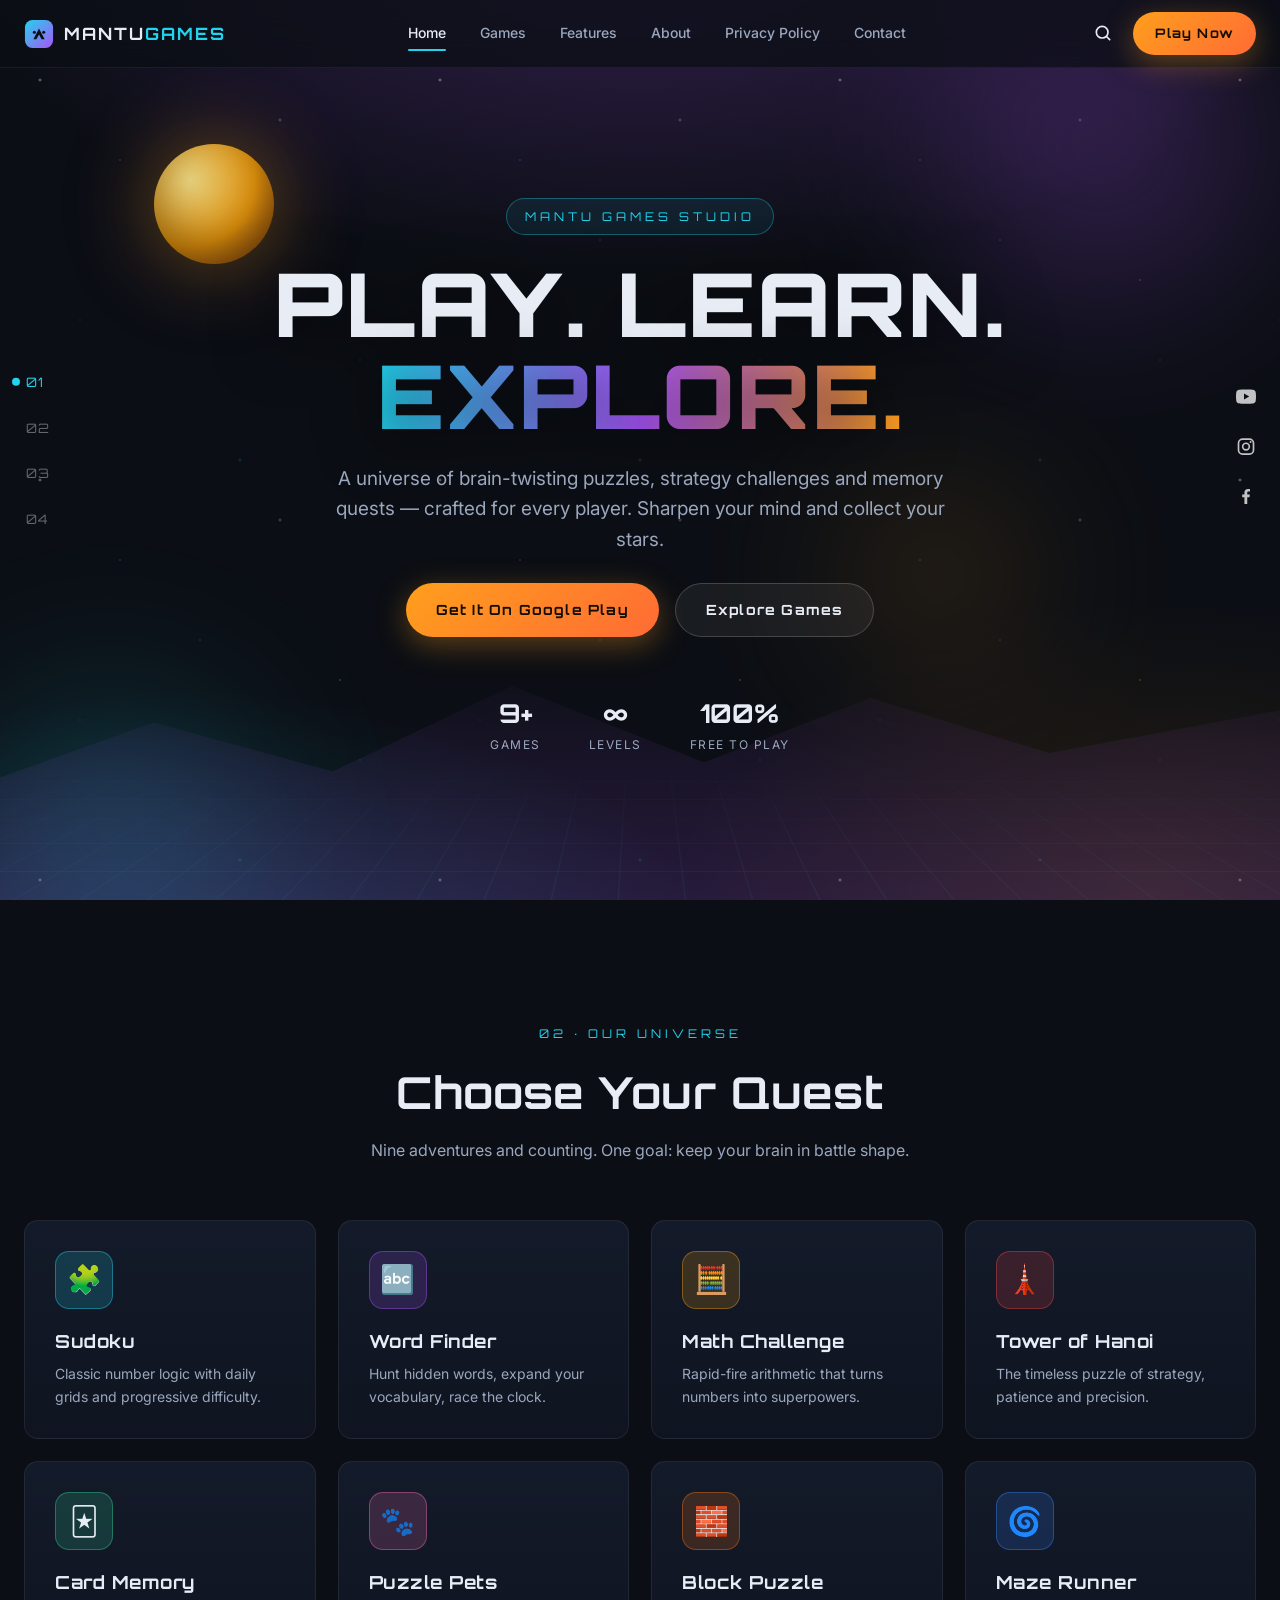
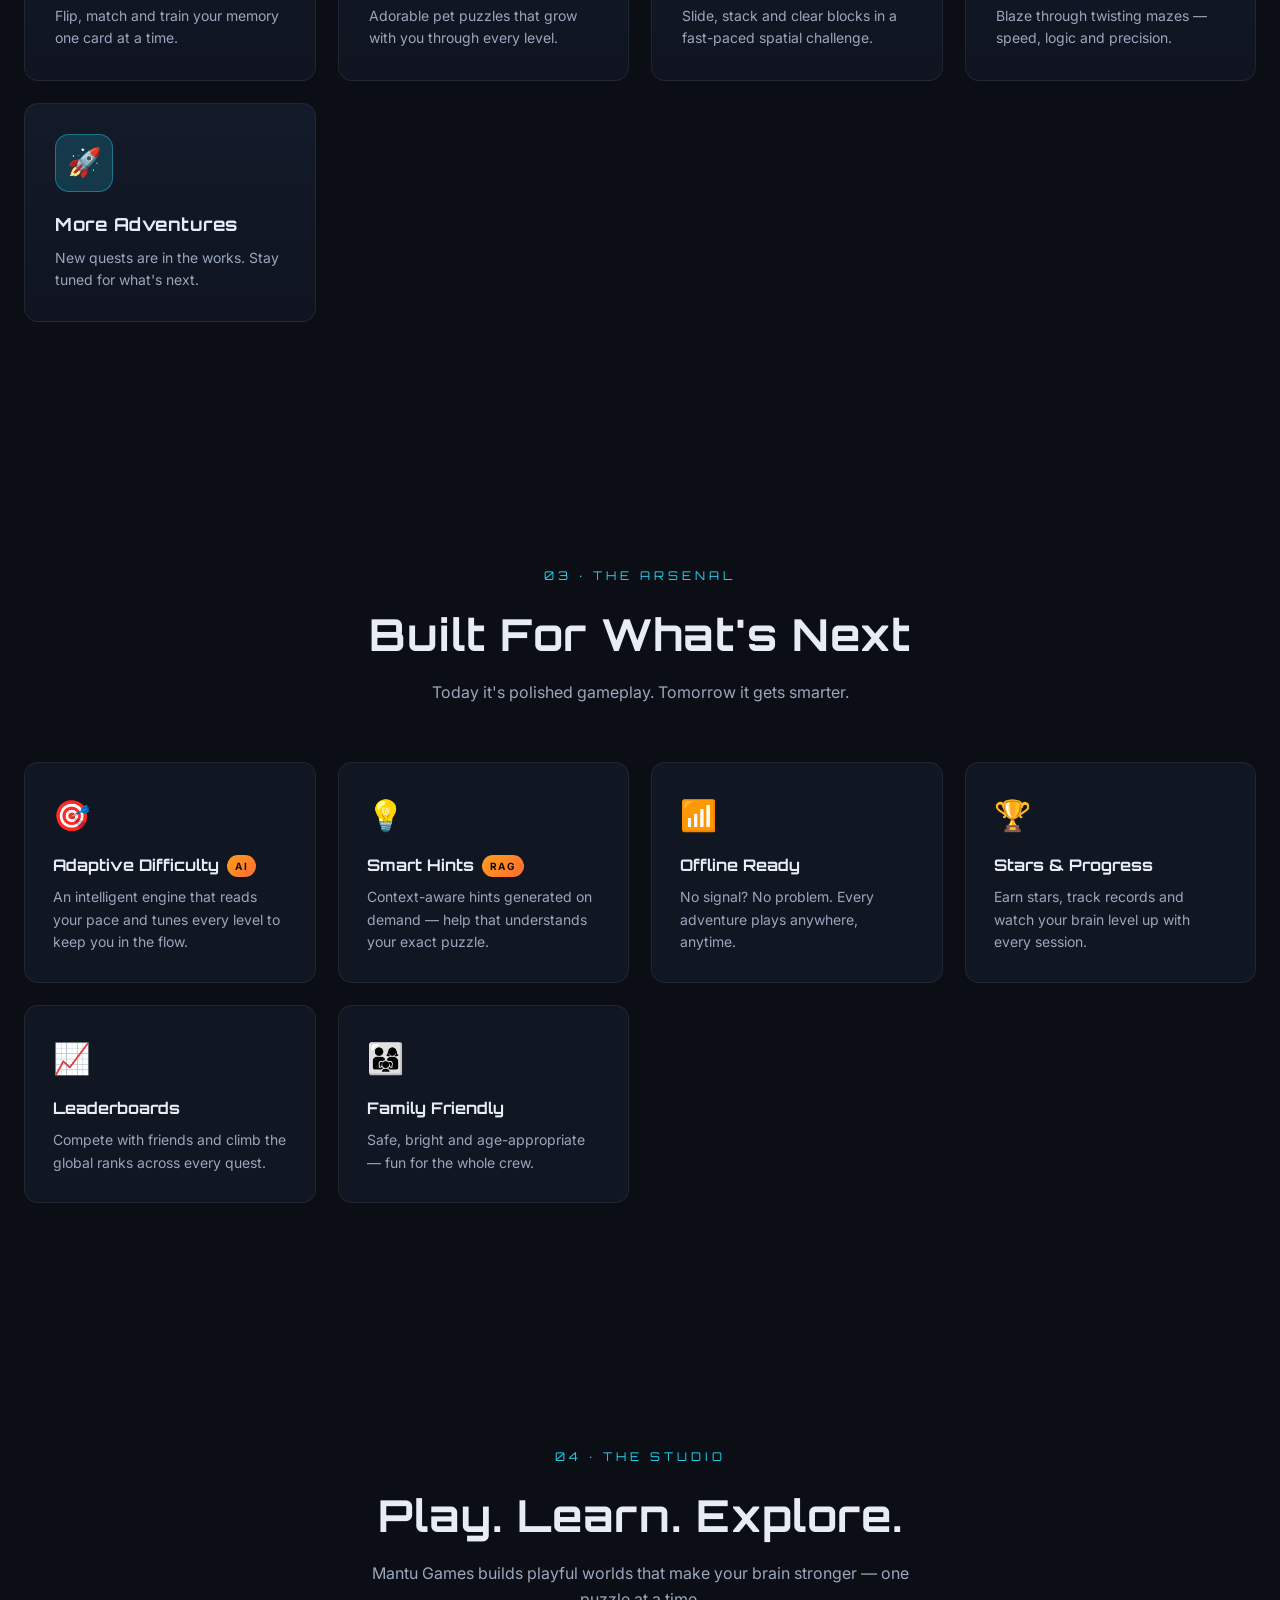
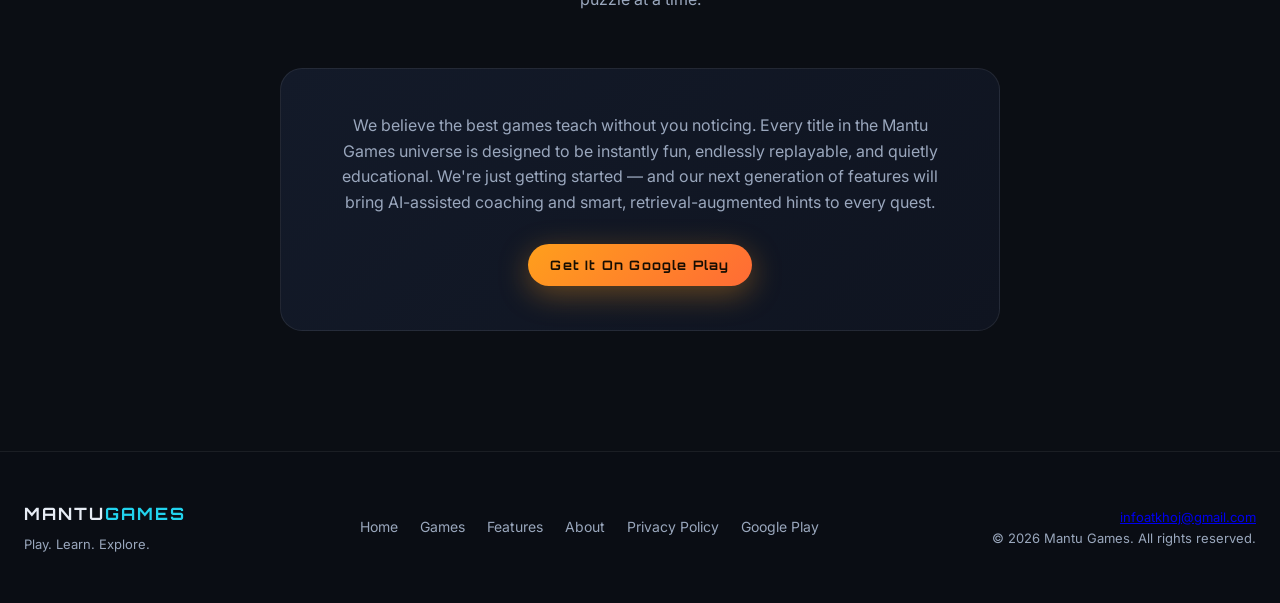
==== index.html @ 642edd47 "Update index.html" ====
<!DOCTYPE html>
<html lang="en">
<head>
  <meta charset="UTF-8" />
  <meta name="viewport" content="width=device-width, initial-scale=1.0" />
  <title>Mantu Games — Play. Learn. Explore.</title>
  <meta name="description" content="Mantu Games is a universe of brain-twisting puzzles, strategy challenges and memory quests. Download on Google Play and dive into the adventure." />
  <link rel="stylesheet" href="styles.css" />
  <link rel="preconnect" href="https://fonts.googleapis.com" />
  <link rel="preconnect" href="https://fonts.gstatic.com" crossorigin />
  <link href="https://fonts.googleapis.com/css2?family=Orbitron:wght@500;700;900&family=Inter:wght@400;500;600&display=swap" rel="stylesheet" />
</head>
<body>
  <canvas id="stars" aria-hidden="true"></canvas>

  <header class="nav">
    <div class="nav-inner">
      <a href="#home" class="logo" aria-label="Mantu Games home">
        <svg viewBox="0 0 32 32" width="30" height="30" fill="none" xmlns="http://www.w3.org/2000/svg">
          <rect x="1" y="1" width="30" height="30" rx="8" fill="url(#lg)"/>
          <defs><linearGradient id="lg" x1="0" y1="0" x2="1" y2="1"><stop offset="0" stop-color="#22d3ee"/><stop offset="1" stop-color="#a855f7"/></linearGradient></defs>
          <path d="M10 21.5 16 10l6 11.5h-3.2L16 16.4l-2.8 5.1H10Z" fill="#0b0e14"/>
          <circle cx="11" cy="14" r="1.6" fill="#0b0e14"/>
          <circle cx="21" cy="14" r="1.6" fill="#0b0e14"/>
        </svg>
        <span class="logo-text">MANTU<span>GAMES</span></span>
      </a>

      <nav class="menu" aria-label="Primary">
        <a href="#home" class="menu-link">Home</a>
        <a href="#games" class="menu-link">Games</a>
        <a href="#features" class="menu-link">Features</a>
        <a href="#about" class="menu-link">About</a>
        <a href="privacy.html" class="menu-link">Privacy Policy</a>
        <a href="#contact" class="menu-link">Contact</a>
      </nav>

      <div class="nav-actions">
        <button class="icon-btn search-btn" aria-label="Search">
          <svg viewBox="0 0 24 24" width="20" height="20" fill="none" stroke="currentColor" stroke-width="2" stroke-linecap="round"><circle cx="11" cy="11" r="7"/><path d="m20 20-3.5-3.5"/></svg>
        </button>
        <a href="https://play.google.com/store/apps/details?id=com.mantugames.app" class="btn btn-accent nav-cta">Play Now</a>
        <button class="icon-btn burger" aria-label="Menu">
          <svg viewBox="0 0 24 24" width="22" height="22" fill="none" stroke="currentColor" stroke-width="2" stroke-linecap="round"><path d="M4 7h16M4 12h16M4 17h10"/></svg>
        </button>
      </div>
    </div>
  </header>

  <ul class="num-nav" aria-label="Sections">
    <li><a href="#home" data-sec="home" class="num active">01</a></li>
    <li><a href="#games" data-sec="games" class="num">02</a></li>
    <li><a href="#features" data-sec="features" class="num">03</a></li>
    <li><a href="#about" data-sec="about" class="num">04</a></li>
  </ul>

  <div class="social-nav" aria-label="Social media">
    <a href="https://youtube.com/@mantugames" aria-label="YouTube"><svg viewBox="0 0 24 24" width="20" height="20" fill="currentColor"><path d="M23.5 6.2a3 3 0 0 0-2.1-2.1C19.5 3.5 12 3.5 12 3.5s-7.5 0-9.4.6A3 3 0 0 0 .5 6.2 31 31 0 0 0 0 12a31 31 0 0 0 .5 5.8 3 3 0 0 0 2.1 2.1c1.9.6 9.4.6 9.4.6s7.5 0 9.4-.6a3 3 0 0 0 2.1-2.1A31 31 0 0 0 24 12a31 31 0 0 0-.5-5.8ZM9.6 15.6V8.4l6.3 3.6Z"/></svg></a>
    <a href="https://instagram.com/mantugames" aria-label="Instagram"><svg viewBox="0 0 24 24" width="20" height="20" fill="none" stroke="currentColor" stroke-width="2"><rect x="3" y="3" width="18" height="18" rx="5"/><circle cx="12" cy="12" r="4"/><circle cx="17.5" cy="6.5" r="1.2" fill="currentColor" stroke="none"/></svg></a>
    <a href="https://facebook.com/mantugames" aria-label="Facebook"><svg viewBox="0 0 24 24" width="20" height="20" fill="currentColor"><path d="M13.5 22v-8h2.7l.4-3.2h-3.1V8.7c0-.9.3-1.6 1.6-1.6h1.7V4.2c-.3 0-1.3-.1-2.5-.1-2.5 0-4.2 1.5-4.2 4.3v2.4H7.4V14h2.7v8h3.4Z"/></svg></a>
  </div>

  <main>
    <section id="home" class="hero">
      <div class="hero-bg" aria-hidden="true">
        <div class="star-field" aria-hidden="true"></div>
        <div class="nebula nebula-1"></div>
        <div class="nebula nebula-2"></div>
        <div class="nebula nebula-3"></div>
        <div class="grid-plane"></div>
        <div class="horizon"></div>
        <div class="planet"></div>
      </div>

      <div class="hero-content">
        <span class="badge">MANTU GAMES STUDIO</span>
        <h1>PLAY. LEARN. <span class="grad">EXPLORE.</span></h1>
        <p class="hero-sub">A universe of brain-twisting puzzles, strategy challenges and memory quests — crafted for every player. Sharpen your mind and collect your stars.</p>
        <div class="hero-cta">
          <a href="https://play.google.com/store/apps/details?id=com.mantugames.app" class="btn btn-accent btn-lg">Get It On Google Play</a>
          <a href="#games" class="btn btn-ghost btn-lg">Explore Games</a>
        </div>
        <div class="hero-stats">
          <div><strong>9+</strong><span>Games</span></div>
          <div><strong>∞</strong><span>Levels</span></div>
          <div><strong>100%</strong><span>Free to play</span></div>
        </div>
      </div>
    </section>

    <section id="games" class="section">
      <div class="section-head">
        <span class="kicker">02 · Our Universe</span>
        <h2>Choose Your Quest</h2>
        <p>Nine adventures and counting. One goal: keep your brain in battle shape.</p>
      </div>
      <div class="game-grid">
        <article class="game-card" data-game="sudoku"><div class="game-ico" style="--c:#22d3ee">🧩</div><h3>Sudoku</h3><p>Classic number logic with daily grids and progressive difficulty.</p></article>
        <article class="game-card" data-game="wordfinder"><div class="game-ico" style="--c:#a855f7">🔤</div><h3>Word Finder</h3><p>Hunt hidden words, expand your vocabulary, race the clock.</p></article>
        <article class="game-card" data-game="math"><div class="game-ico" style="--c:#f59e0b">🧮</div><h3>Math Challenge</h3><p>Rapid-fire arithmetic that turns numbers into superpowers.</p></article>
        <article class="game-card" data-game="hanoi"><div class="game-ico" style="--c:#ef4444">🗼</div><h3>Tower of Hanoi</h3><p>The timeless puzzle of strategy, patience and precision.</p></article>
        <article class="game-card" data-game="memory"><div class="game-ico" style="--c:#34d399">🃏</div><h3>Card Memory</h3><p>Flip, match and train your memory one card at a time.</p></article>
        <article class="game-card" data-game="puzzlepets"><div class="game-ico" style="--c:#f472b6">🐾</div><h3>Puzzle Pets</h3><p>Adorable pet puzzles that grow with you through every level.</p></article>
        <article class="game-card" data-game="block"><div class="game-ico" style="--c:#f97316">🧱</div><h3>Block Puzzle</h3><p>Slide, stack and clear blocks in a fast-paced spatial challenge.</p></article>
        <article class="game-card" data-game="maze"><div class="game-ico" style="--c:#3b82f6">🌀</div><h3>Maze Runner</h3><p>Blaze through twisting mazes — speed, logic and precision.</p></article>
        <article class="game-card" data-game="more"><div class="game-ico" style="--c:#22d3ee">🚀</div><h3>More Adventures</h3><p>New quests are in the works. Stay tuned for what's next.</p></article>
      </div>
    </section>

    <section id="features" class="section">
      <div class="section-head">
        <span class="kicker">03 · The Arsenal</span>
        <h2>Built For What's Next</h2>
        <p>Today it's polished gameplay. Tomorrow it gets smarter.</p>
      </div>
      <div class="feature-grid">
        <article class="feature-card"><div class="feat-ico">🎯</div><h3>Adaptive Difficulty <span class="soon">AI</span></h3><p>An intelligent engine that reads your pace and tunes every level to keep you in the flow.</p></article>
        <article class="feature-card"><div class="feat-ico">💡</div><h3>Smart Hints <span class="soon">RAG</span></h3><p>Context-aware hints generated on demand — help that understands your exact puzzle.</p></article>
        <article class="feature-card"><div class="feat-ico">📶</div><h3>Offline Ready</h3><p>No signal? No problem. Every adventure plays anywhere, anytime.</p></article>
        <article class="feature-card"><div class="feat-ico">🏆</div><h3>Stars & Progress</h3><p>Earn stars, track records and watch your brain level up with every session.</p></article>
        <article class="feature-card"><div class="feat-ico">📈</div><h3>Leaderboards</h3><p>Compete with friends and climb the global ranks across every quest.</p></article>
        <article class="feature-card"><div class="feat-ico">👨‍👩‍👧</div><h3>Family Friendly</h3><p>Safe, bright and age-appropriate — fun for the whole crew.</p></article>
      </div>
    </section>

    <section id="about" class="section">
      <div class="section-head">
        <span class="kicker">04 · The Studio</span>
        <h2>Play. Learn. Explore.</h2>
        <p>Mantu Games builds playful worlds that make your brain stronger — one puzzle at a time.</p>
      </div>
      <div class="about-card">
        <p>We believe the best games teach without you noticing. Every title in the Mantu Games universe is designed to be instantly fun, endlessly replayable, and quietly educational. We're just getting started — and our next generation of features will bring AI-assisted coaching and smart, retrieval-augmented hints to every quest.</p>
        <div class="about-cta">
          <a href="https://play.google.com/store/apps/details?id=com.mantugames.app" class="btn btn-accent">Get It On Google Play</a>
        </div>
      </div>
    </section>

    <footer id="contact" class="footer">
      <div class="footer-inner">
        <div class="footer-brand">
          <span class="logo-text">MANTU<span>GAMES</span></span>
          <p>Play. Learn. Explore.</p>
        </div>
        <div class="footer-links">
          <a href="#home">Home</a>
          <a href="#games">Games</a>
          <a href="#features">Features</a>
          <a href="#about">About</a>
          <a href="privacy.html">Privacy Policy</a>
          <a href="https://play.google.com/store/apps/details?id=com.mantugames.app">Google Play</a>
        </div>
        <div class="footer-contact">
          <p><a href="mailto:infoatkhoj@gmail.com">infoatkhoj@gmail.com</a></p>
          <p>© 2026 Mantu Games. All rights reserved.</p>
        </div>
      </div>
    </footer>
  </main>

  <!-- Game Demo Modal -->
  <div id="game-modal" class="game-modal" aria-hidden="true" role="dialog" aria-modal="true">
    <div class="game-modal-overlay" tabindex="-1"></div>
    <div class="game-modal-container" role="document">
      <header class="game-modal-header">
        <h2 id="game-modal-title" class="game-modal-title"></h2>
        <button class="game-modal-close" aria-label="Close demo">
          <svg viewBox="0 0 24 24" width="24" height="24" fill="none" stroke="currentColor" stroke-width="2" stroke-linecap="round"><path d="M18 6 6 18M6 6l12 12"/></svg>
        </button>
      </header>
      <div class="game-modal-body">
        <canvas id="game-canvas"></canvas>
        <div id="game-ui" class="game-ui"></div>
      </div>
      <footer class="game-modal-footer">
        <span id="game-modal-hint" class="game-modal-hint"></span>
        <div class="game-modal-actions">
          <button id="game-modal-restart" class="btn btn-ghost btn-sm" style="display:none">Restart</button>
          <a href="https://play.google.com/store/apps/details?id=com.mantugames.app" class="btn btn-accent btn-sm">Play Full Game</a>
        </div>
      </footer>
    </div>
  </div>

  <script src="script.js"></script>
</body>
</html>
---- styles.css ----
:root {
  --bg: #0b0e14;
  --bg-2: #0f1420;
  --panel: #131a29;
  --panel-2: #182136;
  --text: #e7ecf5;
  --muted: #9aa7bd;
  --accent: #22d3ee;
  --accent-2: #a855f7;
  --cta: #ff9f1c;
  --cta-hover: #ffb347;
  --nav-h: 68px;
  --radius: 14px;
  --font-display: "Orbitron", "Inter", sans-serif;
  --font-body: "Inter", system-ui, sans-serif;
}

* { margin: 0; padding: 0; box-sizing: border-box; }

html { scroll-behavior: smooth; }

body {
  font-family: var(--font-body);
  background: var(--bg);
  color: var(--text);
  overflow-x: hidden;
  line-height: 1.6;
}

canvas#stars {
  position: fixed;
  inset: 0;
  z-index: 0;
  pointer-events: none;
}

/* ── Navigation ─────────────────────────────── */
.nav {
  position: fixed;
  top: 0;
  left: 0;
  right: 0;
  height: var(--nav-h);
  z-index: 50;
  background: rgba(11, 14, 20, 0.72);
  backdrop-filter: blur(14px);
  -webkit-backdrop-filter: blur(14px);
  border-bottom: 1px solid rgba(255, 255, 255, 0.06);
}

.nav-inner {
  max-width: 1280px;
  margin: 0 auto;
  height: 100%;
  padding: 0 24px;
  display: flex;
  align-items: center;
  justify-content: space-between;
  gap: 24px;
}

.logo {
  display: flex;
  align-items: center;
  gap: 10px;
  text-decoration: none;
  color: var(--text);
}

.logo-text {
  font-family: var(--font-display);
  font-weight: 700;
  font-size: 17px;
  letter-spacing: 2px;
}

.logo-text span { color: var(--accent); }

.menu {
  display: flex;
  gap: 34px;
  align-items: center;
}

.menu-link {
  color: var(--muted);
  text-decoration: none;
  font-size: 14px;
  font-weight: 500;
  position: relative;
  transition: color 0.2s;
}

.menu-link::after {
  content: "";
  position: absolute;
  left: 0;
  bottom: -6px;
  width: 0;
  height: 2px;
  border-radius: 2px;
  background: var(--accent);
  transition: width 0.25s;
}

.menu-link:hover, .menu-link.active { color: var(--text); }
  .menu-link:hover::after, .menu-link.active::after { width: 100%; }
  .menu-link[aria-current="page"] { color: var(--accent); }
  .menu-link[aria-current="page"]::after { width: 100%; background: var(--accent); }

.nav-actions {
  display: flex;
  align-items: center;
  gap: 14px;
}

.icon-btn {
  background: transparent;
  border: none;
  color: var(--text);
  cursor: pointer;
  display: grid;
  place-items: center;
  padding: 6px;
  border-radius: 10px;
  transition: background 0.2s, transform 0.15s;
}

.icon-btn:hover { background: rgba(255, 255, 255, 0.08); }
.icon-btn:active { transform: scale(0.92); }
.burger { display: none; }

/* ── Buttons ────────────────────────────────── */
.btn {
  display: inline-flex;
  align-items: center;
  justify-content: center;
  gap: 8px;
  text-decoration: none;
  font-family: var(--font-display);
  font-weight: 700;
  font-size: 13px;
  letter-spacing: 1.2px;
  padding: 11px 22px;
  border-radius: 999px;
  border: none;
  cursor: pointer;
  transition: transform 0.15s, box-shadow 0.25s, background 0.2s;
  white-space: nowrap;
}

.btn:hover { transform: translateY(-2px); }
.btn:active { transform: translateY(0); }

.btn-accent {
  background: linear-gradient(135deg, var(--cta), #ff6b35);
  color: #160d02;
  box-shadow: 0 8px 30px rgba(255, 159, 28, 0.35);
}

.btn-accent:hover { box-shadow: 0 12px 40px rgba(255, 159, 28, 0.5); }

.btn-ghost {
  background: rgba(255, 255, 255, 0.06);
  color: var(--text);
  border: 1px solid rgba(255, 255, 255, 0.18);
}

.btn-ghost:hover { background: rgba(255, 255, 255, 0.12); }

.btn-lg { padding: 15px 30px; font-size: 14px; }

/* ── Side navigations ───────────────────────── */
.num-nav {
  position: fixed;
  left: 26px;
  top: 50%;
  transform: translateY(-50%);
  z-index: 40;
  list-style: none;
  display: flex;
  flex-direction: column;
  gap: 20px;
}

.num {
  font-family: var(--font-display);
  font-size: 13px;
  letter-spacing: 1px;
  color: rgba(231, 236, 245, 0.4);
  text-decoration: none;
  position: relative;
  transition: color 0.25s;
}

.num::before {
  content: "";
  position: absolute;
  left: -14px;
  top: 50%;
  width: 8px;
  height: 8px;
  border-radius: 50%;
  transform: translateY(-50%);
  background: transparent;
  transition: background 0.25s;
}

.num:hover { color: var(--text); }
.num.active { color: var(--accent); }
.num.active::before { background: var(--accent); }

.social-nav {
  position: fixed;
  right: 24px;
  top: 50%;
  transform: translateY(-50%);
  z-index: 40;
  display: flex;
  flex-direction: column;
  gap: 22px;
}

.social-nav a {
  color: #fff;
  opacity: 0.75;
  transition: opacity 0.2s, transform 0.15s;
}

.social-nav a:hover { opacity: 1; transform: translateY(-2px); }

/* ── Hero ───────────────────────────────────── */
.hero {
  position: relative;
  min-height: 100vh;
  display: flex;
  align-items: center;
  justify-content: center;
  overflow: hidden;
  padding: calc(var(--nav-h) + 24px) 24px 40px;
}

.hero-bg {
  position: absolute;
  inset: 0;
  z-index: 1;
  background:
    radial-gradient(1200px 600px at 50% -10%, rgba(168, 85, 247, 0.28), transparent 60%),
    radial-gradient(900px 500px at 15% 110%, rgba(34, 211, 238, 0.18), transparent 60%),
    radial-gradient(800px 500px at 90% 100%, rgba(255, 159, 28, 0.12), transparent 60%),
    var(--bg);
}

.nebula {
  position: absolute;
  border-radius: 50%;
  filter: blur(70px);
  opacity: 0.55;
  animation: nebula-drift 25s ease-in-out infinite;
}

.nebula-1 { width: 520px; height: 520px; top: -120px; right: -80px; background: radial-gradient(circle, rgba(168, 85, 247, 0.55), transparent 65%); animation-delay: 0s; animation-duration: 30s; }
.nebula-2 { width: 460px; height: 460px; bottom: -160px; left: -120px; background: radial-gradient(circle, rgba(34, 211, 238, 0.4), transparent 65%); animation-delay: -8s; animation-duration: 35s; }
.nebula-3 { width: 340px; height: 340px; top: 45%; left: 60%; background: radial-gradient(circle, rgba(255, 159, 28, 0.3), transparent 65%); animation-delay: -15s; animation-duration: 28s; }

@keyframes nebula-drift {
  0%, 100% { transform: translate(0, 0) scale(1); opacity: 0.55; }
  25% { transform: translate(30px, -20px) scale(1.05); opacity: 0.65; }
  50% { transform: translate(-20px, 25px) scale(0.98); opacity: 0.5; }
  75% { transform: translate(-15px, -30px) scale(1.03); opacity: 0.6; }
}

@keyframes nebula-drift {
  0%, 100% { transform: translate(0, 0) scale(1); opacity: 0.55; }
  25% { transform: translate(30px, -20px) scale(1.05); opacity: 0.65; }
  50% { transform: translate(-20px, 25px) scale(0.98); opacity: 0.5; }
  75% { transform: translate(-15px, -30px) scale(1.03); opacity: 0.6; }
}

.grid-plane {
  position: absolute;
  inset: auto 0 0 0;
  height: 42%;
  background:
    linear-gradient(rgba(34, 211, 238, 0.07) 1px, transparent 1px),
    linear-gradient(90deg, rgba(34, 211, 238, 0.07) 1px, transparent 1px);
  background-size: 48px 48px;
  transform: perspective(600px) rotateX(58deg) scale(1.4);
  transform-origin: center bottom;
  -webkit-mask-image: linear-gradient(to top, black 0%, transparent 75%);
          mask-image: linear-gradient(to top, black 0%, transparent 75%);
}

.horizon {
  position: absolute;
  left: 0;
  right: 0;
  bottom: 0;
  height: 34%;
  background: linear-gradient(to top, rgba(168, 85, 247, 0.22), rgba(11, 14, 20, 0) 90%);
  clip-path: polygon(0 60%, 12% 42%, 26% 58%, 40% 30%, 55% 55%, 68% 34%, 82% 52%, 100% 38%, 100% 100%, 0 100%);
  opacity: 0.8;
}

.planet {
  position: absolute;
  top: 16%;
  left: 12%;
  width: 120px;
  height: 120px;
  border-radius: 50%;
  background: radial-gradient(circle at 30% 30%, #fde68a, #f59e0b 55%, #78350f);
  box-shadow: 
    0 0 80px rgba(245, 158, 11, 0.45),
    0 0 160px rgba(168, 85, 247, 0.15),
    inset 0 -20px 40px rgba(0,0,0,0.3);
  opacity: 0.9;
  animation: planet-float 12s ease-in-out infinite, planet-glow 4s ease-in-out infinite alternate;
}

@keyframes planet-float {
  0%, 100% { transform: translateY(0) rotate(0deg); }
  25% { transform: translateY(-20px) rotate(2deg); }
  50% { transform: translateY(0) rotate(0deg); }
  75% { transform: translateY(15px) rotate(-1.5deg); }
}

@keyframes planet-glow {
  0% { box-shadow: 0 0 80px rgba(245, 158, 11, 0.45), 0 0 160px rgba(168, 85, 247, 0.15), inset 0 -20px 40px rgba(0,0,0,0.3); }
  100% { box-shadow: 0 0 120px rgba(245, 158, 11, 0.6), 0 0 200px rgba(34, 211, 238, 0.25), inset 0 -20px 40px rgba(0,0,0,0.3); }
}

/* Twinkling stars overlay */
.star-field {
  position: absolute;
  inset: 0;
  z-index: 0;
  background-image: 
    radial-gradient(2px 2px at 10% 20%, rgba(255,255,255,0.8), transparent),
    radial-gradient(1.5px 1.5px at 30% 40%, rgba(168,85,247,0.6), transparent),
    radial-gradient(1px 1px at 50% 60%, rgba(34,211,238,0.7), transparent),
    radial-gradient(2px 2px at 70% 30%, rgba(255,255,255,0.5), transparent),
    radial-gradient(1.5px 1.5px at 85% 70%, rgba(255,159,28,0.6), transparent),
    radial-gradient(1px 1px at 20% 80%, rgba(168,85,247,0.5), transparent),
    radial-gradient(2px 2px at 60% 15%, rgba(34,211,238,0.4), transparent),
    radial-gradient(1px 1px at 90% 90%, rgba(255,255,255,0.3), transparent);
  background-repeat: repeat;
  background-size: 400px 400px;
  opacity: 0.6;
  animation: star-twinkle 4s ease-in-out infinite;
}

@keyframes star-twinkle {
  0%, 100% { opacity: 0.6; transform: scale(1); }
  50% { opacity: 1; transform: scale(1.02); }
}

.hero-content {
  position: relative;
  z-index: 2;
  text-align: center;
  max-width: 860px;
  display: flex;
  flex-direction: column;
  align-items: center;
  gap: 22px;
}

.badge {
  font-family: var(--font-display);
  font-size: 12px;
  letter-spacing: 4px;
  color: var(--accent);
  border: 1px solid rgba(34, 211, 238, 0.35);
  background: rgba(34, 211, 238, 0.08);
  padding: 8px 18px;
  border-radius: 999px;
}

.hero h1 {
  font-family: var(--font-display);
  font-weight: 900;
  font-size: clamp(40px, 8vw, 88px);
  line-height: 1.05;
  letter-spacing: 2px;
  text-shadow: 0 10px 60px rgba(0, 0, 0, 0.6);
}

.grad {
  background: linear-gradient(90deg, var(--accent), var(--accent-2), var(--cta));
  -webkit-background-clip: text;
          background-clip: text;
  color: transparent;
}

.hero-sub {
  color: var(--muted);
  font-size: clamp(15px, 2vw, 19px);
  max-width: 620px;
  font-weight: 400;
}

.hero-cta {
  display: flex;
  gap: 16px;
  flex-wrap: wrap;
  justify-content: center;
  margin-top: 6px;
}

.hero-stats {
  display: flex;
  gap: 48px;
  margin-top: 34px;
  flex-wrap: wrap;
  justify-content: center;
}

.hero-stats div { display: flex; flex-direction: column; align-items: center; }
.hero-stats strong { font-family: var(--font-display); font-size: 26px; color: var(--text); }
.hero-stats span { font-size: 12px; letter-spacing: 1.5px; color: var(--muted); text-transform: uppercase; }

/* ── Sections ───────────────────────────────── */
.section {
  position: relative;
  z-index: 2;
  max-width: 1280px;
  margin: 0 auto;
  padding: 120px 24px;
}

.section-head {
  text-align: center;
  margin-bottom: 56px;
}

.kicker {
  font-family: var(--font-display);
  font-size: 12px;
  letter-spacing: 4px;
  color: var(--accent);
  text-transform: uppercase;
}

.section-head h2 {
  font-family: var(--font-display);
  font-size: clamp(28px, 4.5vw, 44px);
  margin: 12px 0 10px;
  letter-spacing: 1px;
}

.section-head p { color: var(--muted); max-width: 560px; margin: 0 auto; }

.game-grid {
  display: grid;
  grid-template-columns: repeat(auto-fit, minmax(280px, 1fr));
  gap: 22px;
}

.game-card {
  background: linear-gradient(180deg, var(--panel), var(--bg-2));
  border: 1px solid rgba(255, 255, 255, 0.07);
  border-radius: var(--radius);
  padding: 30px;
  cursor: pointer;
  position: relative;
  transition: transform 0.25s, border-color 0.25s, box-shadow 0.25s;
}

.game-card::after {
  content: "▶ Play Demo";
  position: absolute;
  top: 18px;
  right: 18px;
  font-size: 10px;
  letter-spacing: 1px;
  color: var(--accent);
  border: 1px solid rgba(34, 211, 238, 0.35);
  background: rgba(34, 211, 238, 0.08);
  border-radius: 999px;
  padding: 3px 10px;
  opacity: 0;
  transition: opacity 0.25s;
}

.game-card:hover::after { opacity: 1; }

.game-card:hover {
  transform: translateY(-6px);
  border-color: rgba(34, 211, 238, 0.4);
  box-shadow: 0 18px 50px rgba(0, 0, 0, 0.45);
}

.game-ico {
  width: 58px;
  height: 58px;
  border-radius: 14px;
  display: grid;
  place-items: center;
  font-size: 28px;
  background: color-mix(in srgb, var(--c) 18%, transparent);
  border: 1px solid color-mix(in srgb, var(--c) 40%, transparent);
  margin-bottom: 18px;
}

.game-card h3 {
  font-family: var(--font-display);
  font-size: 18px;
  margin-bottom: 8px;
  letter-spacing: 0.5px;
}

.game-card p { color: var(--muted); font-size: 14px; }

.feature-grid {
  display: grid;
  grid-template-columns: repeat(auto-fit, minmax(280px, 1fr));
  gap: 22px;
}

.feature-card {
  background: rgba(19, 26, 41, 0.7);
  border: 1px solid rgba(255, 255, 255, 0.07);
  border-radius: var(--radius);
  padding: 28px;
  transition: transform 0.25s, border-color 0.25s;
}

.feature-card:hover {
  transform: translateY(-4px);
  border-color: rgba(168, 85, 247, 0.45);
}

.feat-ico { font-size: 30px; margin-bottom: 14px; }

.feature-card h3 {
  font-family: var(--font-display);
  font-size: 16px;
  margin-bottom: 8px;
  display: flex;
  align-items: center;
  gap: 8px;
  flex-wrap: wrap;
}

.soon {
  font-family: var(--font-body);
  font-size: 10px;
  font-weight: 700;
  letter-spacing: 1.5px;
  color: #160d02;
  background: linear-gradient(135deg, var(--cta), #ff6b35);
  padding: 3px 8px;
  border-radius: 999px;
}

.feature-card p { color: var(--muted); font-size: 14px; }

.about-card {
  max-width: 720px;
  margin: 0 auto;
  background: linear-gradient(135deg, var(--panel), var(--bg-2));
  border: 1px solid rgba(255, 255, 255, 0.08);
  border-radius: 22px;
  padding: 44px;
  text-align: center;
}

.about-card p { color: var(--muted); margin-bottom: 28px; }

.about-cta { display: flex; justify-content: center; }

/* ── Footer ─────────────────────────────────── */
.footer {
  position: relative;
  z-index: 2;
  border-top: 1px solid rgba(255, 255, 255, 0.07);
  background: rgba(11, 14, 20, 0.8);
}

.footer-inner {
  max-width: 1280px;
  margin: 0 auto;
  padding: 48px 24px;
  display: flex;
  justify-content: space-between;
  align-items: center;
  gap: 24px;
  flex-wrap: wrap;
}

.footer-brand p { color: var(--muted); font-size: 13px; margin-top: 6px; }

.footer-links {
  display: flex;
  gap: 22px;
  flex-wrap: wrap;
}

.footer-links a { color: var(--muted); text-decoration: none; font-size: 14px; transition: color 0.2s; }
.footer-links a:hover { color: var(--accent); }

.footer-contact { text-align: right; color: var(--muted); font-size: 13px; }

/* ── Responsive ─────────────────────────────── */
@media (max-width: 1024px) {
  .num-nav, .social-nav { display: none; }
}

/* ── Game Demo Modal ─────────────────────────── */
.game-modal {
  position: fixed;
  inset: 0;
  z-index: 100;
  display: flex;
  align-items: center;
  justify-content: center;
  padding: 20px;
  opacity: 0;
  visibility: hidden;
  transition: opacity 0.3s ease, visibility 0.3s ease;
}

.game-modal.open {
  opacity: 1;
  visibility: visible;
}

.game-modal-overlay {
  position: absolute;
  inset: 0;
  background: rgba(0, 0, 0, 0.85);
  backdrop-filter: blur(8px);
}

.game-modal-container {
  position: relative;
  width: 100%;
  max-width: 520px;
  max-height: 90vh;
  background: var(--panel);
  border: 1px solid rgba(255, 255, 255, 0.12);
  border-radius: 20px;
  overflow: hidden;
  display: flex;
  flex-direction: column;
  box-shadow: 0 30px 80px rgba(0, 0, 0, 0.6);
  transform: scale(0.92);
  transition: transform 0.3s ease;
}

.game-modal.open .game-modal-container {
  transform: scale(1);
}

.game-modal-header {
  display: flex;
  align-items: center;
  justify-content: space-between;
  padding: 18px 20px;
  border-bottom: 1px solid rgba(255, 255, 255, 0.08);
}

.game-modal-title {
  font-family: var(--font-display);
  font-size: 18px;
  font-weight: 700;
  letter-spacing: 0.5px;
}

.game-modal-close {
  background: rgba(255, 255, 255, 0.06);
  border: none;
  border-radius: 10px;
  width: 40px;
  height: 40px;
  display: grid;
  place-items: center;
  color: var(--text);
  cursor: pointer;
  transition: background 0.2s, transform 0.15s;
}

.game-modal-close:hover { background: rgba(255, 255, 255, 0.12); }
.game-modal-close:active { transform: scale(0.92); }

.game-modal-body {
  position: relative;
  flex: 1;
  overflow: hidden;
  background: var(--bg);
  display: flex;
  align-items: flex-start;
  justify-content: flex-start;
  padding: 8px;
}

#game-canvas {
  display: block;
  width: 100%;
  height: auto;
  aspect-ratio: 1 / 1;
  max-width: 100%;
  max-height: 100%;
  touch-action: none;
}

.game-ui {
  position: absolute;
  inset: 0;
  pointer-events: none;
  display: flex;
  flex-direction: column;
  align-items: center;
  padding: 12px;
}

.game-modal-footer {
  display: flex;
  flex-direction: column;
  align-items: center;
  gap: 10px;
  padding: 12px 20px 16px;
  border-top: 1px solid rgba(255, 255, 255, 0.08);
}

.game-modal-actions {
  display: flex;
  gap: 10px;
}

.game-modal-hint {
  font-size: 12px;
  color: var(--muted);
  text-align: center;
  white-space: nowrap;
}

.btn-sm {
  padding: 8px 16px;
  font-size: 11px;
  letter-spacing: 1px;
}

@media (max-width: 560px) {
  .game-modal-container {
    max-height: 95vh;
    border-radius: 0;
    max-width: 100%;
  }
  .game-modal-header {
    padding: 14px 16px;
  }
  .game-modal-footer {
    flex-direction: column;
    gap: 10px;
    align-items: stretch;
  }
  .game-modal-actions {
    flex-direction: column;
    align-items: stretch;
  }
  .game-modal-actions .btn { width: 100%; }
}
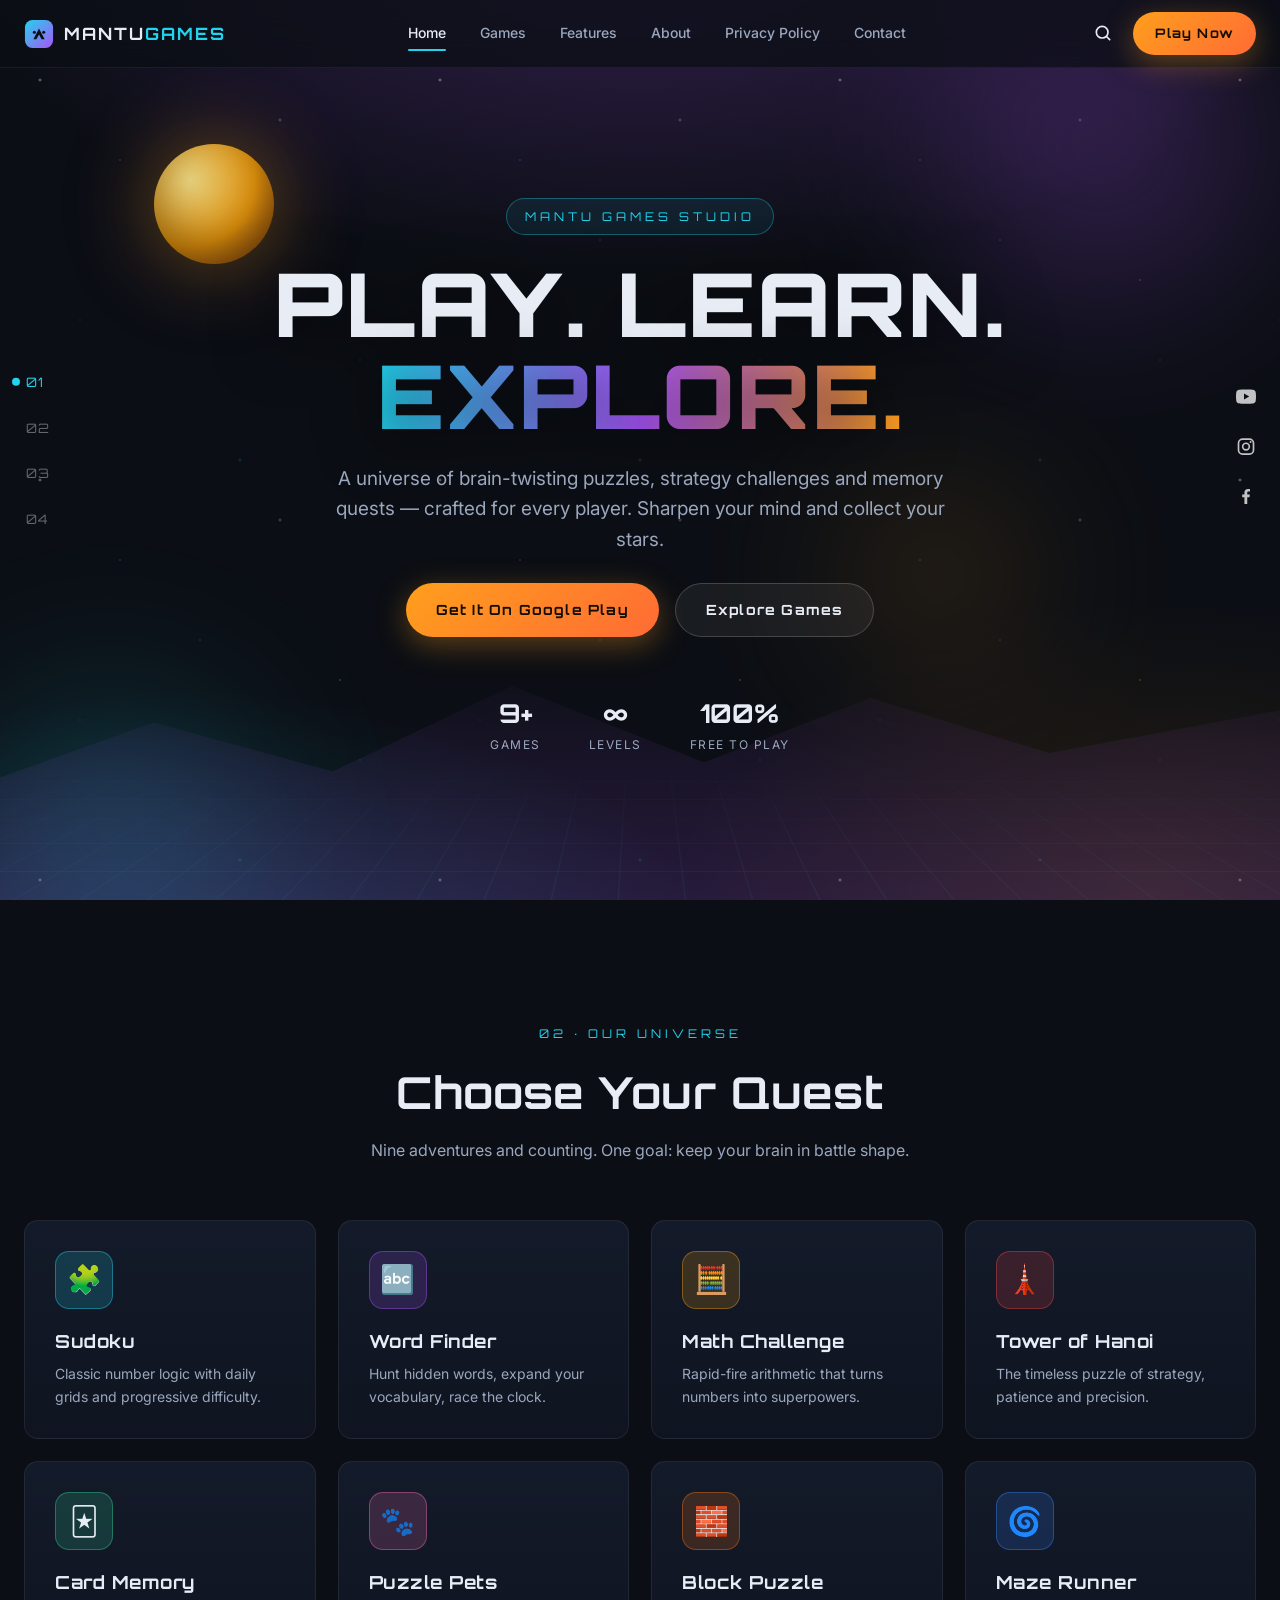
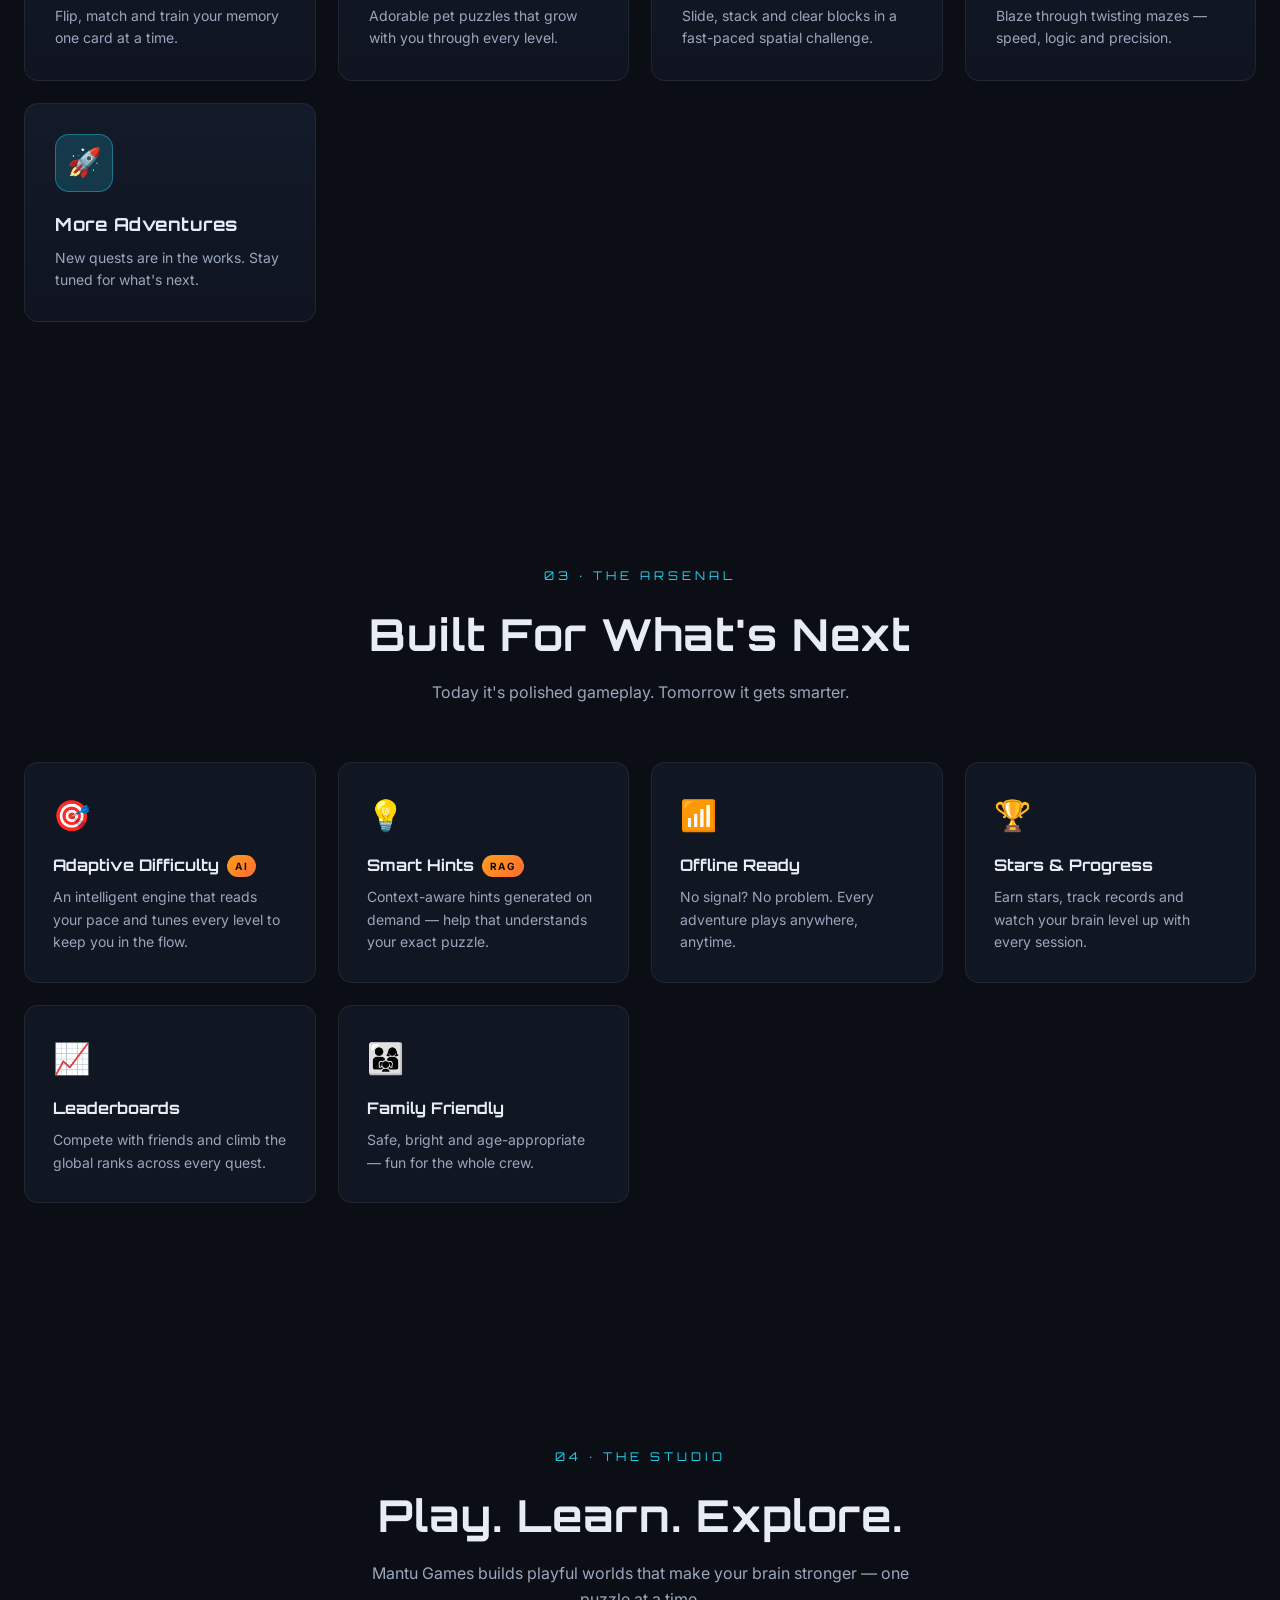
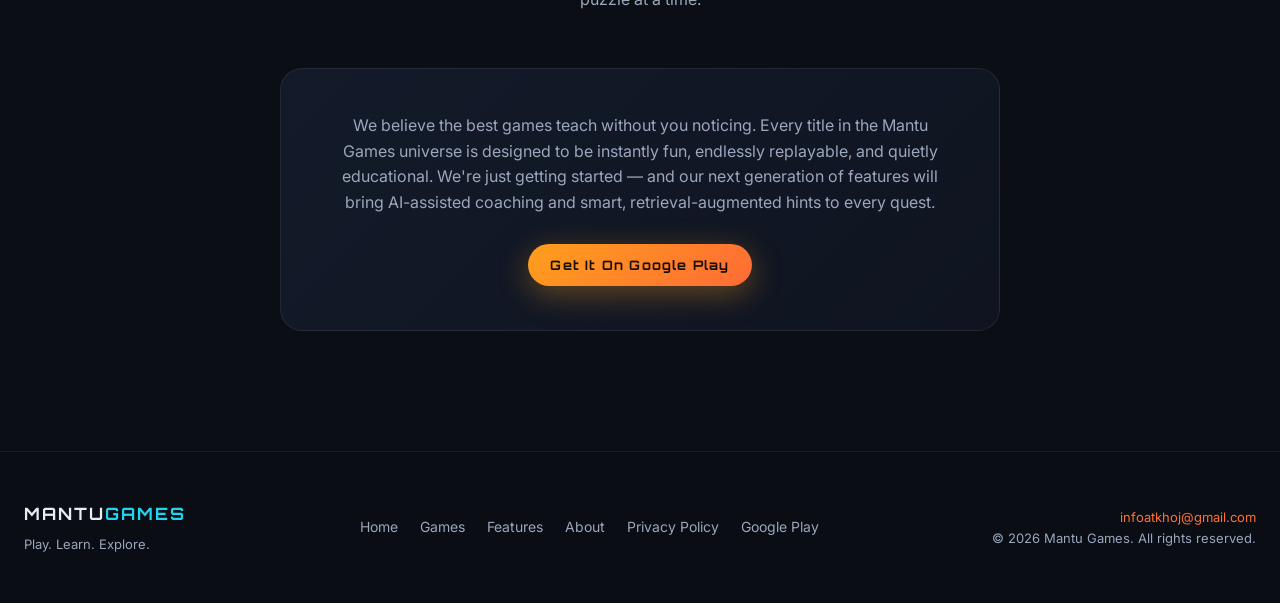
==== commit b41bde82: "Update index.html" ====
--- a/index.html
+++ b/index.html
@@ -152,7 +152,7 @@
           <a href="https://play.google.com/store/apps/details?id=com.mantugames.app">Google Play</a>
         </div>
         <div class="footer-contact">
-          <p><a href="mailto:infoatkhoj@gmail.com">infoatkhoj@gmail.com</a></p>
+          <p><a href="mailto:infoatkhoj@gmail.com" style="color: #FF7131; text-decoration: none;">infoatkhoj@gmail.com</a></p>
           <p>© 2026 Mantu Games. All rights reserved.</p>
         </div>
       </div>
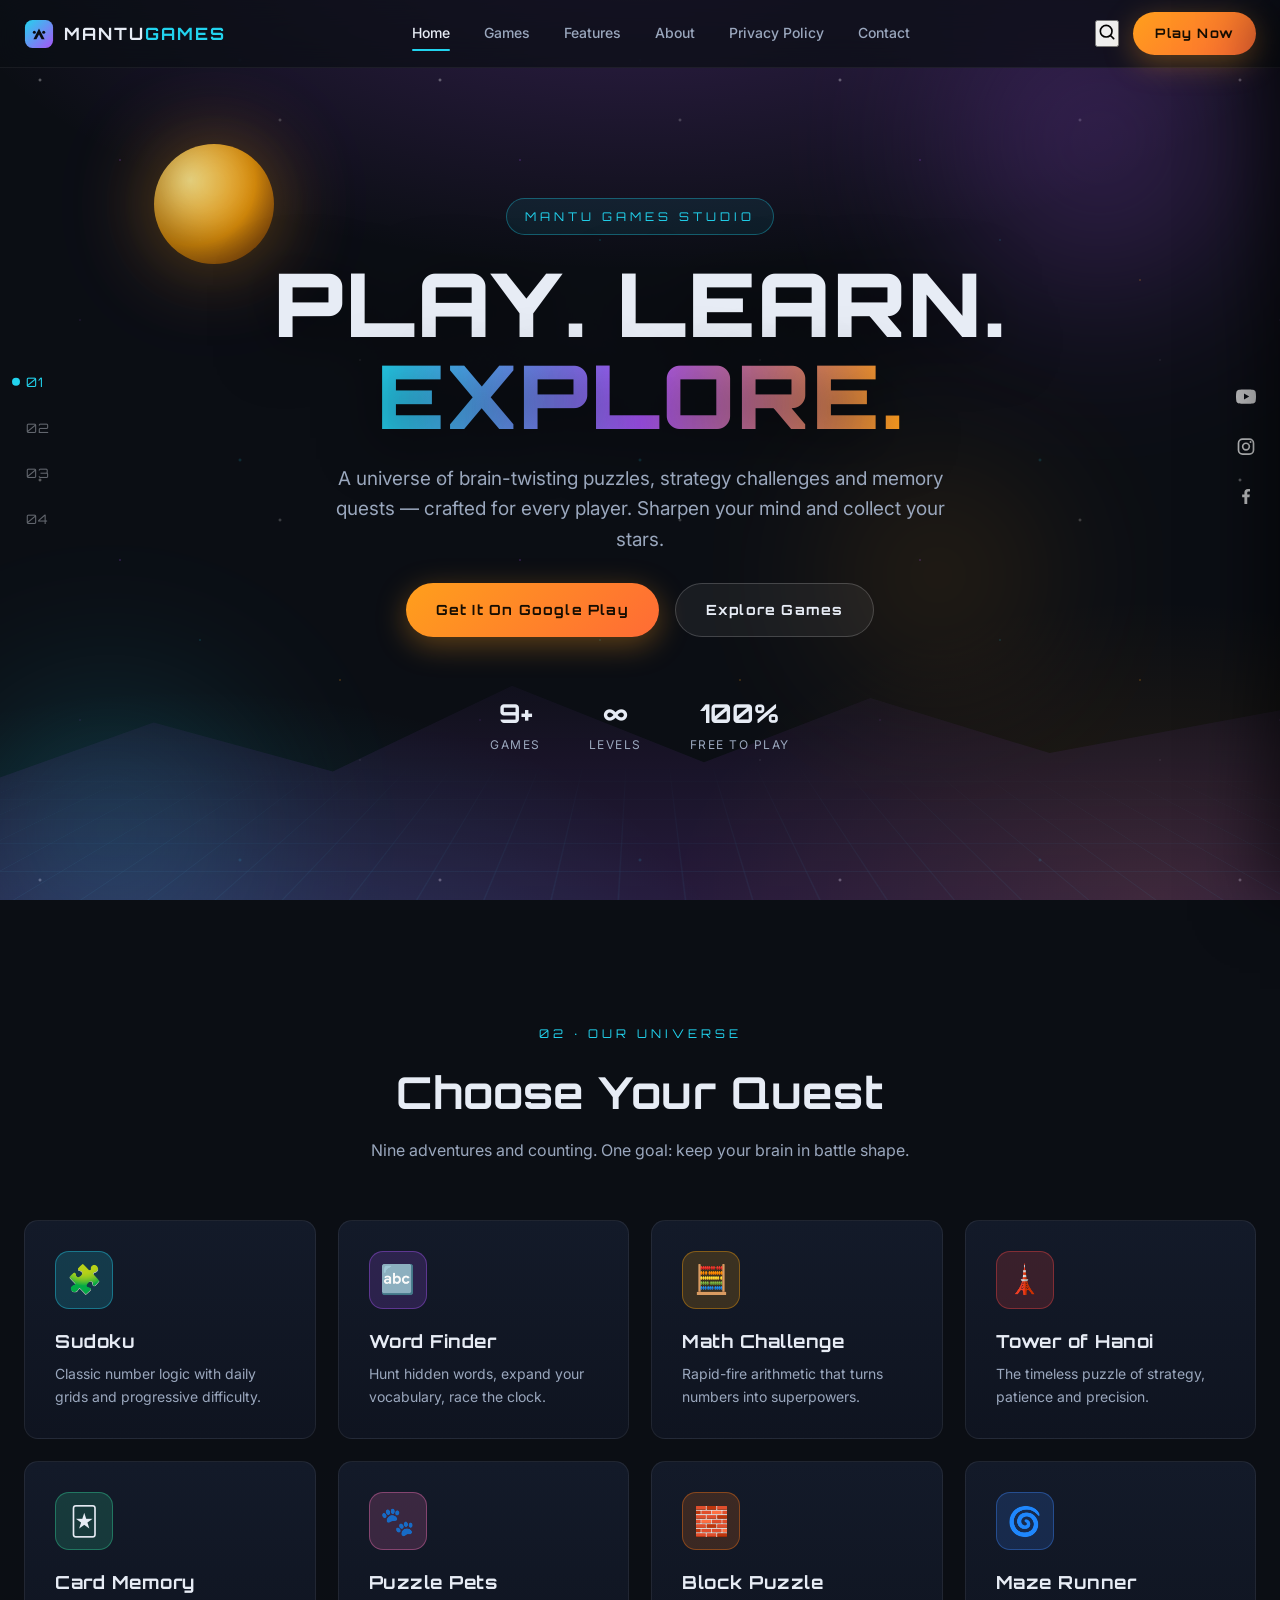
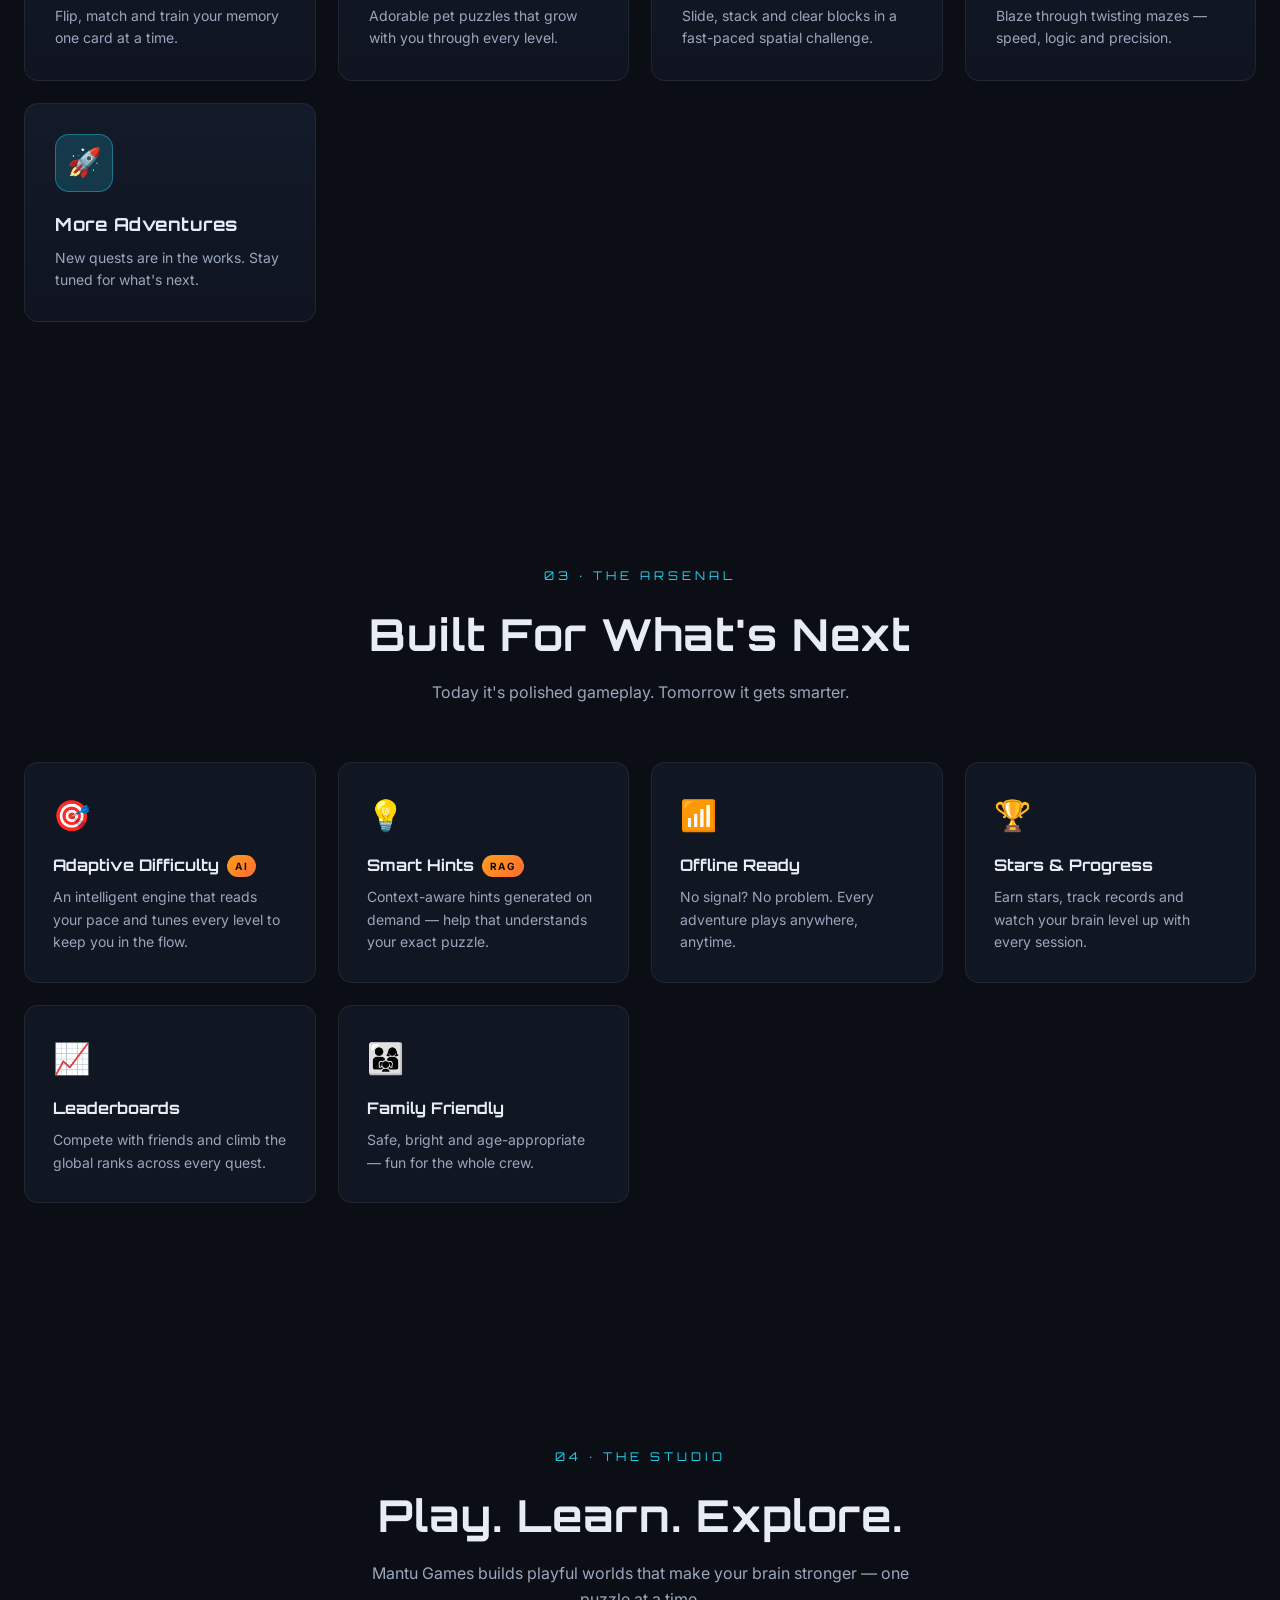
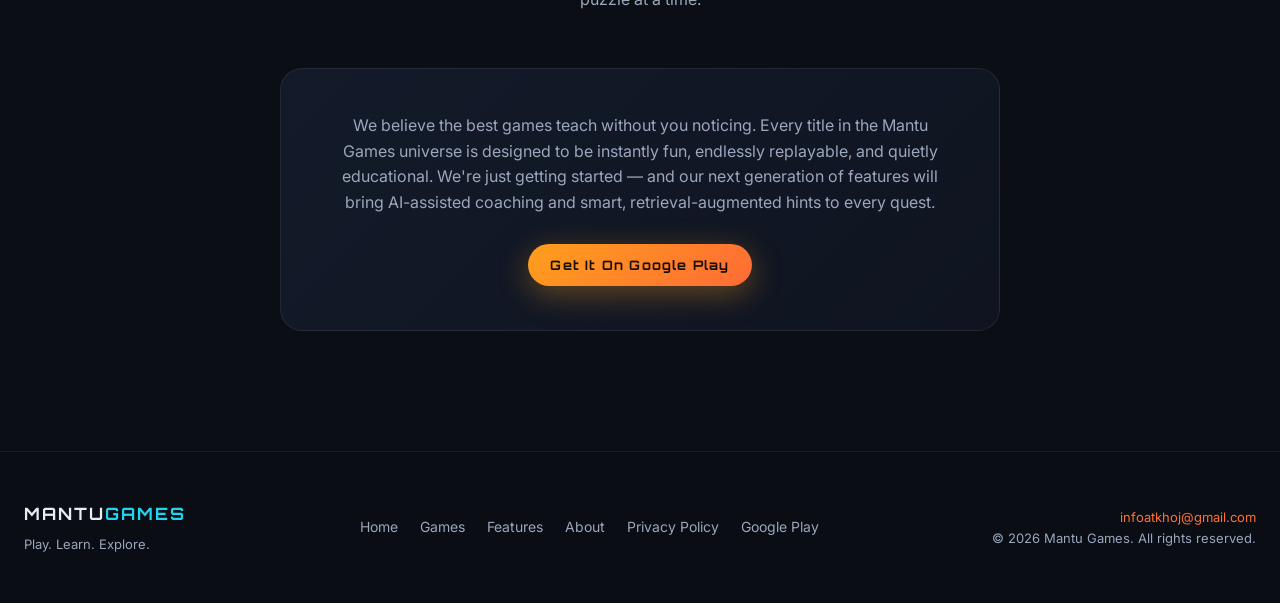
==== commit 3b1efdf8: "Add search panel slider: slides from right, filters games in real-time, click to open game modal" ====
--- a/index.html
+++ b/index.html
@@ -36,7 +36,7 @@
       </nav>
 
       <div class="nav-actions">
-        <button class="icon-btn search-btn" aria-label="Search">
+        <button class="icon-btn search-btn" aria-label="Search" id="searchBtn">
           <svg viewBox="0 0 24 24" width="20" height="20" fill="none" stroke="currentColor" stroke-width="2" stroke-linecap="round"><circle cx="11" cy="11" r="7"/><path d="m20 20-3.5-3.5"/></svg>
         </button>
         <a href="https://play.google.com/store/apps/details?id=com.mantugames.app" class="btn btn-accent nav-cta">Play Now</a>
@@ -46,6 +46,18 @@
       </div>
     </div>
   </header>
+
+  <!-- Search Panel Slider -->
+  <div class="search-panel" id="searchPanel" aria-hidden="true">
+    <div class="search-panel-overlay" tabindex="-1"></div>
+    <div class="search-panel-header">
+      <input type="text" id="searchInput" placeholder="Search games..." autocomplete="off" autocomplete="off" spellcheck="false" />
+      <button class="search-close" id="searchClose" aria-label="Close search">
+        <svg viewBox="0 0 24 24" width="20" height="20" fill="none" stroke="currentColor" stroke-width="2" stroke-linecap="round"><path d="M18 6 6 18M6 6l12 12"/></svg>
+      </button>
+    </div>
+    <div class="search-results" id="searchResults"></div>
+  </div>
 
   <ul class="num-nav" aria-label="Sections">
     <li><a href="#home" data-sec="home" class="num active">01</a></li>
--- a/styles.css
+++ b/styles.css
@@ -114,23 +114,129 @@
   gap: 14px;
 }
 
-.icon-btn {
-  background: transparent;
-  border: none;
-  color: var(--text);
-  cursor: pointer;
-  display: grid;
-  place-items: center;
-  padding: 6px;
-  border-radius: 10px;
-  transition: background 0.2s, transform 0.15s;
-}
-
 .icon-btn:hover { background: rgba(255, 255, 255, 0.08); }
-.icon-btn:active { transform: scale(0.92); }
-.burger { display: none; }
-
-/* ── Buttons ────────────────────────────────── */
+  .icon-btn:active { transform: scale(0.92); }
+  .burger { display: none; }
+
+  /* ── Search Panel Slider ──────────────────────── */
+  .search-panel {
+    position: fixed;
+    top: 0;
+    right: 0;
+    width: 320px;
+    max-width: 85vw;
+    height: 100vh;
+    background: var(--panel);
+    border-left: 1px solid rgba(255,255,255,0.08);
+    box-shadow: -20px 0 60px rgba(0,0,0,0.5);
+    z-index: 200;
+    transform: translateX(100%);
+    transition: transform 0.35s cubic-bezier(0.16, 1, 0.3, 1);
+    display: flex;
+    flex-direction: column;
+  }
+  .search-panel.open {
+    transform: translateX(0);
+  }
+  .search-panel-overlay {
+    position: absolute;
+    inset: 0;
+    background: transparent;
+  }
+  .search-panel-header {
+    display: flex;
+    align-items: center;
+    gap: 12px;
+    padding: 16px;
+    border-bottom: 1px solid rgba(255,255,255,0.08);
+    position: sticky;
+    top: 0;
+    background: var(--panel);
+    z-index: 1;
+  }
+  .search-panel-header input {
+    flex: 1;
+    background: rgba(255,255,255,0.05);
+    border: none;
+    border-radius: 12px;
+    padding: 12px 16px;
+    color: var(--text);
+    font-size: 15px;
+    font-family: inherit;
+    outline: none;
+  }
+  .search-panel-header input::placeholder { color: var(--muted); }
+  .search-close {
+    background: transparent;
+    border: none;
+    color: var(--muted);
+    cursor: pointer;
+    display: grid;
+    place-items: center;
+    width: 40px;
+    height: 40px;
+    border-radius: 10px;
+    transition: background 0.2s, color 0.2s;
+  }
+  .search-close:hover { background: rgba(255,255,255,0.08); color: var(--text); }
+  .search-results {
+    flex: 1;
+    overflow-y: auto;
+    padding: 16px;
+    display: flex;
+    flex-direction: column;
+    gap: 8px;
+  }
+  .search-result-item {
+    display: flex;
+    align-items: center;
+    gap: 14px;
+    padding: 14px 16px;
+    background: rgba(255,255,255,0.03);
+    border: 1px solid rgba(255,255,255,0.05);
+    border-radius: 14px;
+    text-decoration: none;
+    color: var(--text);
+    transition: background 0.2s, border-color 0.2s, transform 0.15s;
+  }
+  .search-result-item:hover {
+    background: rgba(255,255,255,0.08);
+    border-color: rgba(255,255,255,0.12);
+    transform: translateX(-4px);
+  }
+  .search-result-icon {
+    width: 44px;
+    height: 44px;
+    border-radius: 12px;
+    display: grid;
+    place-items: center;
+    font-size: 22px;
+    flex-shrink: 0;
+  }
+  .search-result-info {
+    flex: 1;
+    min-width: 0;
+  }
+  .search-result-name {
+    font-weight: 600;
+    font-size: 15px;
+    margin-bottom: 2px;
+  }
+  .search-result-hint {
+    font-size: 12px;
+    color: var(--muted);
+    white-space: nowrap;
+    overflow: hidden;
+    text-overflow: ellipsis;
+  }
+  .search-empty {
+    text-align: center;
+    color: var(--muted);
+    padding: 32px 16px;
+    font-size: 14px;
+  }
+
+  /* ── Buttons ────────────────────────────────── */
 .btn {
   display: inline-flex;
   align-items: center;
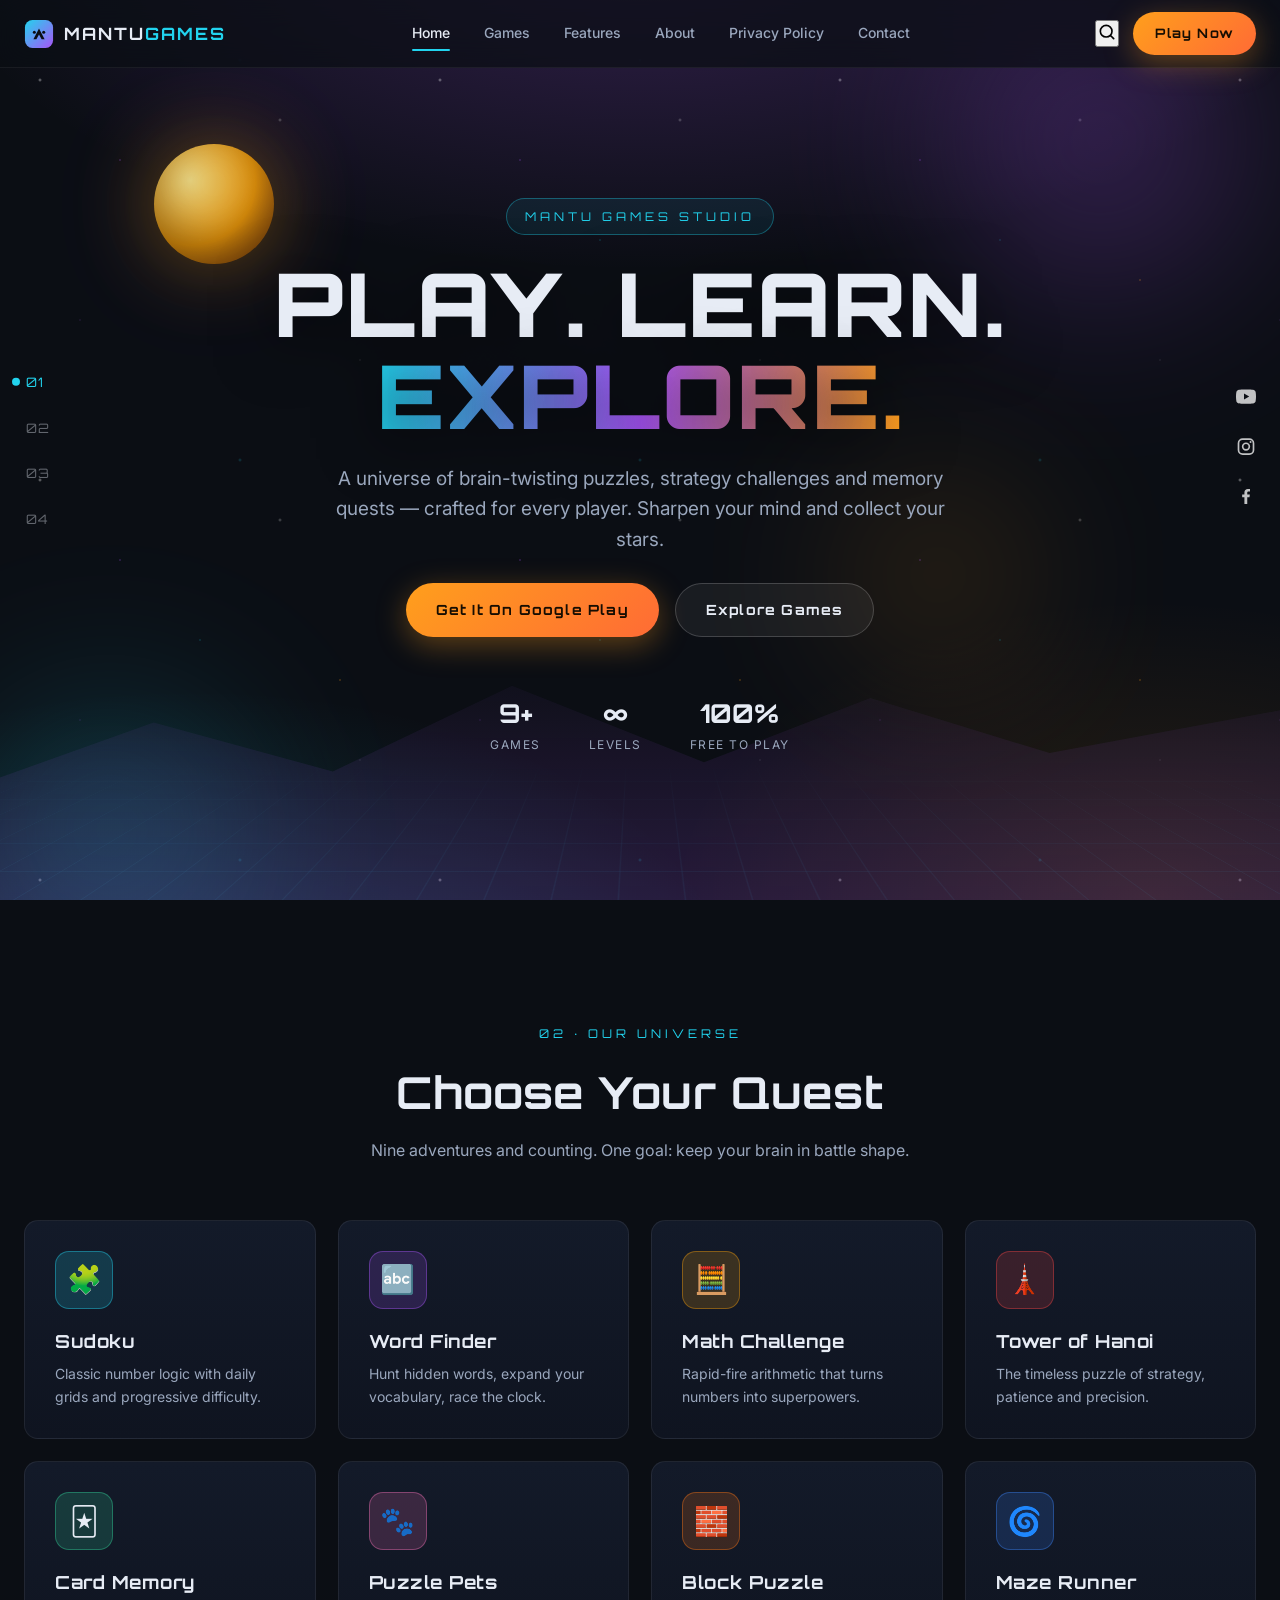
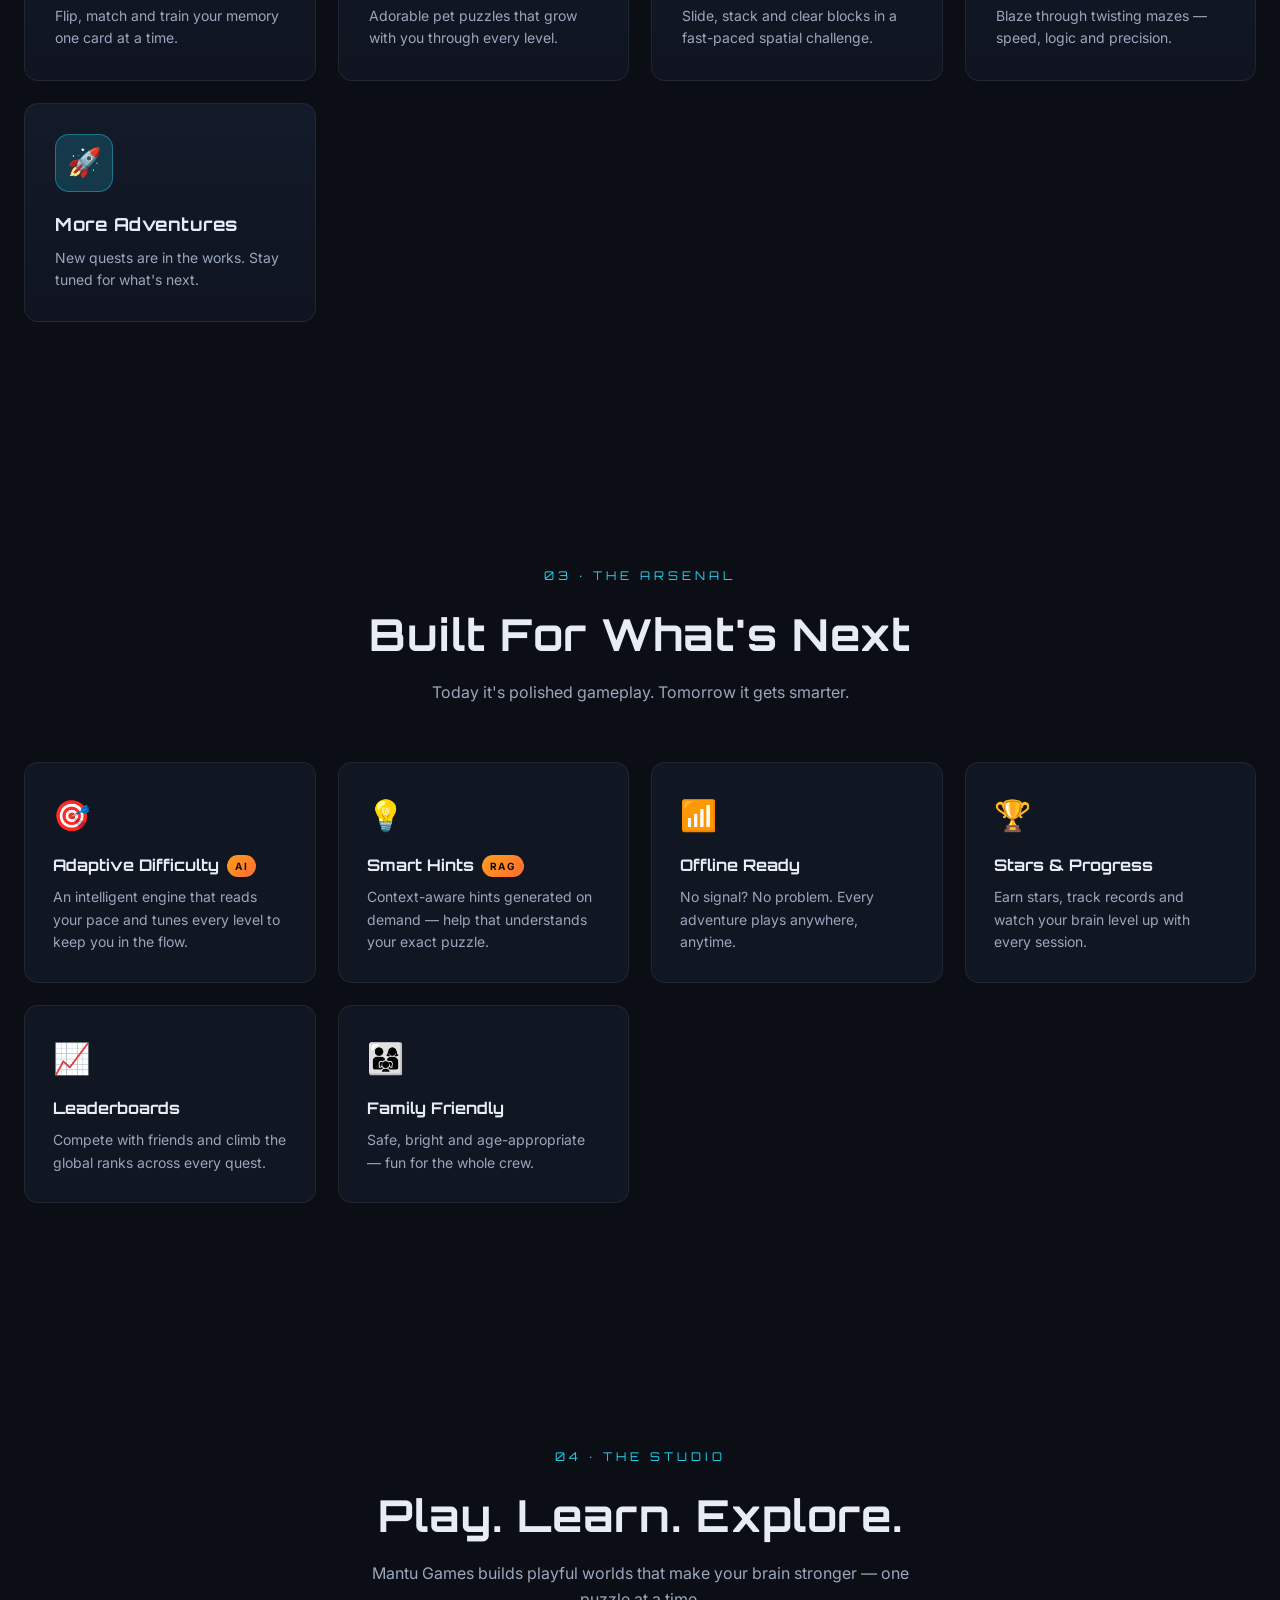
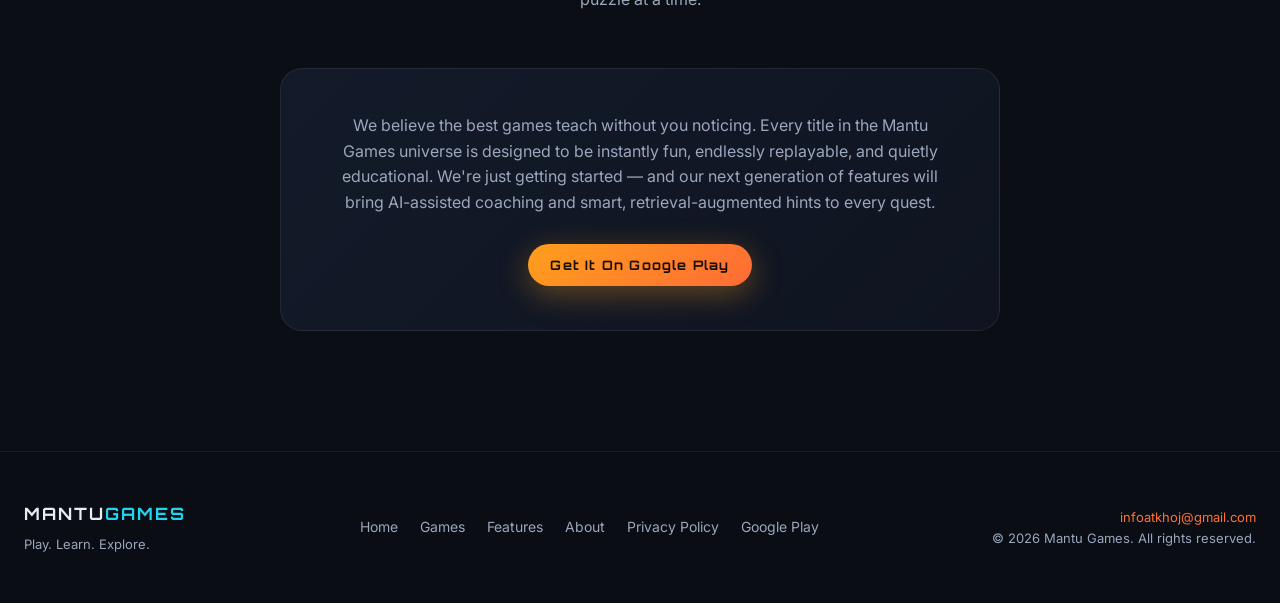
==== commit f620c270: "Fix search: inline expanding bar from button, close on X click" ====
--- a/index.html
+++ b/index.html
@@ -36,9 +36,18 @@
       </nav>
 
       <div class="nav-actions">
-        <button class="icon-btn search-btn" aria-label="Search" id="searchBtn">
-          <svg viewBox="0 0 24 24" width="20" height="20" fill="none" stroke="currentColor" stroke-width="2" stroke-linecap="round"><circle cx="11" cy="11" r="7"/><path d="m20 20-3.5-3.5"/></svg>
-        </button>
+        <div class="search-wrapper" id="searchWrapper">
+          <button class="icon-btn search-btn" aria-label="Search" id="searchBtn">
+            <svg viewBox="0 0 24 24" width="20" height="20" fill="none" stroke="currentColor" stroke-width="2" stroke-linecap="round"><circle cx="11" cy="11" r="7"/><path d="m20 20-3.5-3.5"/></svg>
+          </button>
+          <div class="search-input-wrapper" id="searchInputWrapper" aria-hidden="true">
+            <input type="text" id="searchInput" placeholder="Search games..." autocomplete="off" spellcheck="false" />
+            <button class="search-close" id="searchClose" aria-label="Close search">
+              <svg viewBox="0 0 24 24" width="20" height="20" fill="none" stroke="currentColor" stroke-width="2" stroke-linecap="round"><path d="M18 6 6 18M6 6l12 12"/></svg>
+            </button>
+            <div class="search-results" id="searchResults"></div>
+          </div>
+        </div>
         <a href="https://play.google.com/store/apps/details?id=com.mantugames.app" class="btn btn-accent nav-cta">Play Now</a>
         <button class="icon-btn burger" aria-label="Menu">
           <svg viewBox="0 0 24 24" width="22" height="22" fill="none" stroke="currentColor" stroke-width="2" stroke-linecap="round"><path d="M4 7h16M4 12h16M4 17h10"/></svg>
@@ -46,18 +55,6 @@
       </div>
     </div>
   </header>
-
-  <!-- Search Panel Slider -->
-  <div class="search-panel" id="searchPanel" aria-hidden="true">
-    <div class="search-panel-overlay" tabindex="-1"></div>
-    <div class="search-panel-header">
-      <input type="text" id="searchInput" placeholder="Search games..." autocomplete="off" autocomplete="off" spellcheck="false" />
-      <button class="search-close" id="searchClose" aria-label="Close search">
-        <svg viewBox="0 0 24 24" width="20" height="20" fill="none" stroke="currentColor" stroke-width="2" stroke-linecap="round"><path d="M18 6 6 18M6 6l12 12"/></svg>
-      </button>
-    </div>
-    <div class="search-results" id="searchResults"></div>
-  </div>
 
   <ul class="num-nav" aria-label="Sections">
     <li><a href="#home" data-sec="home" class="num active">01</a></li>
--- a/styles.css
+++ b/styles.css
@@ -118,54 +118,55 @@
   .icon-btn:active { transform: scale(0.92); }
   .burger { display: none; }
 
-  /* ── Search Panel Slider ──────────────────────── */
-  .search-panel {
-    position: fixed;
-    top: 0;
-    right: 0;
-    width: 320px;
-    max-width: 85vw;
-    height: 100vh;
-    background: var(--panel);
-    border-left: 1px solid rgba(255,255,255,0.08);
-    box-shadow: -20px 0 60px rgba(0,0,0,0.5);
-    z-index: 200;
-    transform: translateX(100%);
-    transition: transform 0.35s cubic-bezier(0.16, 1, 0.3, 1);
-    display: flex;
-    flex-direction: column;
-  }
-  .search-panel.open {
-    transform: translateX(0);
-  }
-  .search-panel-overlay {
-    position: absolute;
-    inset: 0;
-    background: transparent;
-  }
-  .search-panel-header {
+  /* ── Inline Search Bar ──────────────────────── */
+  .search-wrapper {
+    position: relative;
     display: flex;
     align-items: center;
-    gap: 12px;
-    padding: 16px;
-    border-bottom: 1px solid rgba(255,255,255,0.08);
-    position: sticky;
-    top: 0;
-    background: var(--panel);
-    z-index: 1;
-  }
-  .search-panel-header input {
-    flex: 1;
+  }
+  .search-btn {
+    flex-shrink: 0;
+    transition: opacity 0.2s, transform 0.2s;
+  }
+  .search-input-wrapper {
+    position: absolute;
+    right: 0;
+    top: 50%;
+    transform: translateY(-50%);
+    display: flex;
+    align-items: center;
+    gap: 8px;
     background: rgba(255,255,255,0.05);
+    border: 1px solid rgba(255,255,255,0.08);
+    border-radius: 999px;
+    padding: 0 12px;
+    opacity: 0;
+    visibility: hidden;
+    width: 0;
+    padding-left: 0;
+    padding-right: 0;
+    transition: all 0.3s cubic-bezier(0.16, 1, 0.3, 1);
+    white-space: nowrap;
+    z-index: 100;
+  }
+  .search-input-wrapper.open {
+    opacity: 1;
+    visibility: visible;
+    width: 280px;
+    padding-left: 12px;
+    padding-right: 12px;
+  }
+  .search-input-wrapper input {
+    background: transparent;
     border: none;
-    border-radius: 12px;
-    padding: 12px 16px;
+    outline: none;
     color: var(--text);
-    font-size: 15px;
+    font-size: 14px;
     font-family: inherit;
-    outline: none;
-  }
-  .search-panel-header input::placeholder { color: var(--muted); }
+    width: 180px;
+    padding: 8px 0;
+  }
+  .search-input-wrapper input::placeholder { color: var(--muted); }
   .search-close {
     background: transparent;
     border: none;
@@ -173,44 +174,67 @@
     cursor: pointer;
     display: grid;
     place-items: center;
-    width: 40px;
-    height: 40px;
-    border-radius: 10px;
+    width: 32px;
+    height: 32px;
+    border-radius: 50%;
     transition: background 0.2s, color 0.2s;
-  }
-  .search-close:hover { background: rgba(255,255,255,0.08); color: var(--text); }
+    flex-shrink: 0;
+  }
+  .search-close:hover { background: rgba(255,255,255,0.1); color: var(--text); }
+  .search-wrapper.open .search-btn {
+    opacity: 0;
+    pointer-events: none;
+    transform: scale(0.8);
+  }
   .search-results {
-    flex: 1;
-    overflow-y: auto;
-    padding: 16px;
+    position: absolute;
+    top: calc(100% + 8px);
+    right: 0;
+    width: 280px;
+    max-height: 300px;
+    background: var(--panel);
+    border: 1px solid rgba(255,255,255,0.08);
+    border-radius: 14px;
+    box-shadow: 0 20px 60px rgba(0,0,0,0.5);
+    padding: 8px;
     display: flex;
     flex-direction: column;
-    gap: 8px;
-  }
+    gap: 4px;
+    opacity: 0;
+    visibility: hidden;
+    transform: translateY(-8px);
+    transition: all 0.2s ease;
+    z-index: 101;
+  }
+  .search-wrapper.open .search-results {
+    opacity: 1;
+    visibility: visible;
+    transform: translateY(0);
+  }
+  .search-results.empty { display: none; }
   .search-result-item {
     display: flex;
     align-items: center;
-    gap: 14px;
-    padding: 14px 16px;
-    background: rgba(255,255,255,0.03);
-    border: 1px solid rgba(255,255,255,0.05);
-    border-radius: 14px;
+    gap: 12px;
+    padding: 12px 14px;
+    background: transparent;
+    border: none;
+    border-radius: 10px;
     text-decoration: none;
     color: var(--text);
-    transition: background 0.2s, border-color 0.2s, transform 0.15s;
-  }
-  .search-result-item:hover {
-    background: rgba(255,255,255,0.08);
-    border-color: rgba(255,255,255,0.12);
-    transform: translateX(-4px);
-  }
+    width: 100%;
+    text-align: left;
+    cursor: pointer;
+    transition: background 0.15s;
+  }
+  .search-result-item:hover { background: rgba(255,255,255,0.06); }
   .search-result-icon {
-    width: 44px;
-    height: 44px;
-    border-radius: 12px;
+    width: 36px;
+    height: 36px;
+    border-radius: 10px;
     display: grid;
     place-items: center;
-    font-size: 22px;
+    font-size: 18px;
     flex-shrink: 0;
   }
   .search-result-info {
@@ -219,11 +243,11 @@
   }
   .search-result-name {
     font-weight: 600;
-    font-size: 15px;
+    font-size: 14px;
     margin-bottom: 2px;
   }
   .search-result-hint {
-    font-size: 12px;
+    font-size: 11px;
     color: var(--muted);
     white-space: nowrap;
     overflow: hidden;
@@ -232,11 +256,9 @@
   .search-empty {
     text-align: center;
     color: var(--muted);
-    padding: 32px 16px;
-    font-size: 14px;
-  }
-
-  /* ── Buttons ────────────────────────────────── */
+    padding: 16px;
+    font-size: 13px;
+  }
 .btn {
   display: inline-flex;
   align-items: center;
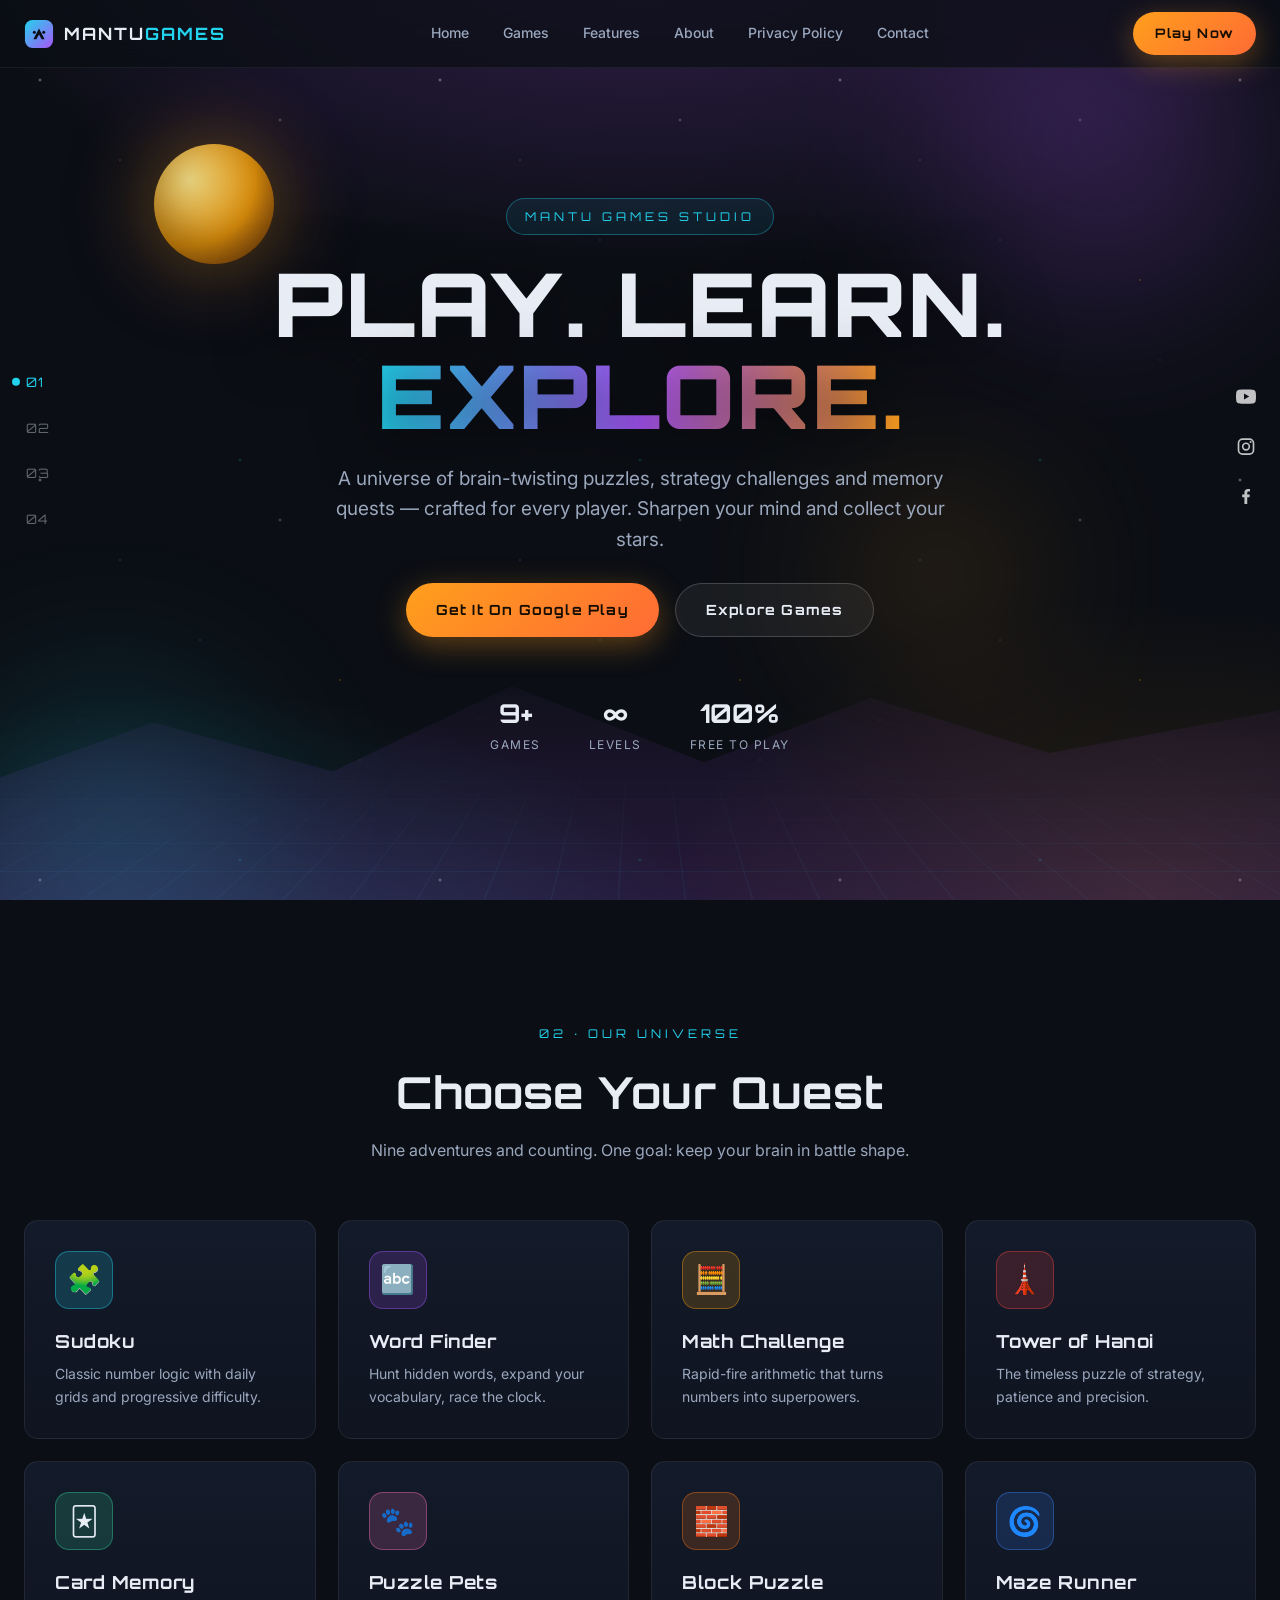
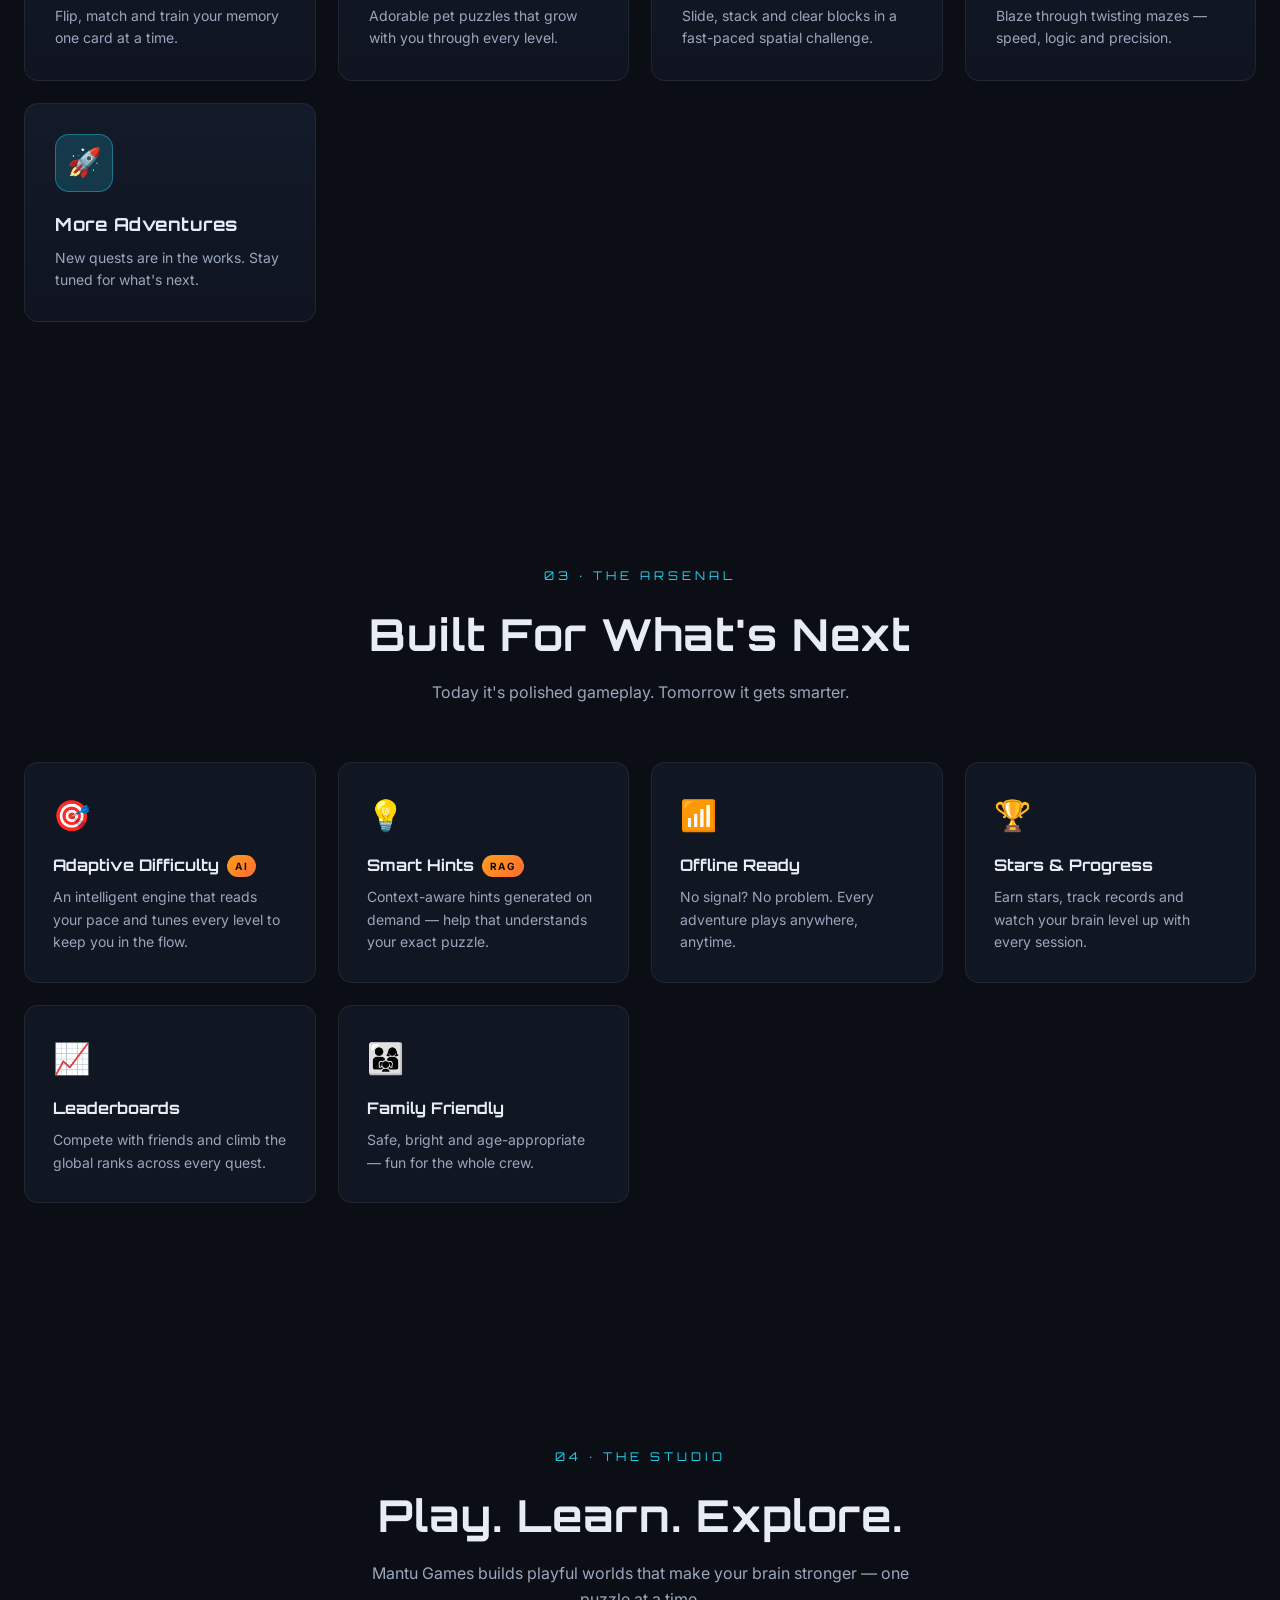
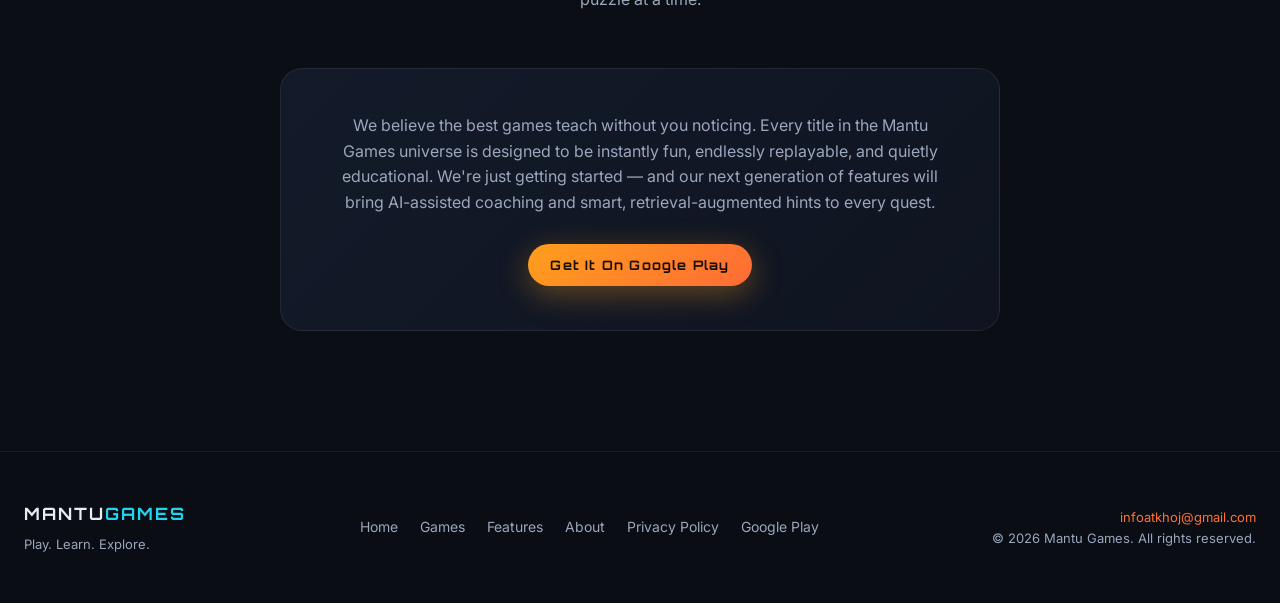
==== commit b400a6c8: "Update index.html" ====
--- a/index.html
+++ b/index.html
@@ -36,18 +36,6 @@
       </nav>
 
       <div class="nav-actions">
-        <div class="search-wrapper" id="searchWrapper">
-          <button class="icon-btn search-btn" aria-label="Search" id="searchBtn">
-            <svg viewBox="0 0 24 24" width="20" height="20" fill="none" stroke="currentColor" stroke-width="2" stroke-linecap="round"><circle cx="11" cy="11" r="7"/><path d="m20 20-3.5-3.5"/></svg>
-          </button>
-          <div class="search-input-wrapper" id="searchInputWrapper" aria-hidden="true">
-            <input type="text" id="searchInput" placeholder="Search games..." autocomplete="off" spellcheck="false" />
-            <button class="search-close" id="searchClose" aria-label="Close search">
-              <svg viewBox="0 0 24 24" width="20" height="20" fill="none" stroke="currentColor" stroke-width="2" stroke-linecap="round"><path d="M18 6 6 18M6 6l12 12"/></svg>
-            </button>
-            <div class="search-results" id="searchResults"></div>
-          </div>
-        </div>
         <a href="https://play.google.com/store/apps/details?id=com.mantugames.app" class="btn btn-accent nav-cta">Play Now</a>
         <button class="icon-btn burger" aria-label="Menu">
           <svg viewBox="0 0 24 24" width="22" height="22" fill="none" stroke="currentColor" stroke-width="2" stroke-linecap="round"><path d="M4 7h16M4 12h16M4 17h10"/></svg>
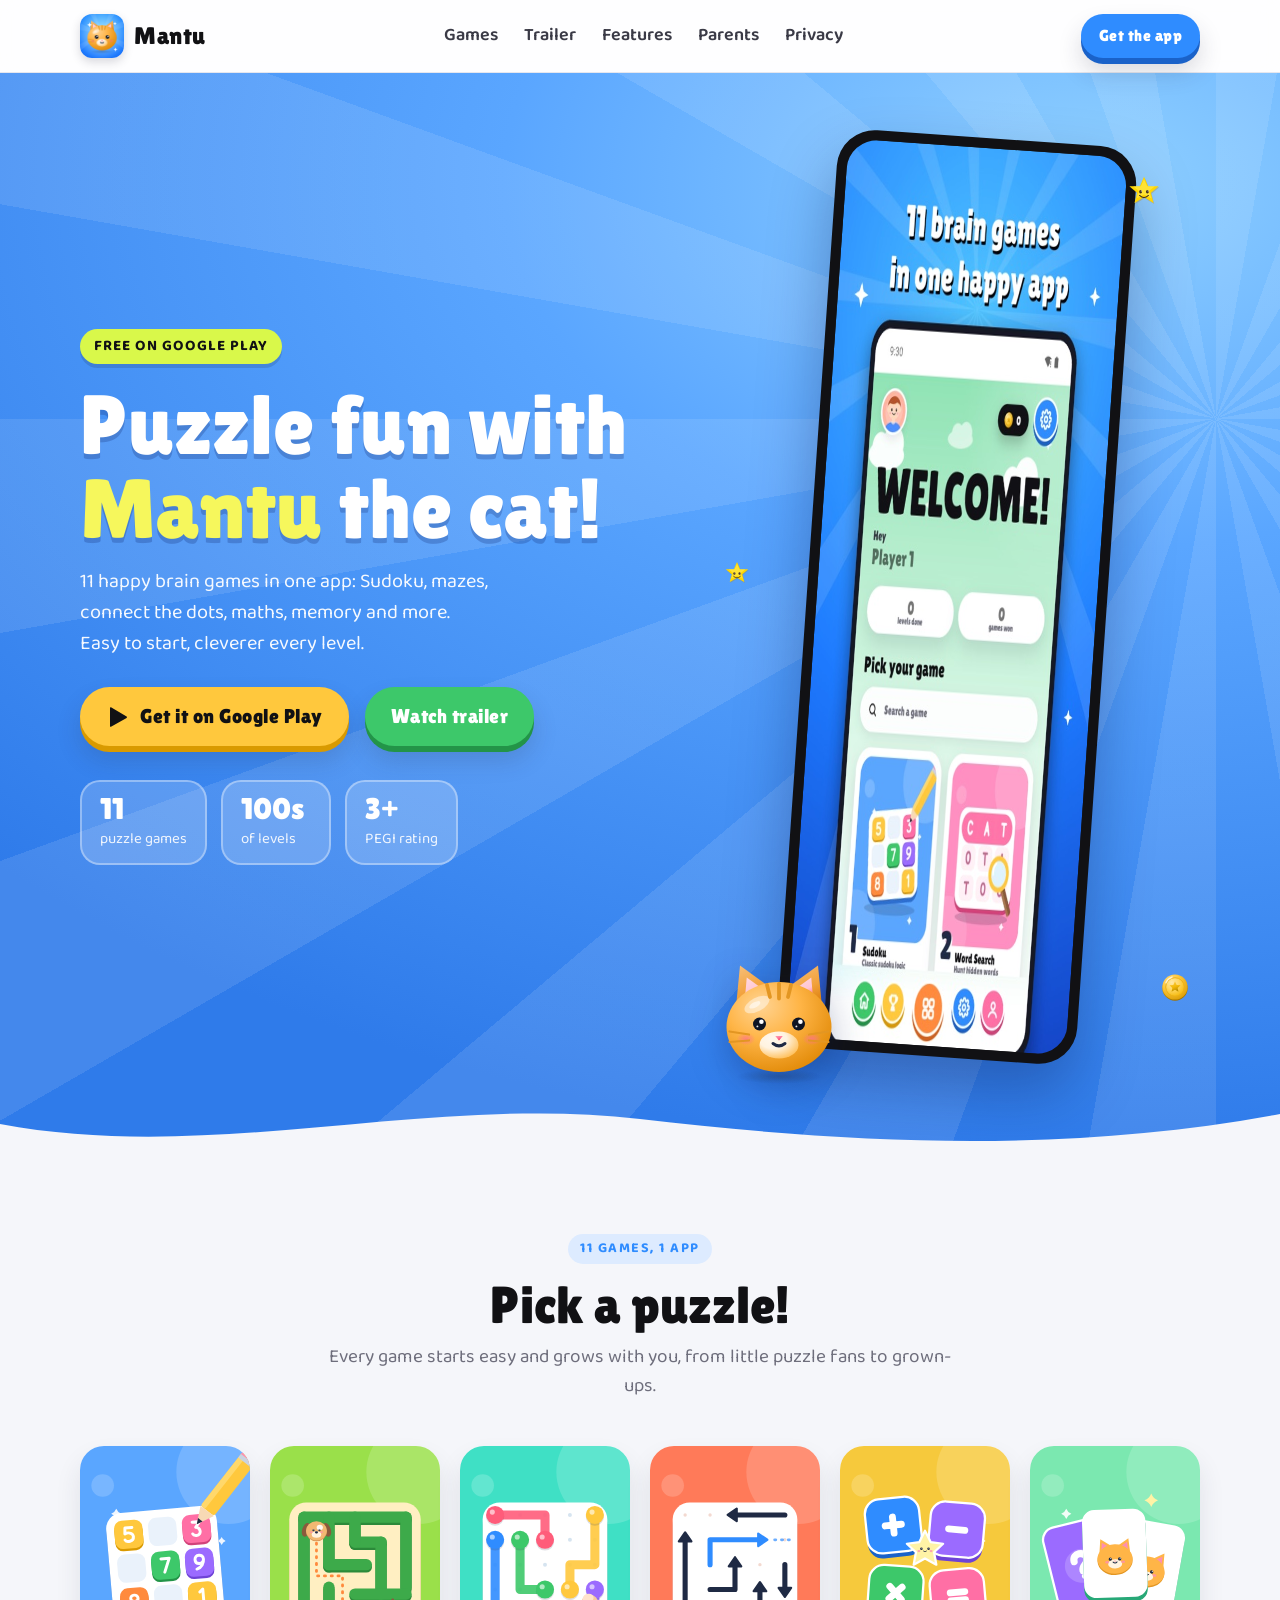
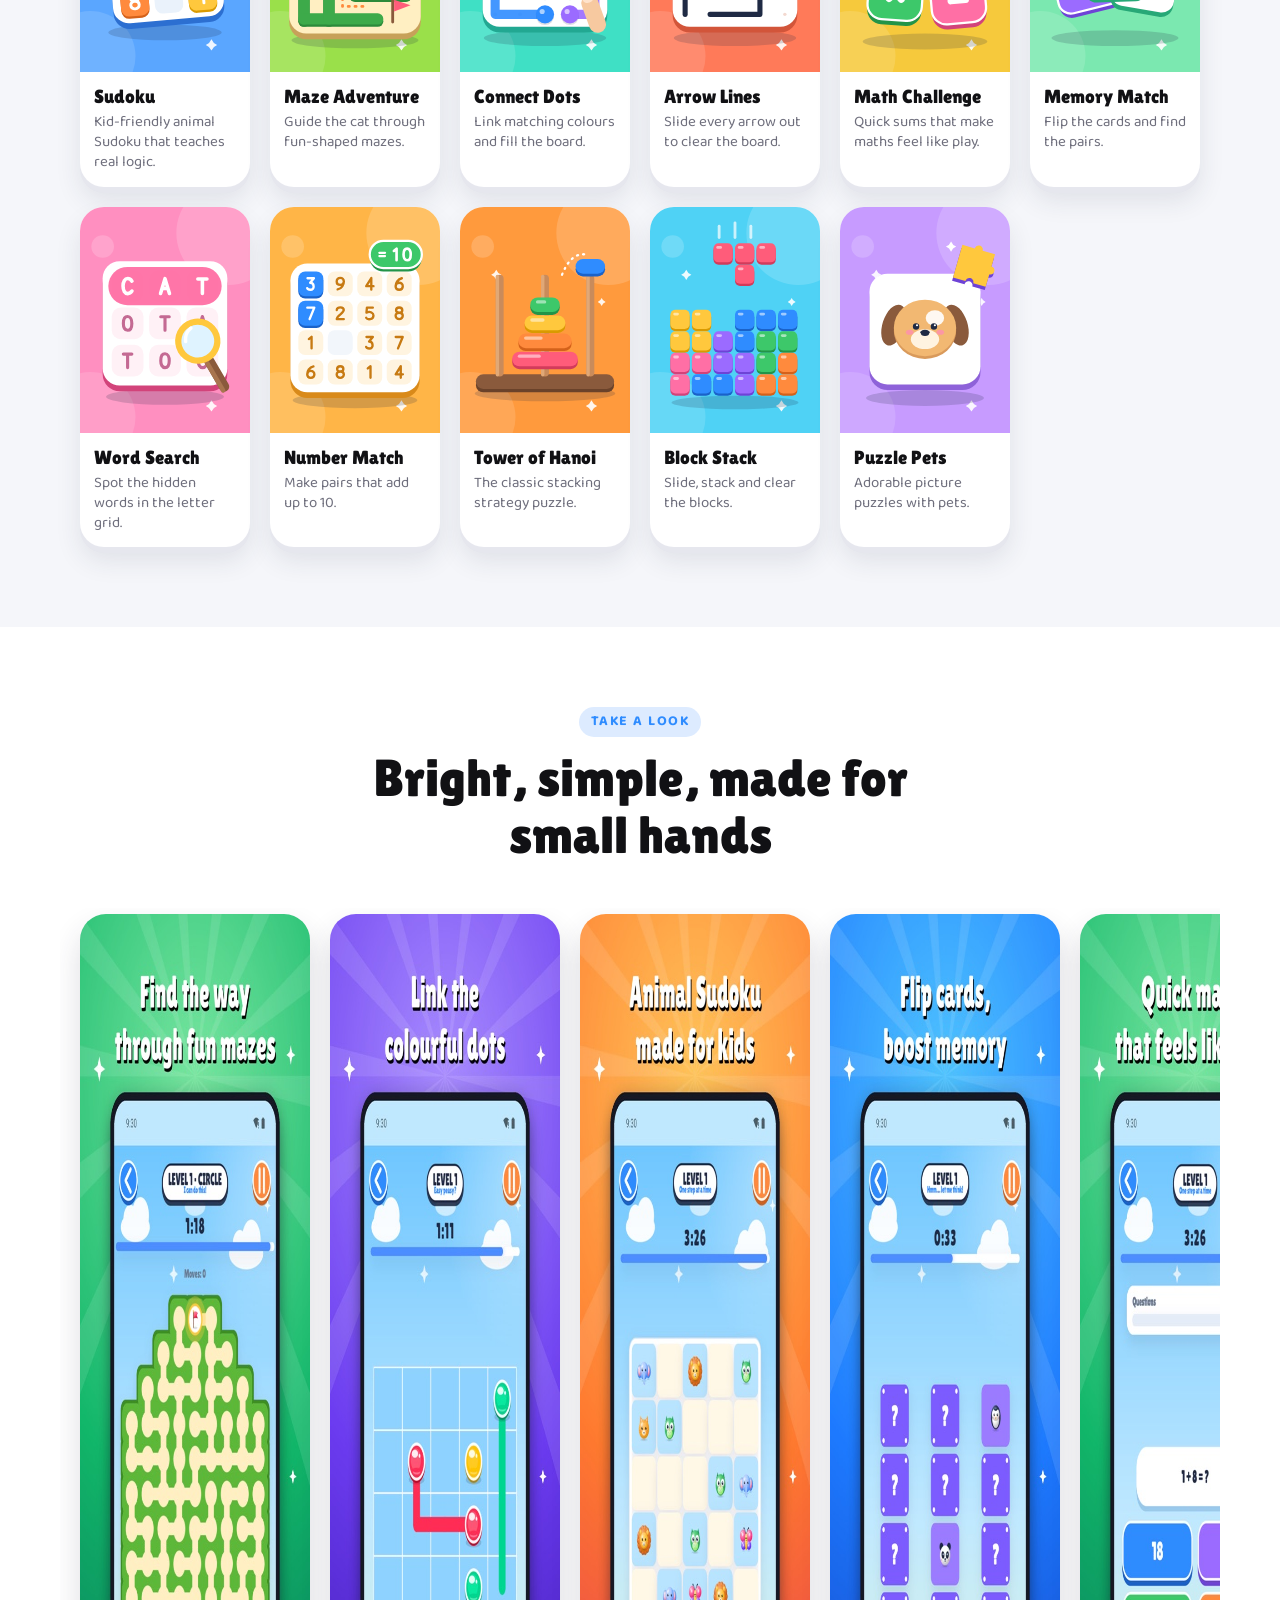
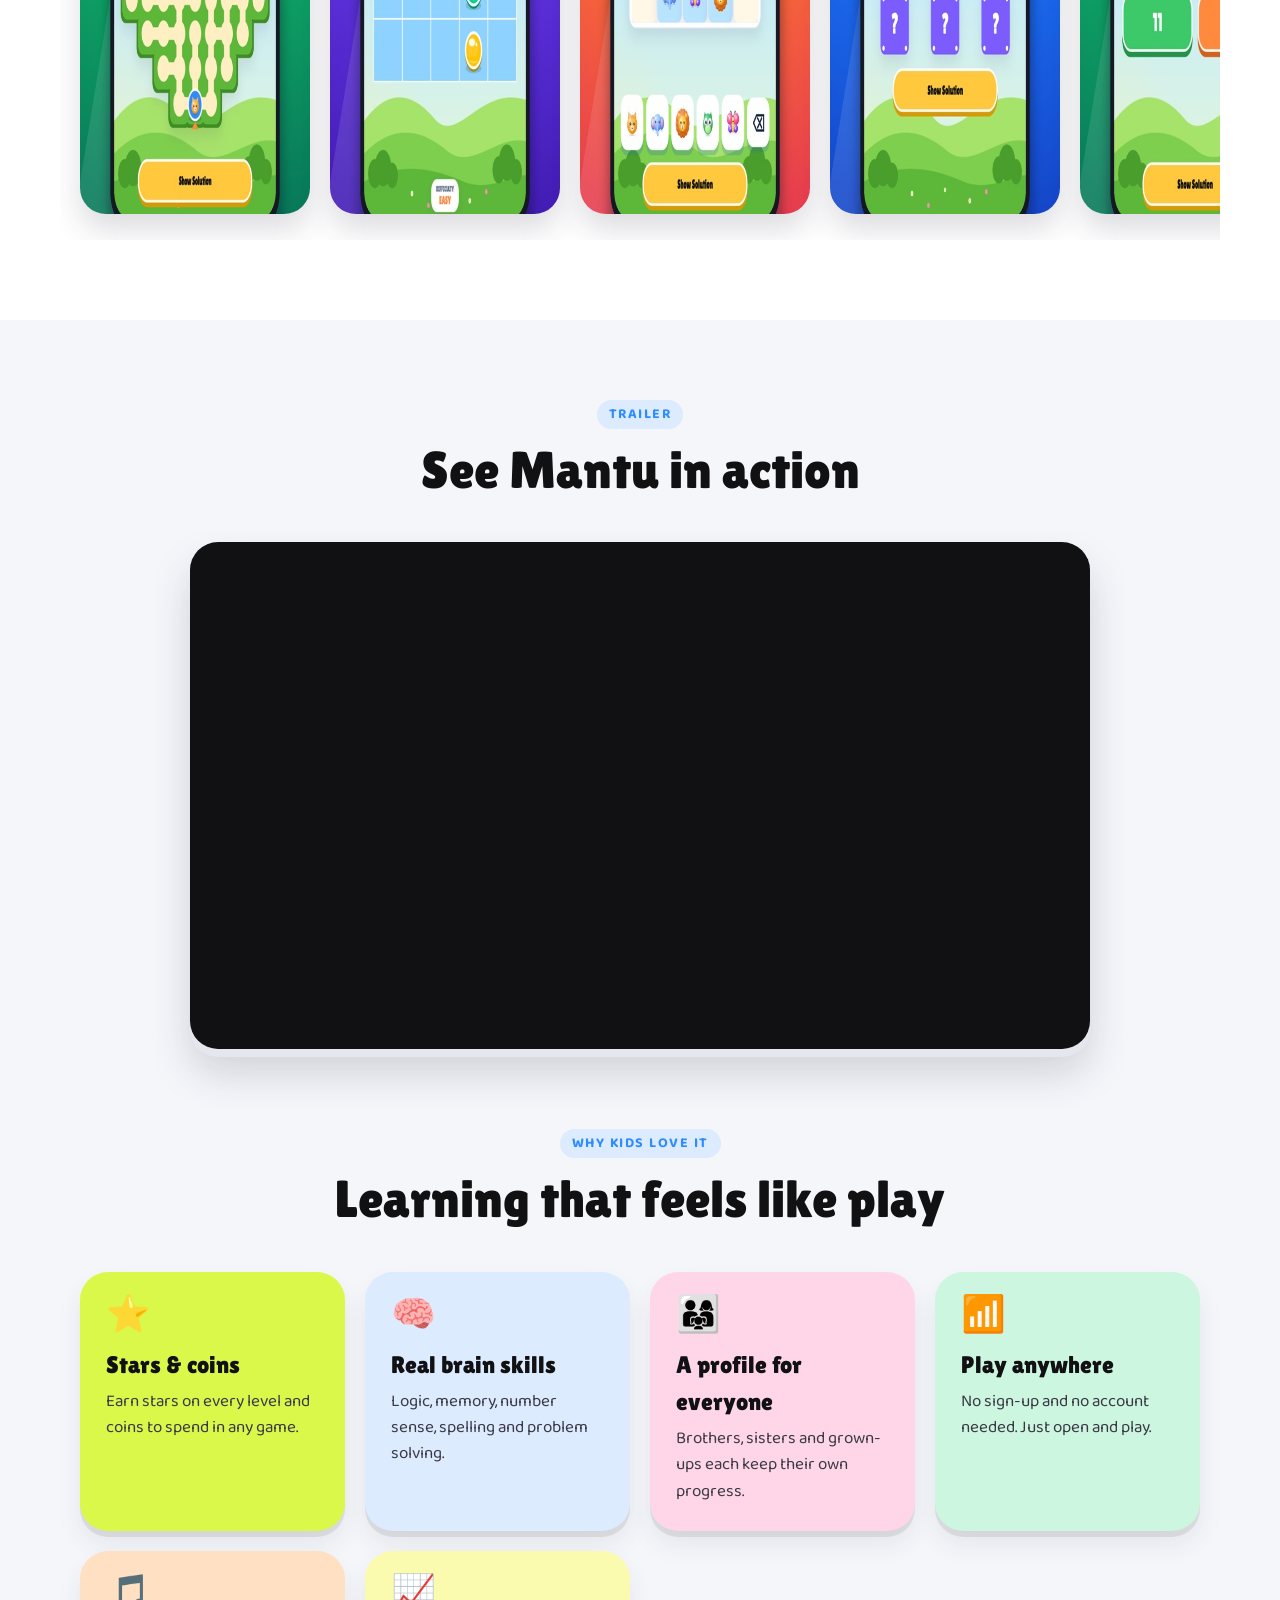
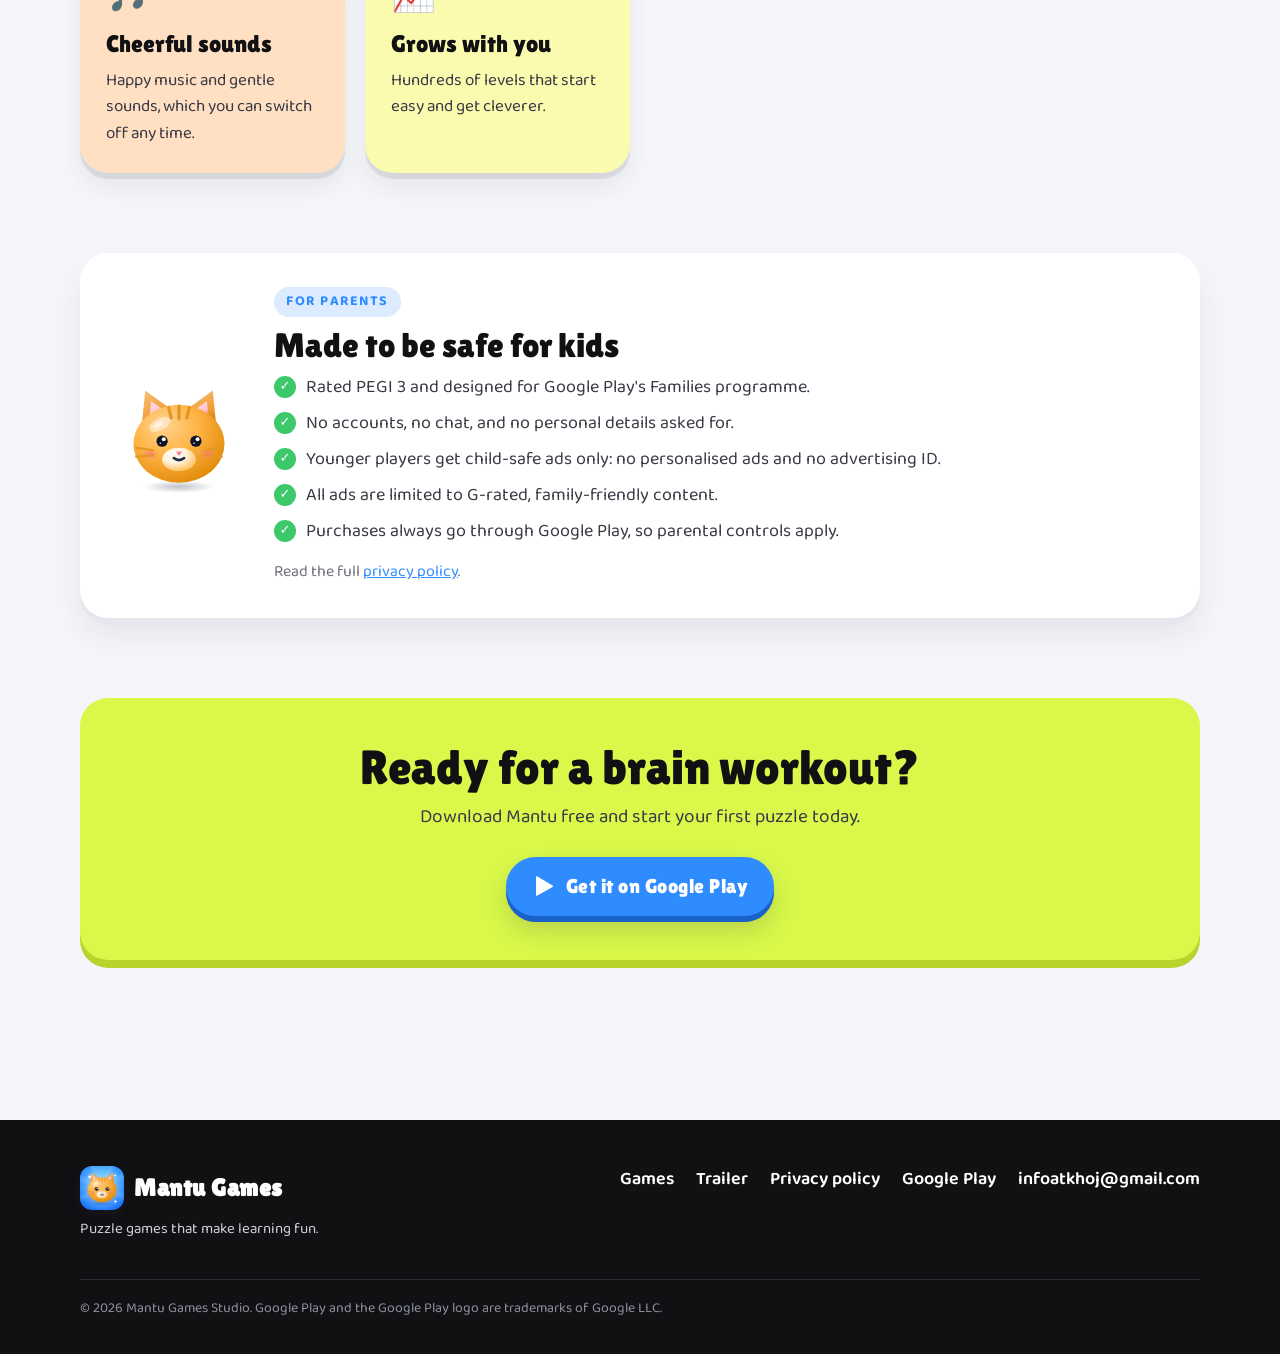
==== commit 31cee3e6: "Redesign site to match the app's bright theme; update privacy policy and latest.json - New home page" ====
--- a/index.html
+++ b/index.html
@@ -3,183 +3,201 @@
 <head>
   <meta charset="UTF-8" />
   <meta name="viewport" content="width=device-width, initial-scale=1.0" />
-  <title>Mantu Games — Play. Learn. Explore.</title>
-  <meta name="description" content="Mantu Games is a universe of brain-twisting puzzles, strategy challenges and memory quests. Download on Google Play and dive into the adventure." />
-  <link rel="stylesheet" href="styles.css" />
+  <title>Mantu: Kids Puzzle Games — 11 brain games in one app</title>
+  <meta name="description" content="Mantu is a happy collection of 11 kids puzzle games and brain games: Sudoku, mazes, connect the dots, maths, memory, word search and more. Free on Google Play." />
+  <meta name="theme-color" content="#5AA6FF" />
+  <link rel="icon" type="image/png" href="assets/icon-192.png" />
+  <link rel="apple-touch-icon" href="assets/icon-192.png" />
+  <meta property="og:type" content="website" />
+  <meta property="og:title" content="Mantu: Kids Puzzle Games" />
+  <meta property="og:description" content="11 fun puzzle and brain games for kids in one app. Free on Google Play." />
+  <meta property="og:image" content="https://mayank11991.github.io/assets/og.jpg" />
+  <meta property="og:url" content="https://mayank11991.github.io/" />
+  <meta name="twitter:card" content="summary_large_image" />
   <link rel="preconnect" href="https://fonts.googleapis.com" />
   <link rel="preconnect" href="https://fonts.gstatic.com" crossorigin />
-  <link href="https://fonts.googleapis.com/css2?family=Orbitron:wght@500;700;900&family=Inter:wght@400;500;600&display=swap" rel="stylesheet" />
+  <link href="https://fonts.googleapis.com/css2?family=Baloo+2:wght@500;600;700;800&family=Lilita+One&display=swap" rel="stylesheet" />
+  <link rel="stylesheet" href="styles.css" />
+  <script type="application/ld+json">
+  {
+    "@context": "https://schema.org",
+    "@type": "MobileApplication",
+    "name": "Mantu: Kids Puzzle Games",
+    "operatingSystem": "Android",
+    "applicationCategory": "GameApplication",
+    "offers": { "@type": "Offer", "price": "0", "priceCurrency": "USD" },
+    "url": "https://play.google.com/store/apps/details?id=com.mantugames.app",
+    "image": "https://mayank11991.github.io/assets/icon-512.png"
+  }
+  </script>
 </head>
 <body>
-  <canvas id="stars" aria-hidden="true"></canvas>
 
   <header class="nav">
-    <div class="nav-inner">
-      <a href="#home" class="logo" aria-label="Mantu Games home">
-        <svg viewBox="0 0 32 32" width="30" height="30" fill="none" xmlns="http://www.w3.org/2000/svg">
-          <rect x="1" y="1" width="30" height="30" rx="8" fill="url(#lg)"/>
-          <defs><linearGradient id="lg" x1="0" y1="0" x2="1" y2="1"><stop offset="0" stop-color="#22d3ee"/><stop offset="1" stop-color="#a855f7"/></linearGradient></defs>
-          <path d="M10 21.5 16 10l6 11.5h-3.2L16 16.4l-2.8 5.1H10Z" fill="#0b0e14"/>
-          <circle cx="11" cy="14" r="1.6" fill="#0b0e14"/>
-          <circle cx="21" cy="14" r="1.6" fill="#0b0e14"/>
-        </svg>
-        <span class="logo-text">MANTU<span>GAMES</span></span>
-      </a>
-
+    <div class="wrap">
+      <a href="#top" class="brand"><img src="assets/icon-192.png" alt="" width="44" height="44" /><span>Mantu</span></a>
       <nav class="menu" aria-label="Primary">
-        <a href="#home" class="menu-link">Home</a>
-        <a href="#games" class="menu-link">Games</a>
-        <a href="#features" class="menu-link">Features</a>
-        <a href="#about" class="menu-link">About</a>
-        <a href="privacy.html" class="menu-link">Privacy Policy</a>
-        <a href="#contact" class="menu-link">Contact</a>
+        <a href="#games">Games</a>
+        <a href="#trailer">Trailer</a>
+        <a href="#features">Features</a>
+        <a href="#parents">Parents</a>
+        <a href="privacy.html">Privacy</a>
       </nav>
-
-      <div class="nav-actions">
-        <a href="https://play.google.com/store/apps/details?id=com.mantugames.app" class="btn btn-accent nav-cta">Play Now</a>
-        <button class="icon-btn burger" aria-label="Menu">
-          <svg viewBox="0 0 24 24" width="22" height="22" fill="none" stroke="currentColor" stroke-width="2" stroke-linecap="round"><path d="M4 7h16M4 12h16M4 17h10"/></svg>
-        </button>
-      </div>
+      <a class="btn small" href="https://play.google.com/store/apps/details?id=com.mantugames.app">Get the app</a>
     </div>
   </header>
 
-  <ul class="num-nav" aria-label="Sections">
-    <li><a href="#home" data-sec="home" class="num active">01</a></li>
-    <li><a href="#games" data-sec="games" class="num">02</a></li>
-    <li><a href="#features" data-sec="features" class="num">03</a></li>
-    <li><a href="#about" data-sec="about" class="num">04</a></li>
-  </ul>
-
-  <div class="social-nav" aria-label="Social media">
-    <a href="https://youtube.com/@mantugames" aria-label="YouTube"><svg viewBox="0 0 24 24" width="20" height="20" fill="currentColor"><path d="M23.5 6.2a3 3 0 0 0-2.1-2.1C19.5 3.5 12 3.5 12 3.5s-7.5 0-9.4.6A3 3 0 0 0 .5 6.2 31 31 0 0 0 0 12a31 31 0 0 0 .5 5.8 3 3 0 0 0 2.1 2.1c1.9.6 9.4.6 9.4.6s7.5 0 9.4-.6a3 3 0 0 0 2.1-2.1A31 31 0 0 0 24 12a31 31 0 0 0-.5-5.8ZM9.6 15.6V8.4l6.3 3.6Z"/></svg></a>
-    <a href="https://instagram.com/mantugames" aria-label="Instagram"><svg viewBox="0 0 24 24" width="20" height="20" fill="none" stroke="currentColor" stroke-width="2"><rect x="3" y="3" width="18" height="18" rx="5"/><circle cx="12" cy="12" r="4"/><circle cx="17.5" cy="6.5" r="1.2" fill="currentColor" stroke="none"/></svg></a>
-    <a href="https://facebook.com/mantugames" aria-label="Facebook"><svg viewBox="0 0 24 24" width="20" height="20" fill="currentColor"><path d="M13.5 22v-8h2.7l.4-3.2h-3.1V8.7c0-.9.3-1.6 1.6-1.6h1.7V4.2c-.3 0-1.3-.1-2.5-.1-2.5 0-4.2 1.5-4.2 4.3v2.4H7.4V14h2.7v8h3.4Z"/></svg></a>
-  </div>
-
-  <main>
-    <section id="home" class="hero">
-      <div class="hero-bg" aria-hidden="true">
-        <div class="star-field" aria-hidden="true"></div>
-        <div class="nebula nebula-1"></div>
-        <div class="nebula nebula-2"></div>
-        <div class="nebula nebula-3"></div>
-        <div class="grid-plane"></div>
-        <div class="horizon"></div>
-        <div class="planet"></div>
-      </div>
-
-      <div class="hero-content">
-        <span class="badge">MANTU GAMES STUDIO</span>
-        <h1>PLAY. LEARN. <span class="grad">EXPLORE.</span></h1>
-        <p class="hero-sub">A universe of brain-twisting puzzles, strategy challenges and memory quests — crafted for every player. Sharpen your mind and collect your stars.</p>
-        <div class="hero-cta">
-          <a href="https://play.google.com/store/apps/details?id=com.mantugames.app" class="btn btn-accent btn-lg">Get It On Google Play</a>
-          <a href="#games" class="btn btn-ghost btn-lg">Explore Games</a>
-        </div>
-        <div class="hero-stats">
-          <div><strong>9+</strong><span>Games</span></div>
-          <div><strong>∞</strong><span>Levels</span></div>
-          <div><strong>100%</strong><span>Free to play</span></div>
-        </div>
-      </div>
-    </section>
+  <main id="top">
+    <section class="hero">
+      <div class="wrap">
+        <div>
+          <span class="badge">FREE ON GOOGLE PLAY</span>
+          <h1>Puzzle fun with <span class="hl">Mantu</span> the cat!</h1>
+          <p class="lead">11 happy brain games in one app: Sudoku, mazes, connect the dots, maths, memory and more. Easy to start, cleverer every level.</p>
+          <div class="hero-cta">
+            <a class="btn yellow" href="https://play.google.com/store/apps/details?id=com.mantugames.app">
+              <svg viewBox="0 0 24 24" width="24" height="24" aria-hidden="true"><path fill="currentColor" d="M4 2.8v18.4c0 .5.5.8 1 .6l15.6-8.9c.5-.3.5-1 0-1.3L5 2.2c-.5-.2-1 .1-1 .6Z"/></svg>
+              Get it on Google Play
+            </a>
+            <a class="btn green" href="#trailer">Watch trailer</a>
+          </div>
+          <div class="hero-stats">
+            <div class="stat"><strong>11</strong><span>puzzle games</span></div>
+            <div class="stat"><strong>100s</strong><span>of levels</span></div>
+            <div class="stat"><strong>3+</strong><span>PEGI rating</span></div>
+          </div>
+        </div>
+        <div class="hero-art">
+          <div class="phone"><img src="assets/shots/01_dash.jpg" alt="Mantu home screen with all the puzzle games" width="506" height="900" /></div>
+          <img class="hero-cat" src="assets/cat.svg" alt="" />
+          <img class="sparkle s1" src="assets/star_kawaii_filled.svg" alt="" />
+          <img class="sparkle s2" src="assets/star_kawaii_filled.svg" alt="" />
+          <img class="sparkle s3" src="assets/coin.svg" alt="" />
+        </div>
+      </div>
+    </section>
+    <svg class="wave" viewBox="0 0 1440 60" preserveAspectRatio="none" aria-hidden="true"><path fill="#F5F6FA" d="M0 30 C 240 70 480 0 720 25 S 1200 60 1440 20 V60 H0Z"/></svg>
 
     <section id="games" class="section">
-      <div class="section-head">
-        <span class="kicker">02 · Our Universe</span>
-        <h2>Choose Your Quest</h2>
-        <p>Nine adventures and counting. One goal: keep your brain in battle shape.</p>
-      </div>
-      <div class="game-grid">
-        <article class="game-card" data-game="sudoku"><div class="game-ico" style="--c:#22d3ee">🧩</div><h3>Sudoku</h3><p>Classic number logic with daily grids and progressive difficulty.</p></article>
-        <article class="game-card" data-game="wordfinder"><div class="game-ico" style="--c:#a855f7">🔤</div><h3>Word Finder</h3><p>Hunt hidden words, expand your vocabulary, race the clock.</p></article>
-        <article class="game-card" data-game="math"><div class="game-ico" style="--c:#f59e0b">🧮</div><h3>Math Challenge</h3><p>Rapid-fire arithmetic that turns numbers into superpowers.</p></article>
-        <article class="game-card" data-game="hanoi"><div class="game-ico" style="--c:#ef4444">🗼</div><h3>Tower of Hanoi</h3><p>The timeless puzzle of strategy, patience and precision.</p></article>
-        <article class="game-card" data-game="memory"><div class="game-ico" style="--c:#34d399">🃏</div><h3>Card Memory</h3><p>Flip, match and train your memory one card at a time.</p></article>
-        <article class="game-card" data-game="puzzlepets"><div class="game-ico" style="--c:#f472b6">🐾</div><h3>Puzzle Pets</h3><p>Adorable pet puzzles that grow with you through every level.</p></article>
-        <article class="game-card" data-game="block"><div class="game-ico" style="--c:#f97316">🧱</div><h3>Block Puzzle</h3><p>Slide, stack and clear blocks in a fast-paced spatial challenge.</p></article>
-        <article class="game-card" data-game="maze"><div class="game-ico" style="--c:#3b82f6">🌀</div><h3>Maze Runner</h3><p>Blaze through twisting mazes — speed, logic and precision.</p></article>
-        <article class="game-card" data-game="more"><div class="game-ico" style="--c:#22d3ee">🚀</div><h3>More Adventures</h3><p>New quests are in the works. Stay tuned for what's next.</p></article>
-      </div>
-    </section>
-
-    <section id="features" class="section">
-      <div class="section-head">
-        <span class="kicker">03 · The Arsenal</span>
-        <h2>Built For What's Next</h2>
-        <p>Today it's polished gameplay. Tomorrow it gets smarter.</p>
-      </div>
-      <div class="feature-grid">
-        <article class="feature-card"><div class="feat-ico">🎯</div><h3>Adaptive Difficulty <span class="soon">AI</span></h3><p>An intelligent engine that reads your pace and tunes every level to keep you in the flow.</p></article>
-        <article class="feature-card"><div class="feat-ico">💡</div><h3>Smart Hints <span class="soon">RAG</span></h3><p>Context-aware hints generated on demand — help that understands your exact puzzle.</p></article>
-        <article class="feature-card"><div class="feat-ico">📶</div><h3>Offline Ready</h3><p>No signal? No problem. Every adventure plays anywhere, anytime.</p></article>
-        <article class="feature-card"><div class="feat-ico">🏆</div><h3>Stars & Progress</h3><p>Earn stars, track records and watch your brain level up with every session.</p></article>
-        <article class="feature-card"><div class="feat-ico">📈</div><h3>Leaderboards</h3><p>Compete with friends and climb the global ranks across every quest.</p></article>
-        <article class="feature-card"><div class="feat-ico">👨‍👩‍👧</div><h3>Family Friendly</h3><p>Safe, bright and age-appropriate — fun for the whole crew.</p></article>
-      </div>
-    </section>
-
-    <section id="about" class="section">
-      <div class="section-head">
-        <span class="kicker">04 · The Studio</span>
-        <h2>Play. Learn. Explore.</h2>
-        <p>Mantu Games builds playful worlds that make your brain stronger — one puzzle at a time.</p>
-      </div>
-      <div class="about-card">
-        <p>We believe the best games teach without you noticing. Every title in the Mantu Games universe is designed to be instantly fun, endlessly replayable, and quietly educational. We're just getting started — and our next generation of features will bring AI-assisted coaching and smart, retrieval-augmented hints to every quest.</p>
-        <div class="about-cta">
-          <a href="https://play.google.com/store/apps/details?id=com.mantugames.app" class="btn btn-accent">Get It On Google Play</a>
-        </div>
-      </div>
-    </section>
-
-    <footer id="contact" class="footer">
-      <div class="footer-inner">
-        <div class="footer-brand">
-          <span class="logo-text">MANTU<span>GAMES</span></span>
-          <p>Play. Learn. Explore.</p>
-        </div>
-        <div class="footer-links">
-          <a href="#home">Home</a>
-          <a href="#games">Games</a>
-          <a href="#features">Features</a>
-          <a href="#about">About</a>
-          <a href="privacy.html">Privacy Policy</a>
-          <a href="https://play.google.com/store/apps/details?id=com.mantugames.app">Google Play</a>
-        </div>
-        <div class="footer-contact">
-          <p><a href="mailto:infoatkhoj@gmail.com" style="color: #FF7131; text-decoration: none;">infoatkhoj@gmail.com</a></p>
-          <p>© 2026 Mantu Games. All rights reserved.</p>
-        </div>
-      </div>
-    </footer>
+      <div class="wrap">
+        <div class="section-head">
+          <span class="kicker">11 games, 1 app</span>
+          <h2>Pick a puzzle!</h2>
+          <p>Every game starts easy and grows with you, from little puzzle fans to grown-ups.</p>
+        </div>
+        <div class="game-grid">
+          <article class="game"><img src="assets/games/gi_sudoku.svg" alt="" loading="lazy" /><h3>Sudoku</h3><p>Kid-friendly animal Sudoku that teaches real logic.</p></article>
+          <article class="game"><img src="assets/games/gi_mazerunner.svg" alt="" loading="lazy" /><h3>Maze Adventure</h3><p>Guide the cat through fun-shaped mazes.</p></article>
+          <article class="game"><img src="assets/games/gi_connectdots.svg" alt="" loading="lazy" /><h3>Connect Dots</h3><p>Link matching colours and fill the board.</p></article>
+          <article class="game"><img src="assets/games/gi_arrowlines.svg" alt="" loading="lazy" /><h3>Arrow Lines</h3><p>Slide every arrow out to clear the board.</p></article>
+          <article class="game"><img src="assets/games/gi_mathchallenge.svg" alt="" loading="lazy" /><h3>Math Challenge</h3><p>Quick sums that make maths feel like play.</p></article>
+          <article class="game"><img src="assets/games/gi_cardmemory.svg" alt="" loading="lazy" /><h3>Memory Match</h3><p>Flip the cards and find the pairs.</p></article>
+          <article class="game"><img src="assets/games/gi_wordfinder.svg" alt="" loading="lazy" /><h3>Word Search</h3><p>Spot the hidden words in the letter grid.</p></article>
+          <article class="game"><img src="assets/games/gi_numbermatch.svg" alt="" loading="lazy" /><h3>Number Match</h3><p>Make pairs that add up to 10.</p></article>
+          <article class="game"><img src="assets/games/gi_towerofhanoi.svg" alt="" loading="lazy" /><h3>Tower of Hanoi</h3><p>The classic stacking strategy puzzle.</p></article>
+          <article class="game"><img src="assets/games/gi_blockpuzzle.svg" alt="" loading="lazy" /><h3>Block Stack</h3><p>Slide, stack and clear the blocks.</p></article>
+          <article class="game"><img src="assets/games/gi_puzzlepets.svg" alt="" loading="lazy" /><h3>Puzzle Pets</h3><p>Adorable picture puzzles with pets.</p></article>
+        </div>
+      </div>
+    </section>
+
+    <section class="section shots-band" aria-label="Screenshots">
+      <div class="wrap">
+        <div class="section-head">
+          <span class="kicker">Take a look</span>
+          <h2>Bright, simple, made for small hands</h2>
+        </div>
+        <div class="shots">
+          <img src="assets/shots/02_maze.jpg" alt="Maze Adventure" loading="lazy" width="506" height="900" />
+          <img src="assets/shots/03_dots.jpg" alt="Connect Dots" loading="lazy" width="506" height="900" />
+          <img src="assets/shots/04_sudoku.jpg" alt="Animal Sudoku" loading="lazy" width="506" height="900" />
+          <img src="assets/shots/05_memory.jpg" alt="Memory Match" loading="lazy" width="506" height="900" />
+          <img src="assets/shots/06_math.jpg" alt="Math Challenge" loading="lazy" width="506" height="900" />
+          <img src="assets/shots/07_word.jpg" alt="Word Search" loading="lazy" width="506" height="900" />
+          <img src="assets/shots/08_arrow.jpg" alt="Arrow Lines" loading="lazy" width="506" height="900" />
+        </div>
+      </div>
+    </section>
+
+    <section id="trailer" class="section">
+      <div class="wrap">
+        <div class="section-head">
+          <span class="kicker">Trailer</span>
+          <h2>See Mantu in action</h2>
+        </div>
+        <div class="video">
+          <iframe src="https://www.youtube-nocookie.com/embed/-76iHY5-1Ok?rel=0" title="Mantu: Kids Puzzle Games trailer" loading="lazy"
+                  allow="accelerometer; encrypted-media; gyroscope; picture-in-picture" allowfullscreen></iframe>
+        </div>
+      </div>
+    </section>
+
+    <section id="features" class="section" style="padding-top:0">
+      <div class="wrap">
+        <div class="section-head">
+          <span class="kicker">Why kids love it</span>
+          <h2>Learning that feels like play</h2>
+        </div>
+        <div class="feature-grid">
+          <article class="feature c-lime"><div class="ico">⭐</div><h3>Stars &amp; coins</h3><p>Earn stars on every level and coins to spend in any game.</p></article>
+          <article class="feature c-sky"><div class="ico">🧠</div><h3>Real brain skills</h3><p>Logic, memory, number sense, spelling and problem solving.</p></article>
+          <article class="feature c-pink"><div class="ico">👨‍👩‍👧</div><h3>A profile for everyone</h3><p>Brothers, sisters and grown-ups each keep their own progress.</p></article>
+          <article class="feature c-mint"><div class="ico">📶</div><h3>Play anywhere</h3><p>No sign-up and no account needed. Just open and play.</p></article>
+          <article class="feature c-orange"><div class="ico">🎵</div><h3>Cheerful sounds</h3><p>Happy music and gentle sounds, which you can switch off any time.</p></article>
+          <article class="feature c-yellow"><div class="ico">📈</div><h3>Grows with you</h3><p>Hundreds of levels that start easy and get cleverer.</p></article>
+        </div>
+      </div>
+    </section>
+
+    <section id="parents" class="section" style="padding-top:0">
+      <div class="wrap">
+        <div class="parents">
+          <img src="assets/cat.svg" alt="" />
+          <div>
+            <span class="kicker">For parents</span>
+            <h2 style="margin-top:10px">Made to be safe for kids</h2>
+            <ul>
+              <li>Rated PEGI 3 and designed for Google Play's Families programme.</li>
+              <li>No accounts, no chat, and no personal details asked for.</li>
+              <li>Younger players get child-safe ads only: no personalised ads and no advertising ID.</li>
+              <li>All ads are limited to G-rated, family-friendly content.</li>
+              <li>Purchases always go through Google Play, so parental controls apply.</li>
+            </ul>
+            <p style="margin-top:14px;font-size:16px;color:var(--muted)">Read the full <a href="privacy.html" style="color:var(--blue)">privacy policy</a>.</p>
+          </div>
+        </div>
+      </div>
+    </section>
+
+    <section class="section" style="padding-top:0">
+      <div class="wrap">
+        <div class="cta-band">
+          <h2>Ready for a brain workout?</h2>
+          <p>Download Mantu free and start your first puzzle today.</p>
+          <a class="btn" href="https://play.google.com/store/apps/details?id=com.mantugames.app">
+            <svg viewBox="0 0 24 24" width="24" height="24" aria-hidden="true"><path fill="currentColor" d="M4 2.8v18.4c0 .5.5.8 1 .6l15.6-8.9c.5-.3.5-1 0-1.3L5 2.2c-.5-.2-1 .1-1 .6Z"/></svg>
+            Get it on Google Play
+          </a>
+        </div>
+      </div>
+    </section>
   </main>
 
-  <!-- Game Demo Modal -->
-  <div id="game-modal" class="game-modal" aria-hidden="true" role="dialog" aria-modal="true">
-    <div class="game-modal-overlay" tabindex="-1"></div>
-    <div class="game-modal-container" role="document">
-      <header class="game-modal-header">
-        <h2 id="game-modal-title" class="game-modal-title"></h2>
-        <button class="game-modal-close" aria-label="Close demo">
-          <svg viewBox="0 0 24 24" width="24" height="24" fill="none" stroke="currentColor" stroke-width="2" stroke-linecap="round"><path d="M18 6 6 18M6 6l12 12"/></svg>
-        </button>
-      </header>
-      <div class="game-modal-body">
-        <canvas id="game-canvas"></canvas>
-        <div id="game-ui" class="game-ui"></div>
-      </div>
-      <footer class="game-modal-footer">
-        <span id="game-modal-hint" class="game-modal-hint"></span>
-        <div class="game-modal-actions">
-          <button id="game-modal-restart" class="btn btn-ghost btn-sm" style="display:none">Restart</button>
-          <a href="https://play.google.com/store/apps/details?id=com.mantugames.app" class="btn btn-accent btn-sm">Play Full Game</a>
-        </div>
-      </footer>
+  <footer class="footer">
+    <div class="wrap">
+      <div>
+        <a href="#top" class="brand"><img src="assets/icon-192.png" alt="" width="44" height="44" /><span>Mantu Games</span></a>
+        <p>Puzzle games that make learning fun.</p>
+      </div>
+      <nav aria-label="Footer">
+        <a href="#games">Games</a>
+        <a href="#trailer">Trailer</a>
+        <a href="privacy.html">Privacy policy</a>
+        <a href="https://play.google.com/store/apps/details?id=com.mantugames.app">Google Play</a>
+        <a href="mailto:infoatkhoj@gmail.com">infoatkhoj@gmail.com</a>
+      </nav>
+      <p class="fine">© 2026 Mantu Games Studio. Google Play and the Google Play logo are trademarks of Google LLC.</p>
     </div>
-  </div>
-
-  <script src="script.js"></script>
+  </footer>
 </body>
 </html>
--- a/styles.css
+++ b/styles.css
@@ -1,892 +1,273 @@
+/* Mantu Games website, matching the app's bright "clay pop" theme. */
 :root {
-  --bg: #0b0e14;
-  --bg-2: #0f1420;
-  --panel: #131a29;
-  --panel-2: #182136;
-  --text: #e7ecf5;
-  --muted: #9aa7bd;
-  --accent: #22d3ee;
-  --accent-2: #a855f7;
-  --cta: #ff9f1c;
-  --cta-hover: #ffb347;
-  --nav-h: 68px;
-  --radius: 14px;
-  --font-display: "Orbitron", "Inter", sans-serif;
-  --font-body: "Inter", system-ui, sans-serif;
+  --ink: #111114;
+  --ink-soft: #3a3a46;
+  --muted: #6e6e7c;
+  --paper: #ffffff;
+  --paper-soft: #f5f6fa;
+  --line: #e6e7ee;
+  --shadow: 42, 46, 69;
+  --lime: #d9f84a;
+  --yellow: #f6f75c;
+  --sky: #5aa6ff;
+  --sky-soft: #ddebff;
+  --mint: #7be8b0;
+  --pink: #ff8fc0;
+  --orange: #ff9a3d;
+  --blue: #2f8cff;
+  --blue-lip: #1a62c9;
+  --cta-yellow: #ffc83d;
+  --cta-yellow-lip: #d99a00;
+  --cta-green: #3dc86a;
+  --cta-green-lip: #239448;
+  --radius: 28px;
+  --font-display: "Lilita One", "Baloo 2", system-ui, sans-serif;
+  --font-body: "Baloo 2", system-ui, sans-serif;
 }
 
 * { margin: 0; padding: 0; box-sizing: border-box; }
-
 html { scroll-behavior: smooth; }
-
 body {
   font-family: var(--font-body);
-  background: var(--bg);
-  color: var(--text);
+  font-size: 18px;
+  line-height: 1.55;
+  color: var(--ink);
+  background: var(--paper-soft);
   overflow-x: hidden;
-  line-height: 1.6;
-}
-
-canvas#stars {
-  position: fixed;
-  inset: 0;
-  z-index: 0;
+}
+img { display: block; max-width: 100%; }
+a { color: inherit; }
+
+.wrap { max-width: 1160px; margin: 0 auto; padding: 0 20px; }
+
+/* ── Buttons: chunky pills with a coloured "lip", like the app's CTAs ── */
+.btn {
+  display: inline-flex; align-items: center; gap: 10px;
+  font-family: var(--font-display);
+  font-size: 20px; letter-spacing: .5px;
+  text-decoration: none; white-space: nowrap;
+  padding: 14px 26px; border-radius: 999px; border: 0; cursor: pointer;
+  color: #fff; background: var(--blue);
+  box-shadow: 0 6px 0 var(--blue-lip), 0 14px 24px rgba(var(--shadow), .18);
+  transition: transform .12s ease, box-shadow .12s ease;
+}
+.btn:hover { transform: translateY(-2px); box-shadow: 0 8px 0 var(--blue-lip), 0 18px 28px rgba(var(--shadow), .22); }
+.btn:active { transform: translateY(4px); box-shadow: 0 2px 0 var(--blue-lip), 0 6px 12px rgba(var(--shadow), .18); }
+.btn.yellow { background: var(--cta-yellow); color: var(--ink); box-shadow: 0 6px 0 var(--cta-yellow-lip), 0 14px 24px rgba(var(--shadow), .18); }
+.btn.yellow:hover { box-shadow: 0 8px 0 var(--cta-yellow-lip), 0 18px 28px rgba(var(--shadow), .22); }
+.btn.green { background: var(--cta-green); box-shadow: 0 6px 0 var(--cta-green-lip), 0 14px 24px rgba(var(--shadow), .18); }
+.btn.green:hover { box-shadow: 0 8px 0 var(--cta-green-lip), 0 18px 28px rgba(var(--shadow), .22); }
+.btn.small { font-size: 16px; padding: 10px 18px; }
+.btn svg { flex: none; }
+
+/* ── Nav ── */
+.nav {
+  position: sticky; top: 0; z-index: 20;
+  background: rgba(255, 255, 255, .86);
+  backdrop-filter: blur(12px); -webkit-backdrop-filter: blur(12px);
+  border-bottom: 1px solid var(--line);
+}
+.nav .wrap { display: flex; align-items: center; justify-content: space-between; gap: 16px; height: 72px; }
+.brand { display: flex; align-items: center; gap: 10px; text-decoration: none; }
+.brand img { width: 44px; height: 44px; border-radius: 12px; box-shadow: 0 4px 10px rgba(var(--shadow), .18); }
+.brand span { font-family: var(--font-display); font-size: 24px; letter-spacing: .5px; }
+.menu { display: flex; gap: 26px; }
+.menu a { text-decoration: none; font-weight: 600; color: var(--ink-soft); }
+.menu a:hover { color: var(--blue); }
+
+/* ── Hero ── */
+.hero {
+  position: relative; overflow: hidden;
+  background: radial-gradient(120% 90% at 85% 10%, #8fd0ff 0%, var(--sky) 38%, #2f7bea 100%);
+  color: #fff;
+}
+.hero::before { /* soft sun rays, like the icon background */
+  content: ""; position: absolute; inset: -40%;
+  background: repeating-conic-gradient(from 0deg at 75% 40%, rgba(255,255,255,.10) 0deg 10deg, transparent 10deg 20deg);
   pointer-events: none;
 }
-
-/* ── Navigation ─────────────────────────────── */
-.nav {
-  position: fixed;
-  top: 0;
-  left: 0;
-  right: 0;
-  height: var(--nav-h);
-  z-index: 50;
-  background: rgba(11, 14, 20, 0.72);
-  backdrop-filter: blur(14px);
-  -webkit-backdrop-filter: blur(14px);
-  border-bottom: 1px solid rgba(255, 255, 255, 0.06);
-}
-
-.nav-inner {
-  max-width: 1280px;
-  margin: 0 auto;
-  height: 100%;
-  padding: 0 24px;
-  display: flex;
-  align-items: center;
-  justify-content: space-between;
-  gap: 24px;
-}
-
-.logo {
-  display: flex;
-  align-items: center;
-  gap: 10px;
-  text-decoration: none;
-  color: var(--text);
-}
-
-.logo-text {
-  font-family: var(--font-display);
-  font-weight: 700;
-  font-size: 17px;
-  letter-spacing: 2px;
-}
-
-.logo-text span { color: var(--accent); }
-
-.menu {
-  display: flex;
-  gap: 34px;
-  align-items: center;
-}
-
-.menu-link {
-  color: var(--muted);
-  text-decoration: none;
-  font-size: 14px;
-  font-weight: 500;
-  position: relative;
-  transition: color 0.2s;
-}
-
-.menu-link::after {
-  content: "";
-  position: absolute;
-  left: 0;
-  bottom: -6px;
-  width: 0;
-  height: 2px;
-  border-radius: 2px;
-  background: var(--accent);
-  transition: width 0.25s;
-}
-
-.menu-link:hover, .menu-link.active { color: var(--text); }
-  .menu-link:hover::after, .menu-link.active::after { width: 100%; }
-  .menu-link[aria-current="page"] { color: var(--accent); }
-  .menu-link[aria-current="page"]::after { width: 100%; background: var(--accent); }
-
-.nav-actions {
-  display: flex;
-  align-items: center;
-  gap: 14px;
-}
-
-.icon-btn:hover { background: rgba(255, 255, 255, 0.08); }
-  .icon-btn:active { transform: scale(0.92); }
-  .burger { display: none; }
-
-  /* ── Inline Search Bar ──────────────────────── */
-  .search-wrapper {
-    position: relative;
-    display: flex;
-    align-items: center;
-  }
-  .search-btn {
-    flex-shrink: 0;
-    transition: opacity 0.2s, transform 0.2s;
-  }
-  .search-input-wrapper {
-    position: absolute;
-    right: 0;
-    top: 50%;
-    transform: translateY(-50%);
-    display: flex;
-    align-items: center;
-    gap: 8px;
-    background: rgba(255,255,255,0.05);
-    border: 1px solid rgba(255,255,255,0.08);
-    border-radius: 999px;
-    padding: 0 12px;
-    opacity: 0;
-    visibility: hidden;
-    width: 0;
-    padding-left: 0;
-    padding-right: 0;
-    transition: all 0.3s cubic-bezier(0.16, 1, 0.3, 1);
-    white-space: nowrap;
-    z-index: 100;
-  }
-  .search-input-wrapper.open {
-    opacity: 1;
-    visibility: visible;
-    width: 280px;
-    padding-left: 12px;
-    padding-right: 12px;
-  }
-  .search-input-wrapper input {
-    background: transparent;
-    border: none;
-    outline: none;
-    color: var(--text);
-    font-size: 14px;
-    font-family: inherit;
-    width: 180px;
-    padding: 8px 0;
-  }
-  .search-input-wrapper input::placeholder { color: var(--muted); }
-  .search-close {
-    background: transparent;
-    border: none;
-    color: var(--muted);
-    cursor: pointer;
-    display: grid;
-    place-items: center;
-    width: 32px;
-    height: 32px;
-    border-radius: 50%;
-    transition: background 0.2s, color 0.2s;
-    flex-shrink: 0;
-  }
-  .search-close:hover { background: rgba(255,255,255,0.1); color: var(--text); }
-  .search-wrapper.open .search-btn {
-    opacity: 0;
-    pointer-events: none;
-    transform: scale(0.8);
-  }
-  .search-results {
-    position: absolute;
-    top: calc(100% + 8px);
-    right: 0;
-    width: 280px;
-    max-height: 300px;
-    background: var(--panel);
-    border: 1px solid rgba(255,255,255,0.08);
-    border-radius: 14px;
-    box-shadow: 0 20px 60px rgba(0,0,0,0.5);
-    padding: 8px;
-    display: flex;
-    flex-direction: column;
-    gap: 4px;
-    opacity: 0;
-    visibility: hidden;
-    transform: translateY(-8px);
-    transition: all 0.2s ease;
-    z-index: 101;
-  }
-  .search-wrapper.open .search-results {
-    opacity: 1;
-    visibility: visible;
-    transform: translateY(0);
-  }
-  .search-results.empty { display: none; }
-  .search-result-item {
-    display: flex;
-    align-items: center;
-    gap: 12px;
-    padding: 12px 14px;
-    background: transparent;
-    border: none;
-    border-radius: 10px;
-    text-decoration: none;
-    color: var(--text);
-    width: 100%;
-    text-align: left;
-    cursor: pointer;
-    transition: background 0.15s;
-  }
-  .search-result-item:hover { background: rgba(255,255,255,0.06); }
-  .search-result-icon {
-    width: 36px;
-    height: 36px;
-    border-radius: 10px;
-    display: grid;
-    place-items: center;
-    font-size: 18px;
-    flex-shrink: 0;
-  }
-  .search-result-info {
-    flex: 1;
-    min-width: 0;
-  }
-  .search-result-name {
-    font-weight: 600;
-    font-size: 14px;
-    margin-bottom: 2px;
-  }
-  .search-result-hint {
-    font-size: 11px;
-    color: var(--muted);
-    white-space: nowrap;
-    overflow: hidden;
-    text-overflow: ellipsis;
-  }
-  .search-empty {
-    text-align: center;
-    color: var(--muted);
-    padding: 16px;
-    font-size: 13px;
-  }
-.btn {
-  display: inline-flex;
-  align-items: center;
-  justify-content: center;
-  gap: 8px;
-  text-decoration: none;
-  font-family: var(--font-display);
-  font-weight: 700;
-  font-size: 13px;
-  letter-spacing: 1.2px;
-  padding: 11px 22px;
-  border-radius: 999px;
-  border: none;
-  cursor: pointer;
-  transition: transform 0.15s, box-shadow 0.25s, background 0.2s;
-  white-space: nowrap;
-}
-
-.btn:hover { transform: translateY(-2px); }
-.btn:active { transform: translateY(0); }
-
-.btn-accent {
-  background: linear-gradient(135deg, var(--cta), #ff6b35);
-  color: #160d02;
-  box-shadow: 0 8px 30px rgba(255, 159, 28, 0.35);
-}
-
-.btn-accent:hover { box-shadow: 0 12px 40px rgba(255, 159, 28, 0.5); }
-
-.btn-ghost {
-  background: rgba(255, 255, 255, 0.06);
-  color: var(--text);
-  border: 1px solid rgba(255, 255, 255, 0.18);
-}
-
-.btn-ghost:hover { background: rgba(255, 255, 255, 0.12); }
-
-.btn-lg { padding: 15px 30px; font-size: 14px; }
-
-/* ── Side navigations ───────────────────────── */
-.num-nav {
-  position: fixed;
-  left: 26px;
-  top: 50%;
-  transform: translateY(-50%);
-  z-index: 40;
-  list-style: none;
-  display: flex;
-  flex-direction: column;
-  gap: 20px;
-}
-
-.num {
-  font-family: var(--font-display);
-  font-size: 13px;
-  letter-spacing: 1px;
-  color: rgba(231, 236, 245, 0.4);
-  text-decoration: none;
-  position: relative;
-  transition: color 0.25s;
-}
-
-.num::before {
-  content: "";
-  position: absolute;
-  left: -14px;
-  top: 50%;
-  width: 8px;
-  height: 8px;
-  border-radius: 50%;
-  transform: translateY(-50%);
-  background: transparent;
-  transition: background 0.25s;
-}
-
-.num:hover { color: var(--text); }
-.num.active { color: var(--accent); }
-.num.active::before { background: var(--accent); }
-
-.social-nav {
-  position: fixed;
-  right: 24px;
-  top: 50%;
-  transform: translateY(-50%);
-  z-index: 40;
-  display: flex;
-  flex-direction: column;
-  gap: 22px;
-}
-
-.social-nav a {
-  color: #fff;
-  opacity: 0.75;
-  transition: opacity 0.2s, transform 0.15s;
-}
-
-.social-nav a:hover { opacity: 1; transform: translateY(-2px); }
-
-/* ── Hero ───────────────────────────────────── */
-.hero {
-  position: relative;
-  min-height: 100vh;
-  display: flex;
-  align-items: center;
-  justify-content: center;
-  overflow: hidden;
-  padding: calc(var(--nav-h) + 24px) 24px 40px;
-}
-
-.hero-bg {
-  position: absolute;
-  inset: 0;
-  z-index: 1;
-  background:
-    radial-gradient(1200px 600px at 50% -10%, rgba(168, 85, 247, 0.28), transparent 60%),
-    radial-gradient(900px 500px at 15% 110%, rgba(34, 211, 238, 0.18), transparent 60%),
-    radial-gradient(800px 500px at 90% 100%, rgba(255, 159, 28, 0.12), transparent 60%),
-    var(--bg);
-}
-
-.nebula {
-  position: absolute;
-  border-radius: 50%;
-  filter: blur(70px);
-  opacity: 0.55;
-  animation: nebula-drift 25s ease-in-out infinite;
-}
-
-.nebula-1 { width: 520px; height: 520px; top: -120px; right: -80px; background: radial-gradient(circle, rgba(168, 85, 247, 0.55), transparent 65%); animation-delay: 0s; animation-duration: 30s; }
-.nebula-2 { width: 460px; height: 460px; bottom: -160px; left: -120px; background: radial-gradient(circle, rgba(34, 211, 238, 0.4), transparent 65%); animation-delay: -8s; animation-duration: 35s; }
-.nebula-3 { width: 340px; height: 340px; top: 45%; left: 60%; background: radial-gradient(circle, rgba(255, 159, 28, 0.3), transparent 65%); animation-delay: -15s; animation-duration: 28s; }
-
-@keyframes nebula-drift {
-  0%, 100% { transform: translate(0, 0) scale(1); opacity: 0.55; }
-  25% { transform: translate(30px, -20px) scale(1.05); opacity: 0.65; }
-  50% { transform: translate(-20px, 25px) scale(0.98); opacity: 0.5; }
-  75% { transform: translate(-15px, -30px) scale(1.03); opacity: 0.6; }
-}
-
-@keyframes nebula-drift {
-  0%, 100% { transform: translate(0, 0) scale(1); opacity: 0.55; }
-  25% { transform: translate(30px, -20px) scale(1.05); opacity: 0.65; }
-  50% { transform: translate(-20px, 25px) scale(0.98); opacity: 0.5; }
-  75% { transform: translate(-15px, -30px) scale(1.03); opacity: 0.6; }
-}
-
-.grid-plane {
-  position: absolute;
-  inset: auto 0 0 0;
-  height: 42%;
-  background:
-    linear-gradient(rgba(34, 211, 238, 0.07) 1px, transparent 1px),
-    linear-gradient(90deg, rgba(34, 211, 238, 0.07) 1px, transparent 1px);
-  background-size: 48px 48px;
-  transform: perspective(600px) rotateX(58deg) scale(1.4);
-  transform-origin: center bottom;
-  -webkit-mask-image: linear-gradient(to top, black 0%, transparent 75%);
-          mask-image: linear-gradient(to top, black 0%, transparent 75%);
-}
-
-.horizon {
-  position: absolute;
-  left: 0;
-  right: 0;
-  bottom: 0;
-  height: 34%;
-  background: linear-gradient(to top, rgba(168, 85, 247, 0.22), rgba(11, 14, 20, 0) 90%);
-  clip-path: polygon(0 60%, 12% 42%, 26% 58%, 40% 30%, 55% 55%, 68% 34%, 82% 52%, 100% 38%, 100% 100%, 0 100%);
-  opacity: 0.8;
-}
-
-.planet {
-  position: absolute;
-  top: 16%;
-  left: 12%;
-  width: 120px;
-  height: 120px;
-  border-radius: 50%;
-  background: radial-gradient(circle at 30% 30%, #fde68a, #f59e0b 55%, #78350f);
-  box-shadow: 
-    0 0 80px rgba(245, 158, 11, 0.45),
-    0 0 160px rgba(168, 85, 247, 0.15),
-    inset 0 -20px 40px rgba(0,0,0,0.3);
-  opacity: 0.9;
-  animation: planet-float 12s ease-in-out infinite, planet-glow 4s ease-in-out infinite alternate;
-}
-
-@keyframes planet-float {
-  0%, 100% { transform: translateY(0) rotate(0deg); }
-  25% { transform: translateY(-20px) rotate(2deg); }
-  50% { transform: translateY(0) rotate(0deg); }
-  75% { transform: translateY(15px) rotate(-1.5deg); }
-}
-
-@keyframes planet-glow {
-  0% { box-shadow: 0 0 80px rgba(245, 158, 11, 0.45), 0 0 160px rgba(168, 85, 247, 0.15), inset 0 -20px 40px rgba(0,0,0,0.3); }
-  100% { box-shadow: 0 0 120px rgba(245, 158, 11, 0.6), 0 0 200px rgba(34, 211, 238, 0.25), inset 0 -20px 40px rgba(0,0,0,0.3); }
-}
-
-/* Twinkling stars overlay */
-.star-field {
-  position: absolute;
-  inset: 0;
-  z-index: 0;
-  background-image: 
-    radial-gradient(2px 2px at 10% 20%, rgba(255,255,255,0.8), transparent),
-    radial-gradient(1.5px 1.5px at 30% 40%, rgba(168,85,247,0.6), transparent),
-    radial-gradient(1px 1px at 50% 60%, rgba(34,211,238,0.7), transparent),
-    radial-gradient(2px 2px at 70% 30%, rgba(255,255,255,0.5), transparent),
-    radial-gradient(1.5px 1.5px at 85% 70%, rgba(255,159,28,0.6), transparent),
-    radial-gradient(1px 1px at 20% 80%, rgba(168,85,247,0.5), transparent),
-    radial-gradient(2px 2px at 60% 15%, rgba(34,211,238,0.4), transparent),
-    radial-gradient(1px 1px at 90% 90%, rgba(255,255,255,0.3), transparent);
-  background-repeat: repeat;
-  background-size: 400px 400px;
-  opacity: 0.6;
-  animation: star-twinkle 4s ease-in-out infinite;
-}
-
-@keyframes star-twinkle {
-  0%, 100% { opacity: 0.6; transform: scale(1); }
-  50% { opacity: 1; transform: scale(1.02); }
-}
-
-.hero-content {
-  position: relative;
-  z-index: 2;
-  text-align: center;
-  max-width: 860px;
-  display: flex;
-  flex-direction: column;
-  align-items: center;
-  gap: 22px;
-}
-
+.hero .wrap {
+  position: relative; display: grid; grid-template-columns: 1.1fr .9fr;
+  align-items: center; gap: 40px; padding-top: 64px; padding-bottom: 96px;
+}
 .badge {
-  font-family: var(--font-display);
-  font-size: 12px;
-  letter-spacing: 4px;
-  color: var(--accent);
-  border: 1px solid rgba(34, 211, 238, 0.35);
-  background: rgba(34, 211, 238, 0.08);
-  padding: 8px 18px;
-  border-radius: 999px;
-}
-
+  display: inline-block; font-weight: 700; font-size: 15px; letter-spacing: 1px;
+  background: var(--lime); color: var(--ink);
+  padding: 6px 14px; border-radius: 999px;
+  box-shadow: 0 4px 0 rgba(0,0,0,.12);
+}
 .hero h1 {
-  font-family: var(--font-display);
-  font-weight: 900;
-  font-size: clamp(40px, 8vw, 88px);
-  line-height: 1.05;
-  letter-spacing: 2px;
-  text-shadow: 0 10px 60px rgba(0, 0, 0, 0.6);
-}
-
-.grad {
-  background: linear-gradient(90deg, var(--accent), var(--accent-2), var(--cta));
-  -webkit-background-clip: text;
-          background-clip: text;
-  color: transparent;
-}
-
-.hero-sub {
-  color: var(--muted);
-  font-size: clamp(15px, 2vw, 19px);
-  max-width: 620px;
-  font-weight: 400;
-}
-
-.hero-cta {
-  display: flex;
-  gap: 16px;
-  flex-wrap: wrap;
-  justify-content: center;
-  margin-top: 6px;
-}
-
-.hero-stats {
-  display: flex;
-  gap: 48px;
-  margin-top: 34px;
-  flex-wrap: wrap;
-  justify-content: center;
-}
-
-.hero-stats div { display: flex; flex-direction: column; align-items: center; }
-.hero-stats strong { font-family: var(--font-display); font-size: 26px; color: var(--text); }
-.hero-stats span { font-size: 12px; letter-spacing: 1.5px; color: var(--muted); text-transform: uppercase; }
-
-/* ── Sections ───────────────────────────────── */
-.section {
-  position: relative;
-  z-index: 2;
-  max-width: 1280px;
-  margin: 0 auto;
-  padding: 120px 24px;
-}
-
-.section-head {
-  text-align: center;
-  margin-bottom: 56px;
-}
-
+  font-family: var(--font-display); font-weight: 400;
+  font-size: clamp(44px, 7vw, 84px); line-height: 1.0;
+  margin: 18px 0 16px; text-shadow: 0 5px 0 rgba(17, 40, 110, .25);
+}
+.hero h1 .hl { color: var(--yellow); }
+.hero p.lead { font-size: 20px; max-width: 34ch; opacity: .95; }
+.hero-cta { display: flex; flex-wrap: wrap; gap: 16px; margin-top: 28px; }
+.hero-stats { display: flex; gap: 14px; margin-top: 34px; flex-wrap: wrap; }
+.stat {
+  background: rgba(255,255,255,.18); border: 2px solid rgba(255,255,255,.35);
+  border-radius: 20px; padding: 10px 18px; min-width: 110px;
+}
+.stat strong { display: block; font-family: var(--font-display); font-size: 30px; font-weight: 400; line-height: 1.1; }
+.stat span { font-size: 15px; opacity: .9; }
+
+.hero-art { position: relative; display: flex; justify-content: center; }
+.phone {
+  width: min(300px, 70vw); border-radius: 38px; padding: 10px;
+  background: var(--ink); box-shadow: 0 30px 60px rgba(10, 30, 90, .35);
+  transform: rotate(4deg);
+}
+.phone img { border-radius: 30px; }
+.hero-cat {
+  position: absolute; left: -10px; bottom: -36px; width: 150px;
+  filter: drop-shadow(0 12px 18px rgba(10, 30, 90, .3));
+  animation: bob 3.2s ease-in-out infinite;
+}
+.sparkle { position: absolute; width: 34px; animation: twinkle 2.6s ease-in-out infinite; }
+.sparkle.s1 { top: 4%; right: 8%; }
+.sparkle.s2 { top: 46%; left: 2%; width: 26px; animation-delay: .8s; }
+.sparkle.s3 { bottom: 6%; right: 2%; width: 30px; animation-delay: 1.5s; }
+@keyframes bob { 0%, 100% { transform: translateY(0) } 50% { transform: translateY(-10px) } }
+@keyframes twinkle { 0%, 100% { transform: scale(1); opacity: 1 } 50% { transform: scale(.75); opacity: .65 } }
+
+.wave { display: block; width: 100%; height: 60px; margin-top: -59px; position: relative; }
+
+/* ── Sections ── */
+.section { padding: 80px 0; }
+.section-head { text-align: center; max-width: 640px; margin: 0 auto 44px; }
 .kicker {
-  font-family: var(--font-display);
-  font-size: 12px;
-  letter-spacing: 4px;
-  color: var(--accent);
-  text-transform: uppercase;
-}
-
-.section-head h2 {
-  font-family: var(--font-display);
-  font-size: clamp(28px, 4.5vw, 44px);
-  margin: 12px 0 10px;
-  letter-spacing: 1px;
-}
-
-.section-head p { color: var(--muted); max-width: 560px; margin: 0 auto; }
-
-.game-grid {
-  display: grid;
-  grid-template-columns: repeat(auto-fit, minmax(280px, 1fr));
-  gap: 22px;
-}
-
-.game-card {
-  background: linear-gradient(180deg, var(--panel), var(--bg-2));
-  border: 1px solid rgba(255, 255, 255, 0.07);
-  border-radius: var(--radius);
-  padding: 30px;
-  cursor: pointer;
-  position: relative;
-  transition: transform 0.25s, border-color 0.25s, box-shadow 0.25s;
-}
-
-.game-card::after {
-  content: "▶ Play Demo";
-  position: absolute;
-  top: 18px;
-  right: 18px;
-  font-size: 10px;
-  letter-spacing: 1px;
-  color: var(--accent);
-  border: 1px solid rgba(34, 211, 238, 0.35);
-  background: rgba(34, 211, 238, 0.08);
-  border-radius: 999px;
-  padding: 3px 10px;
-  opacity: 0;
-  transition: opacity 0.25s;
-}
-
-.game-card:hover::after { opacity: 1; }
-
-.game-card:hover {
-  transform: translateY(-6px);
-  border-color: rgba(34, 211, 238, 0.4);
-  box-shadow: 0 18px 50px rgba(0, 0, 0, 0.45);
-}
-
-.game-ico {
-  width: 58px;
-  height: 58px;
-  border-radius: 14px;
-  display: grid;
-  place-items: center;
-  font-size: 28px;
-  background: color-mix(in srgb, var(--c) 18%, transparent);
-  border: 1px solid color-mix(in srgb, var(--c) 40%, transparent);
-  margin-bottom: 18px;
-}
-
-.game-card h3 {
-  font-family: var(--font-display);
-  font-size: 18px;
-  margin-bottom: 8px;
-  letter-spacing: 0.5px;
-}
-
-.game-card p { color: var(--muted); font-size: 14px; }
-
-.feature-grid {
-  display: grid;
-  grid-template-columns: repeat(auto-fit, minmax(280px, 1fr));
-  gap: 22px;
-}
-
-.feature-card {
-  background: rgba(19, 26, 41, 0.7);
-  border: 1px solid rgba(255, 255, 255, 0.07);
-  border-radius: var(--radius);
-  padding: 28px;
-  transition: transform 0.25s, border-color 0.25s;
-}
-
-.feature-card:hover {
-  transform: translateY(-4px);
-  border-color: rgba(168, 85, 247, 0.45);
-}
-
-.feat-ico { font-size: 30px; margin-bottom: 14px; }
-
-.feature-card h3 {
-  font-family: var(--font-display);
-  font-size: 16px;
-  margin-bottom: 8px;
-  display: flex;
-  align-items: center;
-  gap: 8px;
-  flex-wrap: wrap;
-}
-
-.soon {
-  font-family: var(--font-body);
-  font-size: 10px;
-  font-weight: 700;
-  letter-spacing: 1.5px;
-  color: #160d02;
-  background: linear-gradient(135deg, var(--cta), #ff6b35);
-  padding: 3px 8px;
-  border-radius: 999px;
-}
-
-.feature-card p { color: var(--muted); font-size: 14px; }
-
-.about-card {
-  max-width: 720px;
-  margin: 0 auto;
-  background: linear-gradient(135deg, var(--panel), var(--bg-2));
-  border: 1px solid rgba(255, 255, 255, 0.08);
-  border-radius: 22px;
-  padding: 44px;
-  text-align: center;
-}
-
-.about-card p { color: var(--muted); margin-bottom: 28px; }
-
-.about-cta { display: flex; justify-content: center; }
-
-/* ── Footer ─────────────────────────────────── */
-.footer {
-  position: relative;
-  z-index: 2;
-  border-top: 1px solid rgba(255, 255, 255, 0.07);
-  background: rgba(11, 14, 20, 0.8);
-}
-
-.footer-inner {
-  max-width: 1280px;
-  margin: 0 auto;
-  padding: 48px 24px;
-  display: flex;
-  justify-content: space-between;
-  align-items: center;
-  gap: 24px;
-  flex-wrap: wrap;
-}
-
-.footer-brand p { color: var(--muted); font-size: 13px; margin-top: 6px; }
-
-.footer-links {
-  display: flex;
-  gap: 22px;
-  flex-wrap: wrap;
-}
-
-.footer-links a { color: var(--muted); text-decoration: none; font-size: 14px; transition: color 0.2s; }
-.footer-links a:hover { color: var(--accent); }
-
-.footer-contact { text-align: right; color: var(--muted); font-size: 13px; }
-
-/* ── Responsive ─────────────────────────────── */
-@media (max-width: 1024px) {
-  .num-nav, .social-nav { display: none; }
-}
-
-/* ── Game Demo Modal ─────────────────────────── */
-.game-modal {
-  position: fixed;
-  inset: 0;
-  z-index: 100;
-  display: flex;
-  align-items: center;
-  justify-content: center;
-  padding: 20px;
-  opacity: 0;
-  visibility: hidden;
-  transition: opacity 0.3s ease, visibility 0.3s ease;
-}
-
-.game-modal.open {
-  opacity: 1;
-  visibility: visible;
-}
-
-.game-modal-overlay {
-  position: absolute;
-  inset: 0;
-  background: rgba(0, 0, 0, 0.85);
-  backdrop-filter: blur(8px);
-}
-
-.game-modal-container {
-  position: relative;
-  width: 100%;
-  max-width: 520px;
-  max-height: 90vh;
-  background: var(--panel);
-  border: 1px solid rgba(255, 255, 255, 0.12);
-  border-radius: 20px;
-  overflow: hidden;
-  display: flex;
-  flex-direction: column;
-  box-shadow: 0 30px 80px rgba(0, 0, 0, 0.6);
-  transform: scale(0.92);
-  transition: transform 0.3s ease;
-}
-
-.game-modal.open .game-modal-container {
-  transform: scale(1);
-}
-
-.game-modal-header {
-  display: flex;
-  align-items: center;
-  justify-content: space-between;
-  padding: 18px 20px;
-  border-bottom: 1px solid rgba(255, 255, 255, 0.08);
-}
-
-.game-modal-title {
-  font-family: var(--font-display);
-  font-size: 18px;
-  font-weight: 700;
-  letter-spacing: 0.5px;
-}
-
-.game-modal-close {
-  background: rgba(255, 255, 255, 0.06);
-  border: none;
-  border-radius: 10px;
-  width: 40px;
-  height: 40px;
-  display: grid;
-  place-items: center;
-  color: var(--text);
-  cursor: pointer;
-  transition: background 0.2s, transform 0.15s;
-}
-
-.game-modal-close:hover { background: rgba(255, 255, 255, 0.12); }
-.game-modal-close:active { transform: scale(0.92); }
-
-.game-modal-body {
-  position: relative;
-  flex: 1;
-  overflow: hidden;
-  background: var(--bg);
-  display: flex;
-  align-items: flex-start;
-  justify-content: flex-start;
-  padding: 8px;
-}
-
-#game-canvas {
-  display: block;
-  width: 100%;
-  height: auto;
-  aspect-ratio: 1 / 1;
-  max-width: 100%;
-  max-height: 100%;
-  touch-action: none;
-}
-
-.game-ui {
-  position: absolute;
-  inset: 0;
-  pointer-events: none;
-  display: flex;
-  flex-direction: column;
-  align-items: center;
-  padding: 12px;
-}
-
-.game-modal-footer {
-  display: flex;
-  flex-direction: column;
-  align-items: center;
-  gap: 10px;
-  padding: 12px 20px 16px;
-  border-top: 1px solid rgba(255, 255, 255, 0.08);
-}
-
-.game-modal-actions {
-  display: flex;
-  gap: 10px;
-}
-
-.game-modal-hint {
-  font-size: 12px;
-  color: var(--muted);
-  text-align: center;
-  white-space: nowrap;
-}
-
-.btn-sm {
-  padding: 8px 16px;
-  font-size: 11px;
-  letter-spacing: 1px;
-}
-
-@media (max-width: 560px) {
-  .game-modal-container {
-    max-height: 95vh;
-    border-radius: 0;
-    max-width: 100%;
-  }
-  .game-modal-header {
-    padding: 14px 16px;
-  }
-  .game-modal-footer {
-    flex-direction: column;
-    gap: 10px;
-    align-items: stretch;
-  }
-  .game-modal-actions {
-    flex-direction: column;
-    align-items: stretch;
-  }
-  .game-modal-actions .btn { width: 100%; }
-}+  display: inline-block; font-weight: 700; font-size: 14px; letter-spacing: 1.5px; text-transform: uppercase;
+  color: var(--blue); background: var(--sky-soft); padding: 4px 12px; border-radius: 999px;
+}
+.section-head h2 { font-family: var(--font-display); font-weight: 400; font-size: clamp(34px, 5vw, 52px); line-height: 1.1; margin: 12px 0 10px; }
+.section-head p { color: var(--muted); font-size: 19px; }
+
+/* Game cards use the app's own card art */
+.game-grid { display: grid; grid-template-columns: repeat(auto-fill, minmax(160px, 1fr)); gap: 20px; }
+.game {
+  background: var(--paper); border-radius: 24px; overflow: hidden;
+  box-shadow: 0 6px 0 var(--line), 0 14px 26px rgba(var(--shadow), .10);
+  transition: transform .15s ease;
+}
+.game:hover { transform: translateY(-4px) rotate(-1deg); }
+.game img { aspect-ratio: 3 / 4; width: 100%; object-fit: cover; }
+.game h3 { font-family: var(--font-display); font-weight: 400; font-size: 19px; padding: 10px 14px 0; }
+.game p { font-size: 15px; color: var(--muted); padding: 0 14px 14px; line-height: 1.35; }
+
+/* Screenshots strip */
+.shots-band { background: var(--paper); }
+.shots {
+  display: flex; gap: 20px; overflow-x: auto; scroll-snap-type: x mandatory;
+  padding: 6px 20px 26px; margin: 0 -20px;
+  scrollbar-width: thin;
+}
+.shots img {
+  flex: none; width: 230px; border-radius: 26px; scroll-snap-align: center;
+  box-shadow: 0 16px 30px rgba(var(--shadow), .16);
+}
+
+/* Features */
+.feature-grid { display: grid; grid-template-columns: repeat(auto-fill, minmax(250px, 1fr)); gap: 20px; }
+.feature {
+  border-radius: var(--radius); padding: 26px;
+  box-shadow: 0 6px 0 rgba(0,0,0,.08), 0 14px 24px rgba(var(--shadow), .08);
+}
+.feature .ico { font-size: 36px; line-height: 1; }
+.feature h3 { font-family: var(--font-display); font-weight: 400; font-size: 24px; margin: 12px 0 6px; }
+.feature p { color: var(--ink-soft); font-size: 17px; }
+.c-lime { background: var(--lime); }
+.c-sky { background: var(--sky-soft); }
+.c-pink { background: #ffd6e8; }
+.c-mint { background: #cdf6e0; }
+.c-orange { background: #ffe0c2; }
+.c-yellow { background: #fbfbb0; }
+
+/* Video */
+.video {
+  max-width: 900px; margin: 0 auto; aspect-ratio: 16 / 9;
+  border-radius: var(--radius); overflow: hidden; background: var(--ink);
+  box-shadow: 0 8px 0 var(--line), 0 24px 40px rgba(var(--shadow), .18);
+}
+.video iframe { width: 100%; height: 100%; border: 0; display: block; }
+
+/* Parents */
+.parents {
+  display: grid; grid-template-columns: auto 1fr; gap: 30px; align-items: center;
+  background: var(--paper); border-radius: var(--radius); padding: 34px;
+  box-shadow: 0 6px 0 var(--line), 0 18px 30px rgba(var(--shadow), .08);
+}
+.parents img { width: 130px; }
+.parents h2 { font-family: var(--font-display); font-weight: 400; font-size: 34px; line-height: 1.1; margin-bottom: 10px; }
+.parents ul { list-style: none; display: grid; gap: 8px; margin-top: 8px; }
+.parents li { padding-left: 32px; position: relative; color: var(--ink-soft); }
+.parents li::before {
+  content: "✓"; position: absolute; left: 0; top: 2px; width: 22px; height: 22px; border-radius: 50%;
+  background: var(--cta-green); color: #fff; font-size: 13px; font-weight: 700;
+  display: grid; place-items: center;
+}
+
+/* Final CTA */
+.cta-band {
+  background: var(--lime); border-radius: var(--radius); padding: 44px 30px; text-align: center;
+  box-shadow: 0 8px 0 #b7d42c;
+}
+.cta-band h2 { font-family: var(--font-display); font-weight: 400; font-size: clamp(32px, 5vw, 48px); line-height: 1.1; }
+.cta-band p { font-size: 19px; margin: 8px 0 24px; color: var(--ink-soft); }
+
+/* Footer */
+.footer { background: var(--ink); color: #cfd2dc; padding: 46px 0 34px; margin-top: 80px; }
+.footer .wrap { display: flex; flex-wrap: wrap; gap: 30px; justify-content: space-between; align-items: flex-start; }
+.footer .brand span { color: #fff; }
+.footer p { font-size: 15px; margin-top: 8px; }
+.footer nav { display: flex; flex-wrap: wrap; gap: 10px 22px; }
+.footer a { text-decoration: none; color: #fff; font-weight: 600; }
+.footer a:hover { color: var(--yellow); }
+.footer .fine { width: 100%; border-top: 1px solid #2b2b33; padding-top: 18px; font-size: 14px; color: #8d90a0; }
+
+/* ── Policy page ── */
+.doc-hero { background: var(--sky); color: #fff; padding: 48px 0 70px; }
+.doc-hero h1 { font-family: var(--font-display); font-weight: 400; font-size: clamp(38px, 6vw, 56px); line-height: 1.05; }
+.doc-hero p { opacity: .92; margin-top: 6px; }
+.doc {
+  background: var(--paper); border-radius: var(--radius); padding: 36px;
+  max-width: 860px; margin: -44px auto 0; position: relative;
+  box-shadow: 0 6px 0 var(--line), 0 18px 30px rgba(var(--shadow), .08);
+}
+.doc h2 { font-family: var(--font-display); font-weight: 400; font-size: 26px; margin: 30px 0 8px; }
+.doc h2:first-child { margin-top: 0; }
+.doc p, .doc li { font-size: 17px; color: var(--ink-soft); }
+.doc p + p { margin-top: 10px; }
+.doc ul { padding-left: 22px; display: grid; gap: 6px; margin-top: 8px; }
+.doc a { color: var(--blue); }
+.doc .summary { background: var(--sky-soft); border-radius: 18px; padding: 18px 22px; margin-bottom: 8px; }
+.doc .summary li { color: var(--ink); }
+
+/* ── Small screens ── */
+@media (max-width: 860px) {
+  .menu { display: none; }
+  .hero .wrap { grid-template-columns: 1fr; padding-top: 40px; padding-bottom: 90px; text-align: center; }
+  .hero p.lead { margin: 0 auto; }
+  .hero-cta, .hero-stats { justify-content: center; }
+  .hero-art { margin-top: 20px; }
+  .hero-cat { width: 110px; left: 4%; }
+  .parents { grid-template-columns: 1fr; text-align: center; padding: 26px 20px; }
+  .parents img { margin: 0 auto; width: 100px; }
+  .parents ul { text-align: left; }
+  .section { padding: 60px 0; }
+  .doc { padding: 26px 20px; margin-left: 16px; margin-right: 16px; }
+}
+@media (max-width: 480px) {
+  body { font-size: 17px; }
+  .nav .btn { display: none; }
+  .hero-stats { gap: 8px; }
+  .stat { min-width: 0; flex: 1; padding: 8px 6px; }
+  .stat strong { font-size: 24px; }
+  .stat span { font-size: 13px; }
+  .btn { font-size: 18px; padding: 13px 22px; }
+  .game-grid { grid-template-columns: repeat(2, 1fr); gap: 14px; }
+  .shots img { width: 190px; }
+}
+@media (prefers-reduced-motion: reduce) {
+  * { animation: none !important; transition: none !important; scroll-behavior: auto !important; }
+}
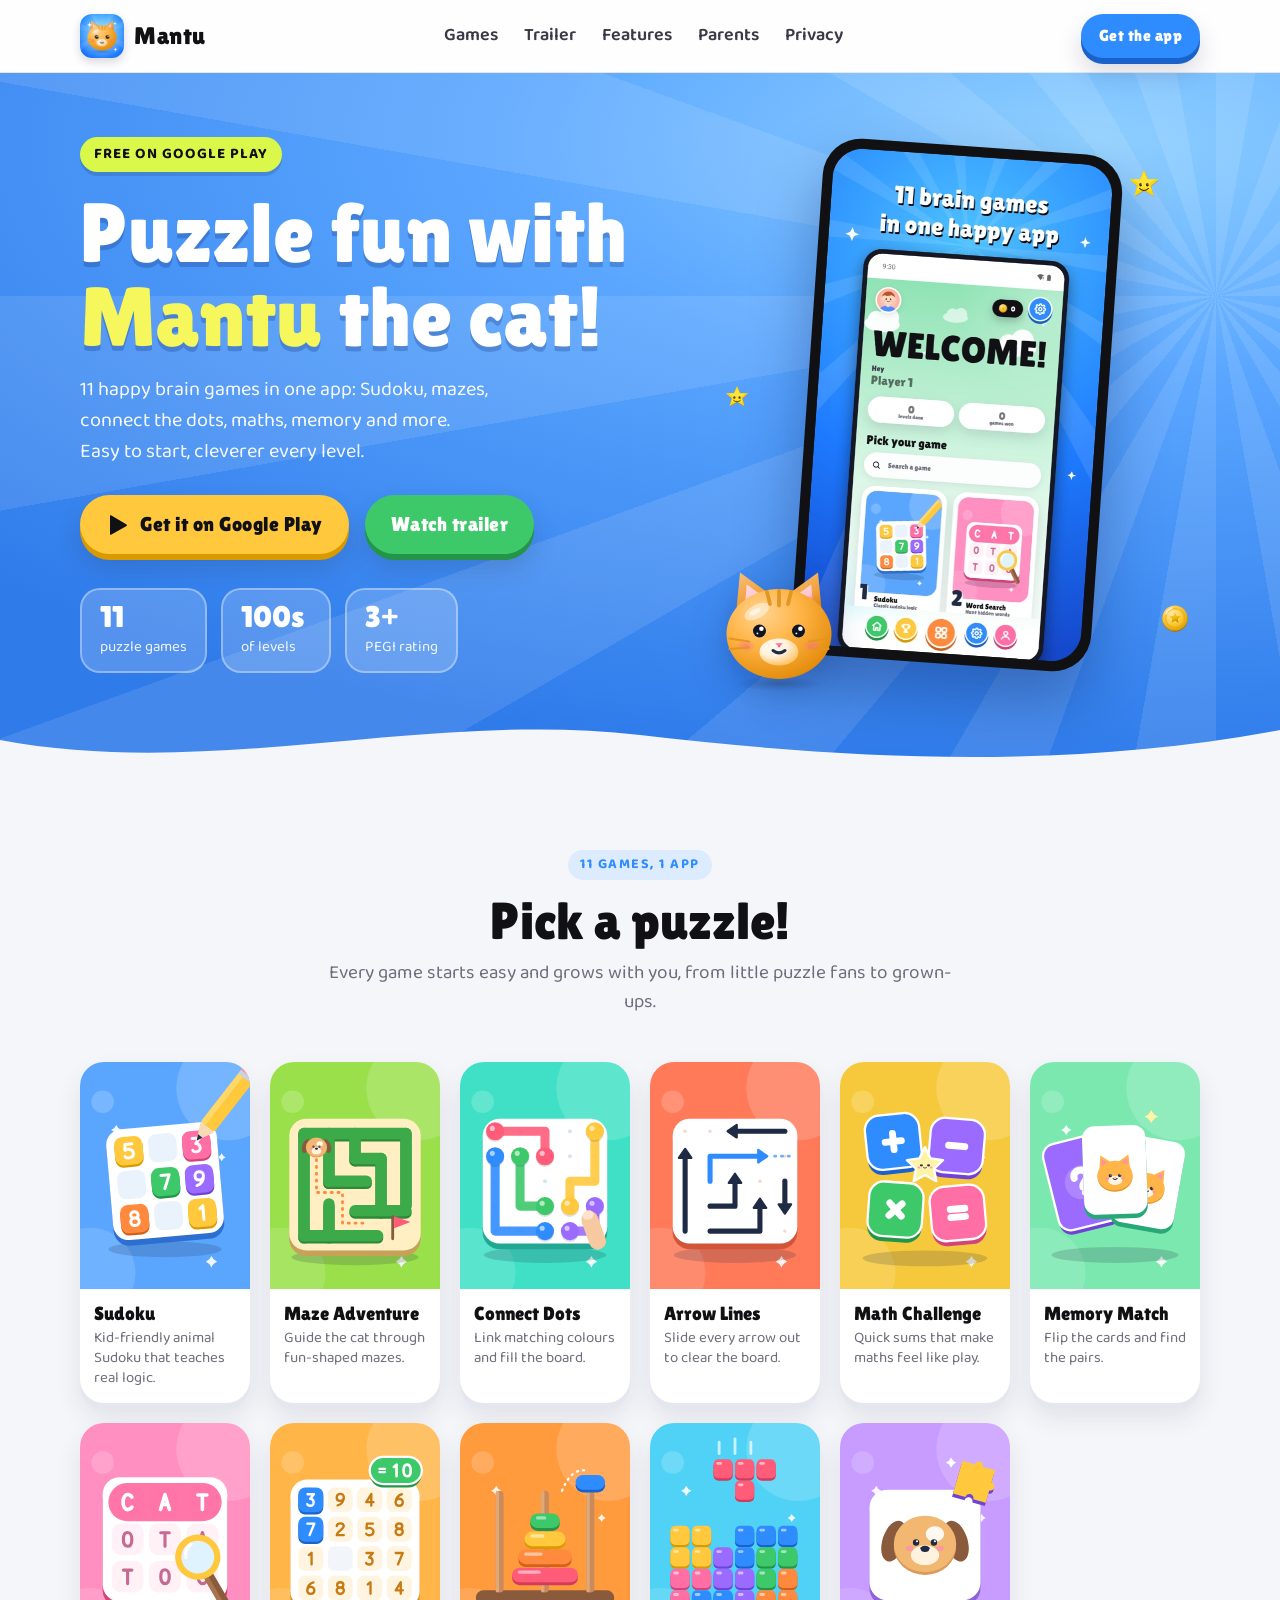
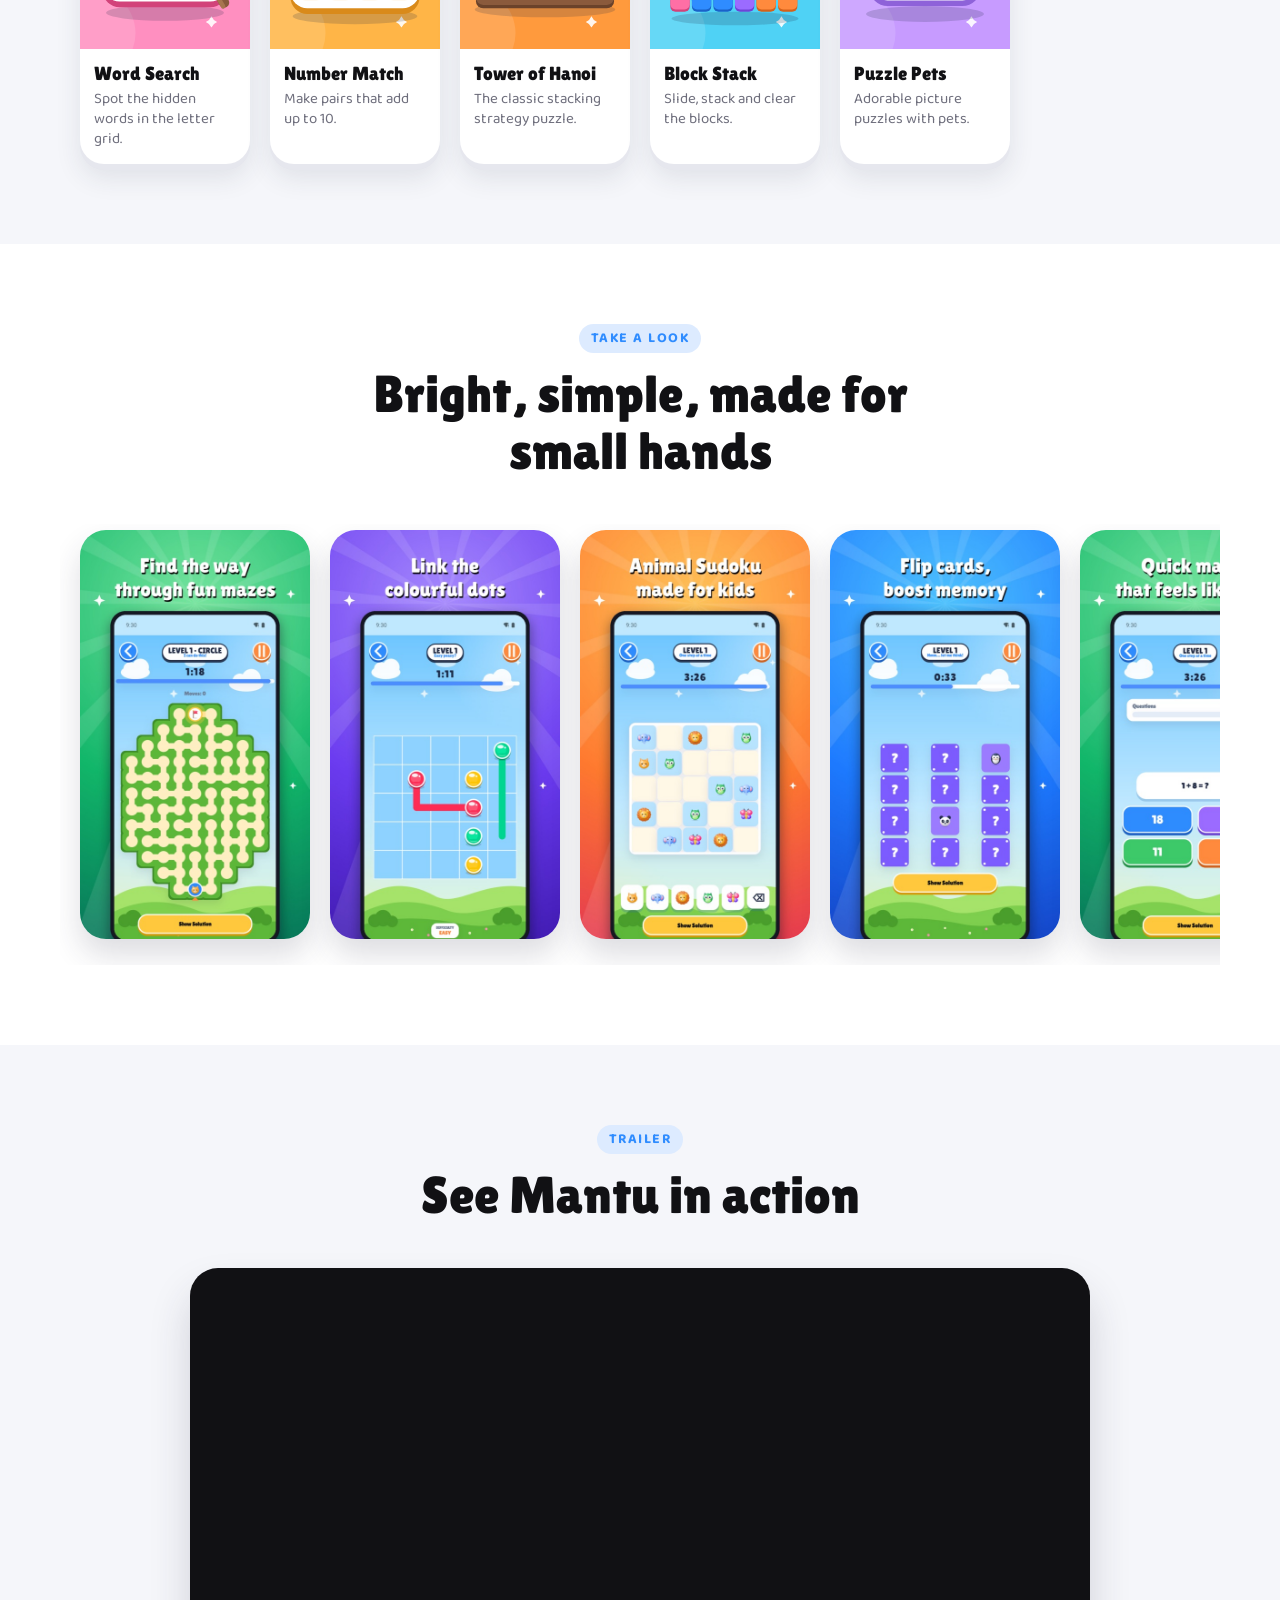
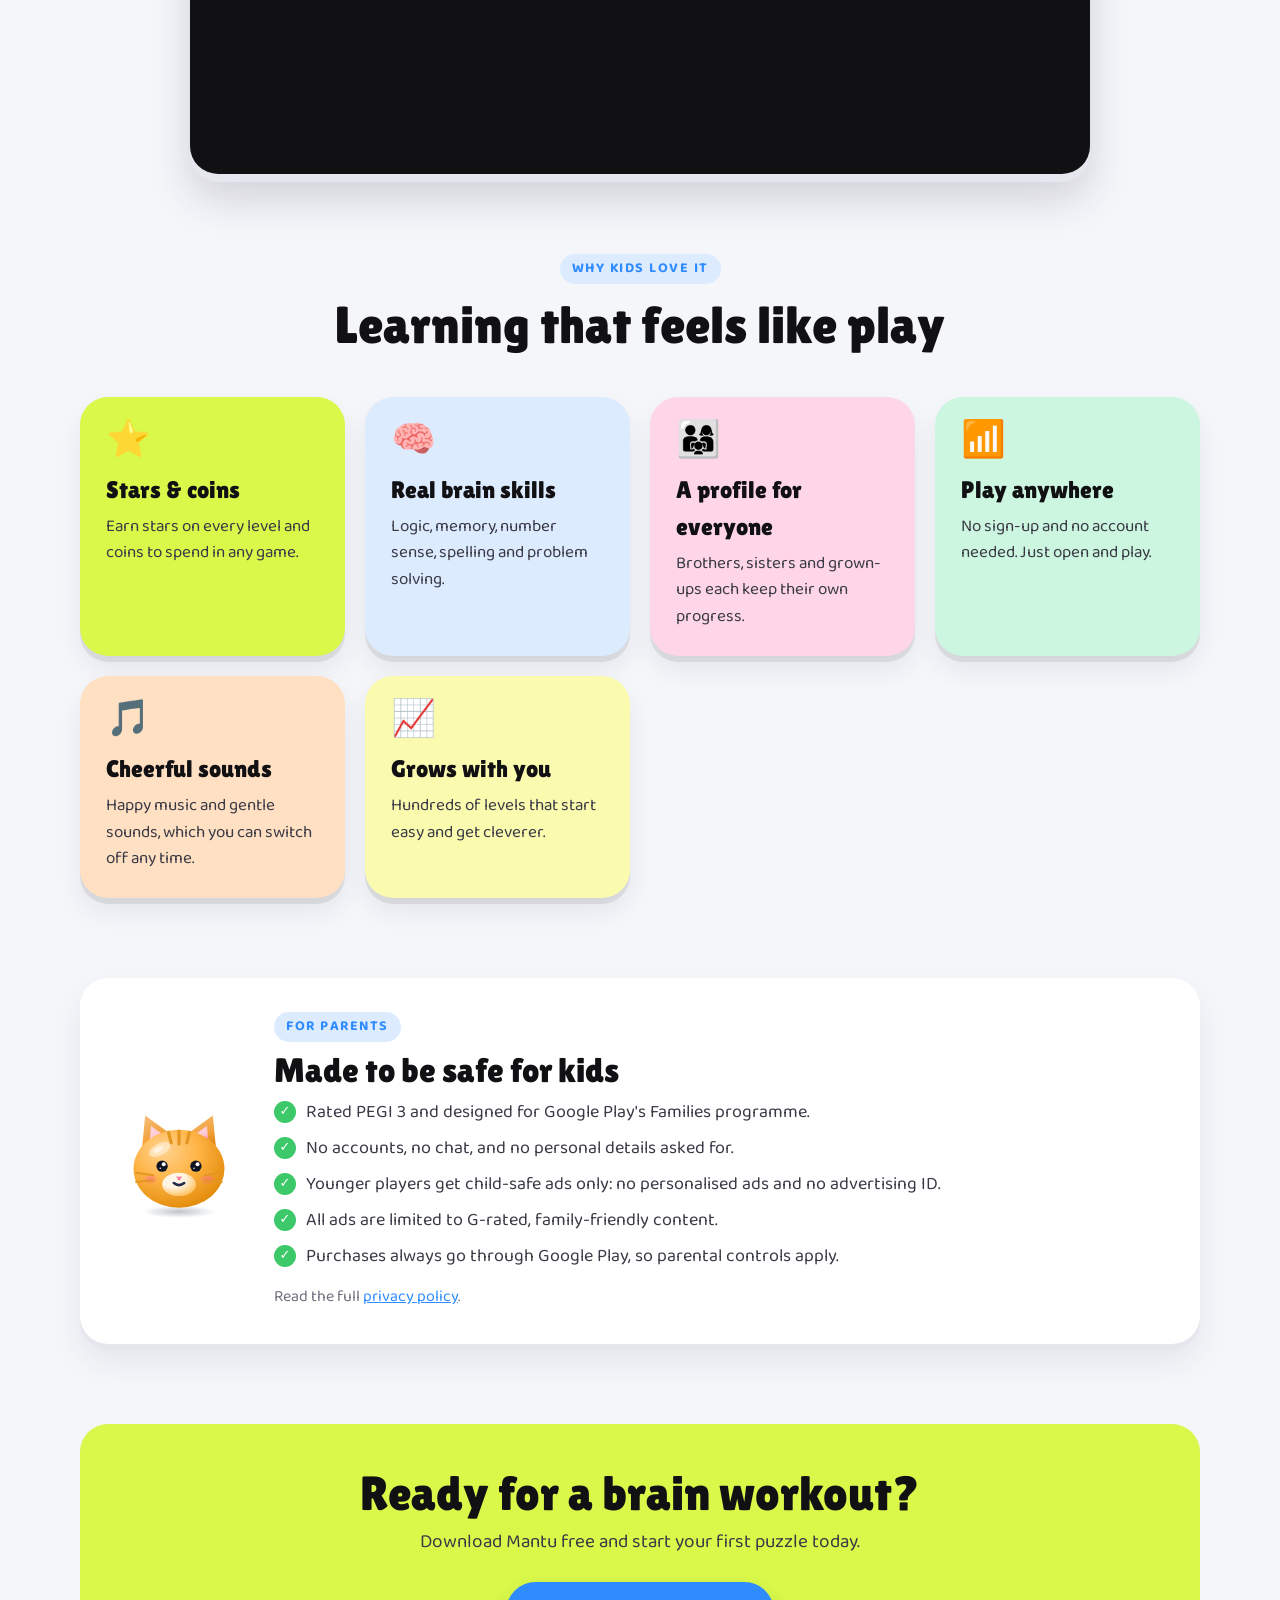
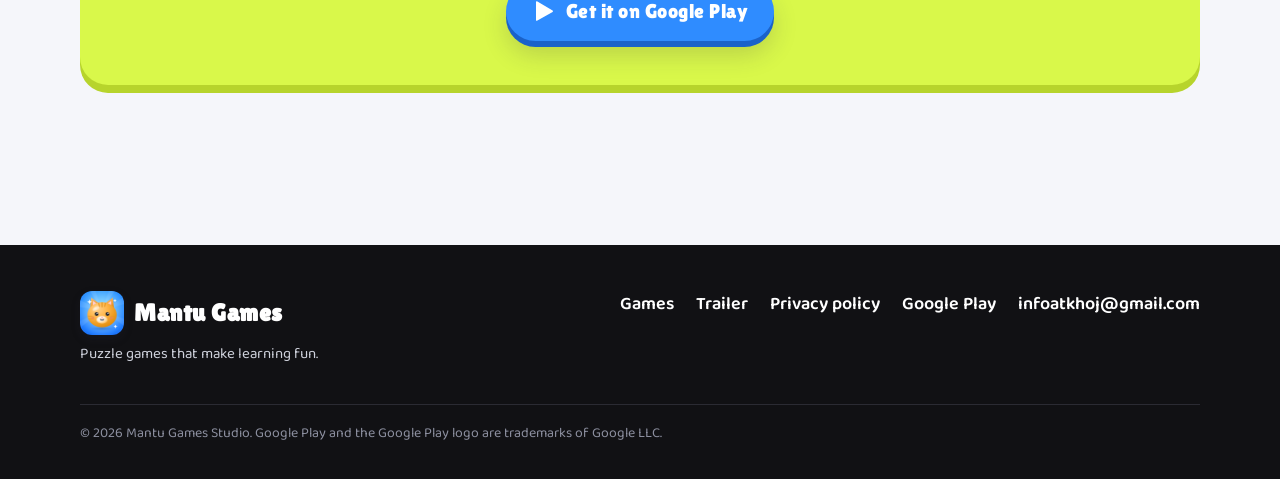
==== commit d73800b8: "Bust stylesheet cache and drop fixed image heights Co-Authored-By: Claude Opus 5.5 <noreply@anthropi" ====
--- a/index.html
+++ b/index.html
@@ -17,7 +17,7 @@
   <link rel="preconnect" href="https://fonts.googleapis.com" />
   <link rel="preconnect" href="https://fonts.gstatic.com" crossorigin />
   <link href="https://fonts.googleapis.com/css2?family=Baloo+2:wght@500;600;700;800&family=Lilita+One&display=swap" rel="stylesheet" />
-  <link rel="stylesheet" href="styles.css" />
+  <link rel="stylesheet" href="styles.css?v=3" />
   <script type="application/ld+json">
   {
     "@context": "https://schema.org",
@@ -68,7 +68,7 @@
           </div>
         </div>
         <div class="hero-art">
-          <div class="phone"><img src="assets/shots/01_dash.jpg" alt="Mantu home screen with all the puzzle games" width="506" height="900" /></div>
+          <div class="phone"><img src="assets/shots/01_dash.jpg" alt="Mantu home screen with all the puzzle games" /></div>
           <img class="hero-cat" src="assets/cat.svg" alt="" />
           <img class="sparkle s1" src="assets/star_kawaii_filled.svg" alt="" />
           <img class="sparkle s2" src="assets/star_kawaii_filled.svg" alt="" />
@@ -108,13 +108,13 @@
           <h2>Bright, simple, made for small hands</h2>
         </div>
         <div class="shots">
-          <img src="assets/shots/02_maze.jpg" alt="Maze Adventure" loading="lazy" width="506" height="900" />
-          <img src="assets/shots/03_dots.jpg" alt="Connect Dots" loading="lazy" width="506" height="900" />
-          <img src="assets/shots/04_sudoku.jpg" alt="Animal Sudoku" loading="lazy" width="506" height="900" />
-          <img src="assets/shots/05_memory.jpg" alt="Memory Match" loading="lazy" width="506" height="900" />
-          <img src="assets/shots/06_math.jpg" alt="Math Challenge" loading="lazy" width="506" height="900" />
-          <img src="assets/shots/07_word.jpg" alt="Word Search" loading="lazy" width="506" height="900" />
-          <img src="assets/shots/08_arrow.jpg" alt="Arrow Lines" loading="lazy" width="506" height="900" />
+          <img src="assets/shots/02_maze.jpg" alt="Maze Adventure" loading="lazy" />
+          <img src="assets/shots/03_dots.jpg" alt="Connect Dots" loading="lazy" />
+          <img src="assets/shots/04_sudoku.jpg" alt="Animal Sudoku" loading="lazy" />
+          <img src="assets/shots/05_memory.jpg" alt="Memory Match" loading="lazy" />
+          <img src="assets/shots/06_math.jpg" alt="Math Challenge" loading="lazy" />
+          <img src="assets/shots/07_word.jpg" alt="Word Search" loading="lazy" />
+          <img src="assets/shots/08_arrow.jpg" alt="Arrow Lines" loading="lazy" />
         </div>
       </div>
     </section>
--- a/styles.css
+++ b/styles.css
@@ -35,7 +35,7 @@
   background: var(--paper-soft);
   overflow-x: hidden;
 }
-img { display: block; max-width: 100%; }
+img { display: block; max-width: 100%; height: auto; }
 a { color: inherit; }
 
 .wrap { max-width: 1160px; margin: 0 auto; padding: 0 20px; }
